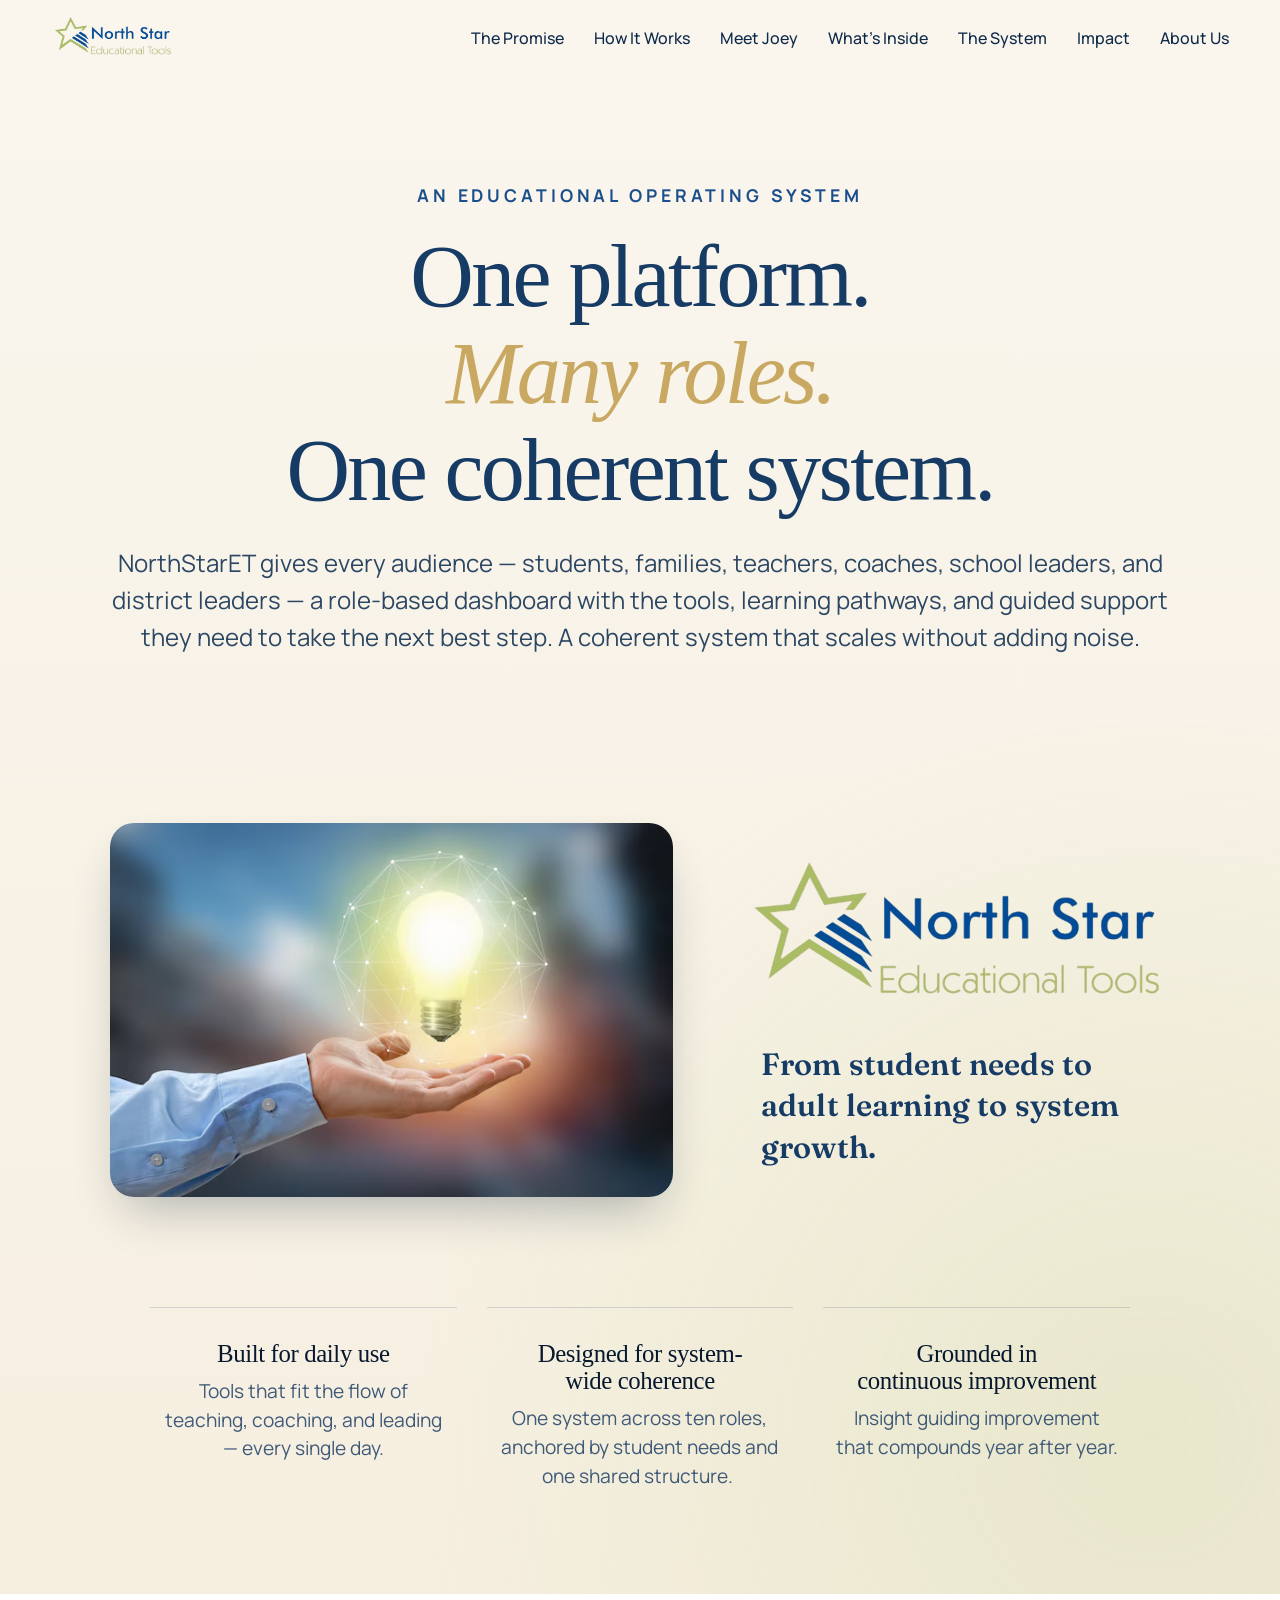
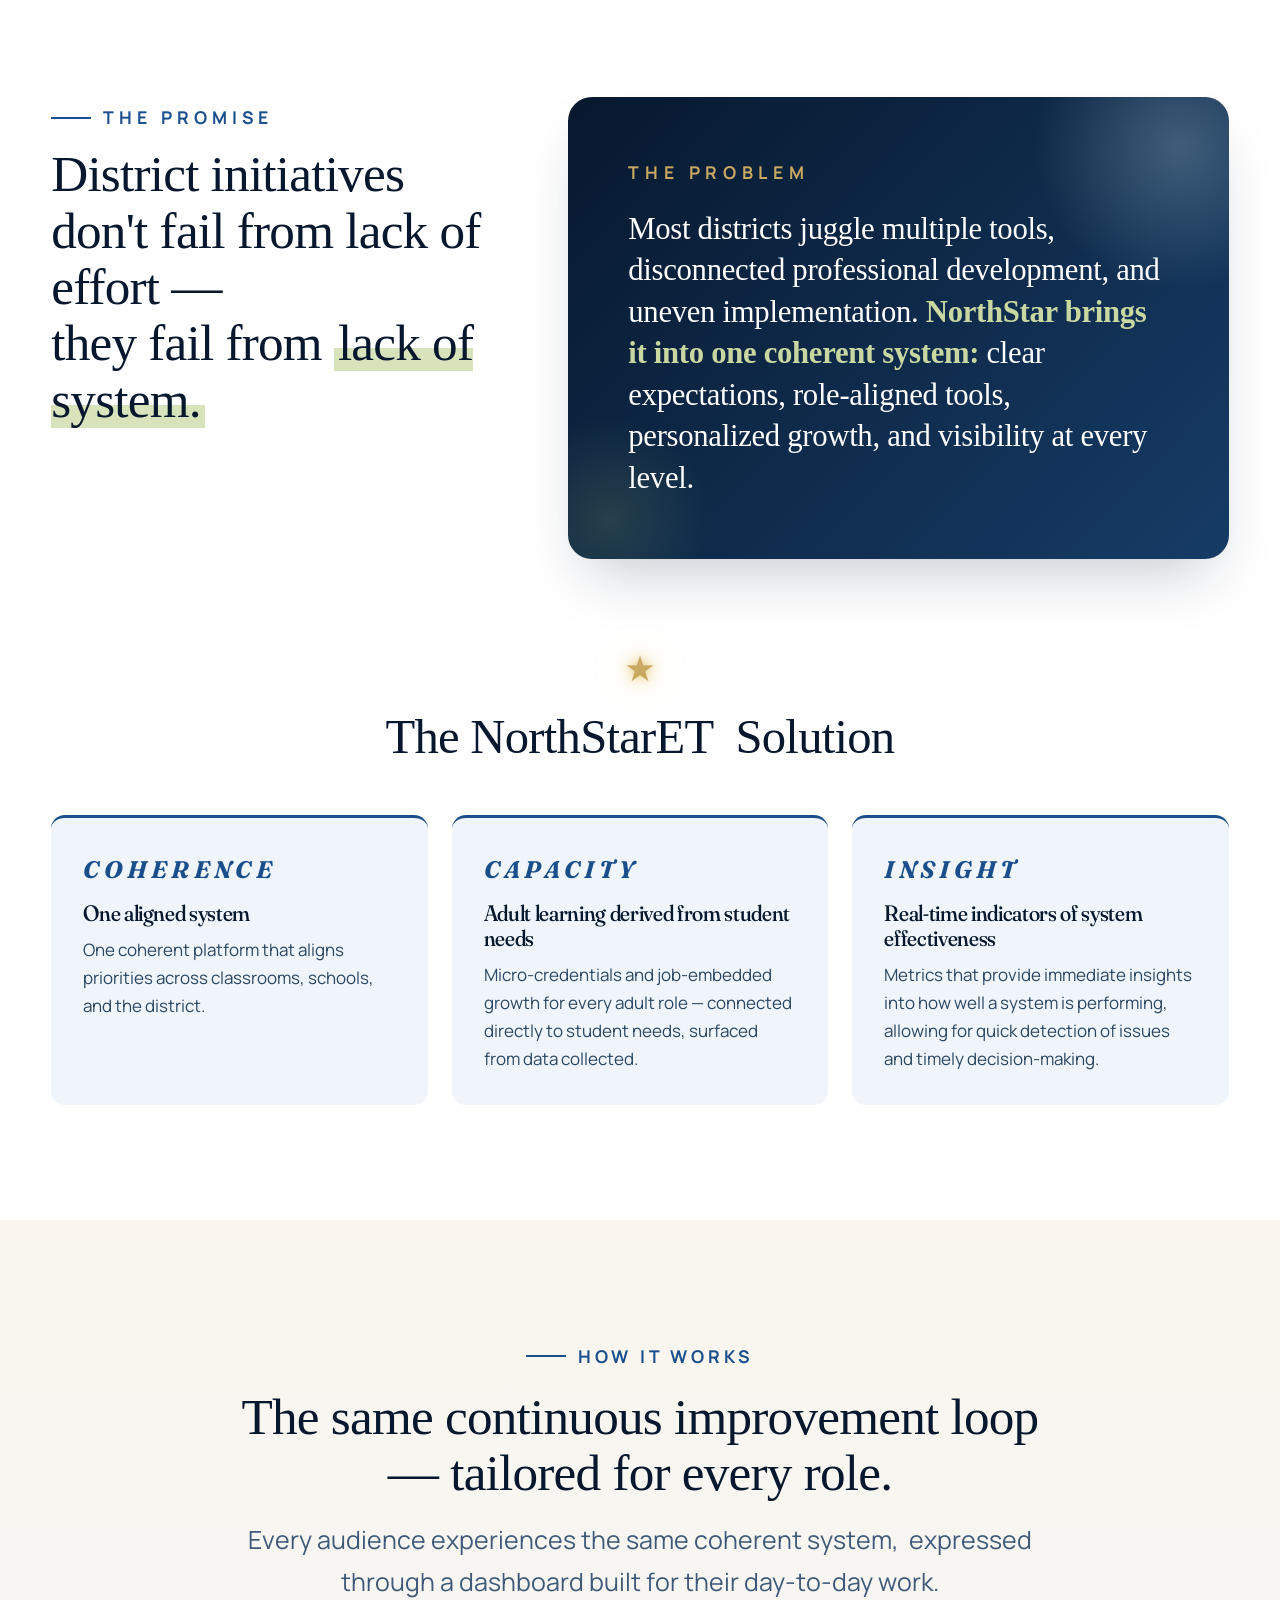
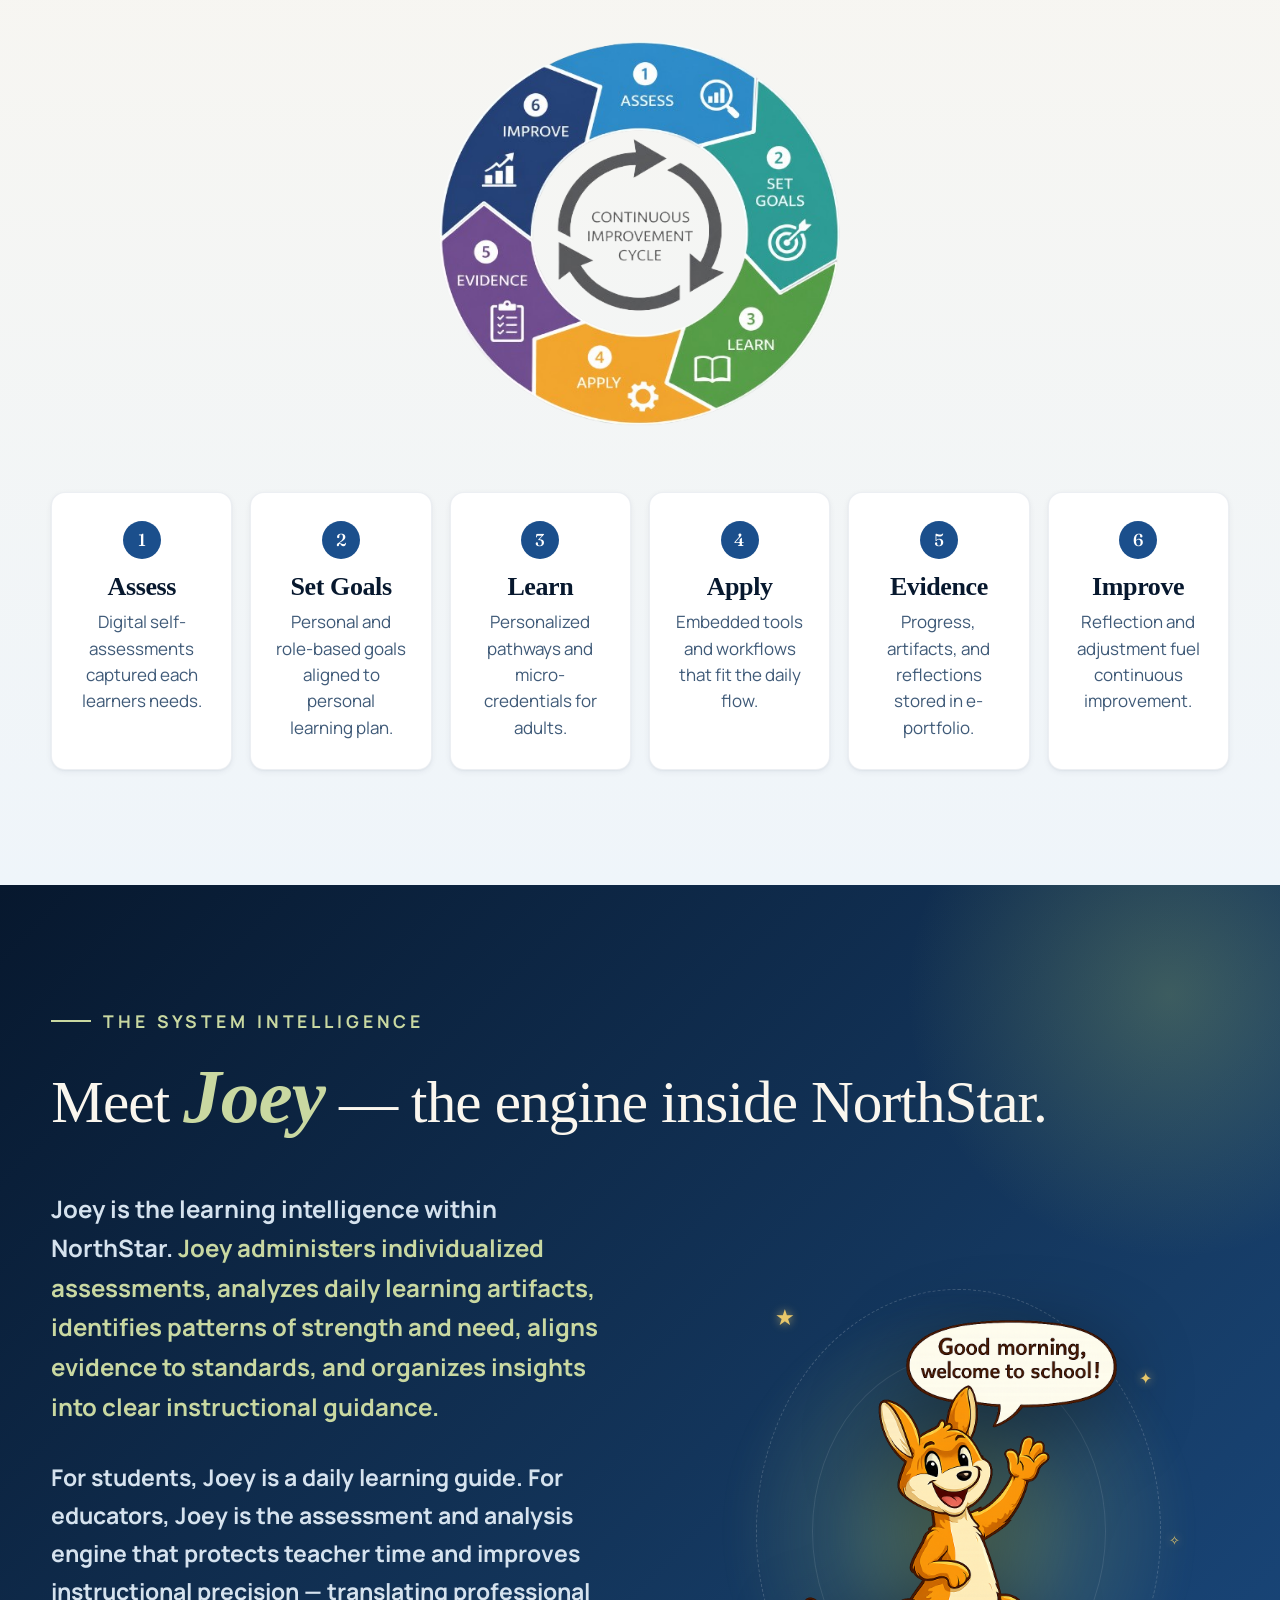
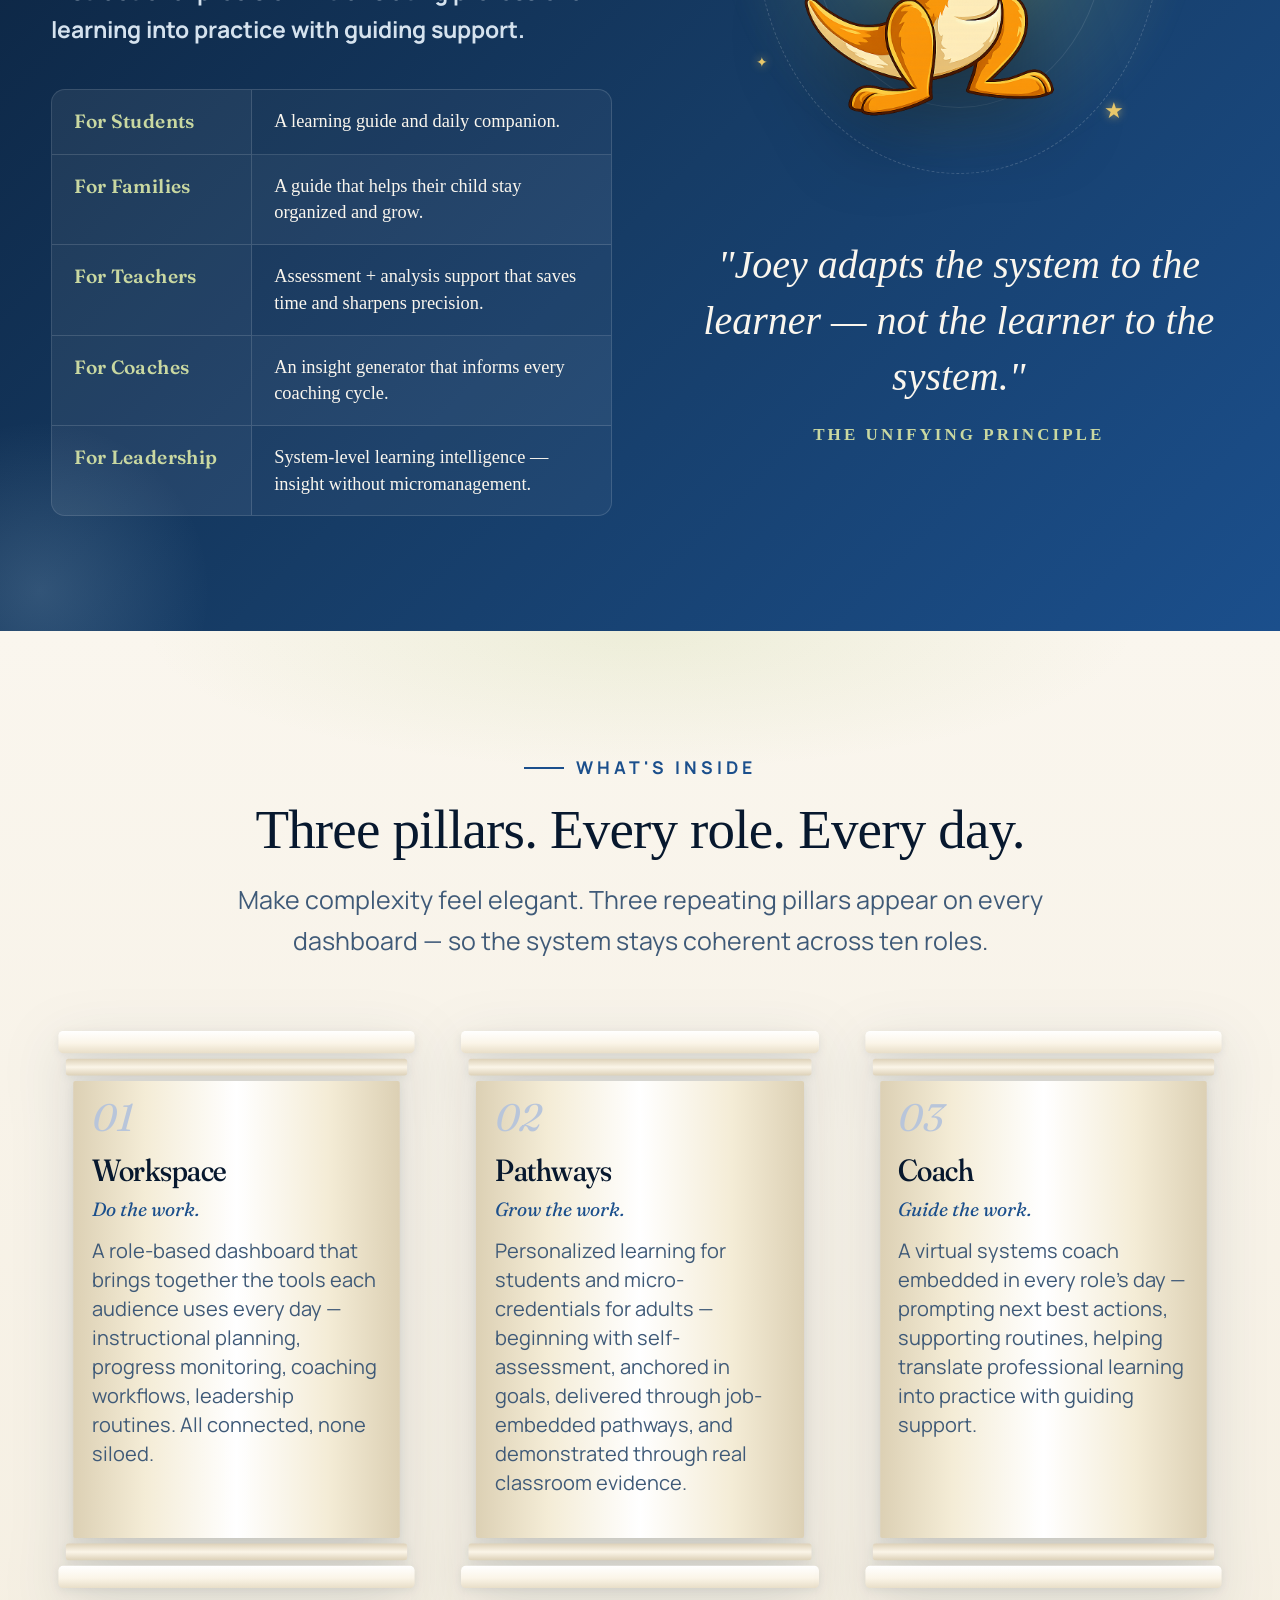
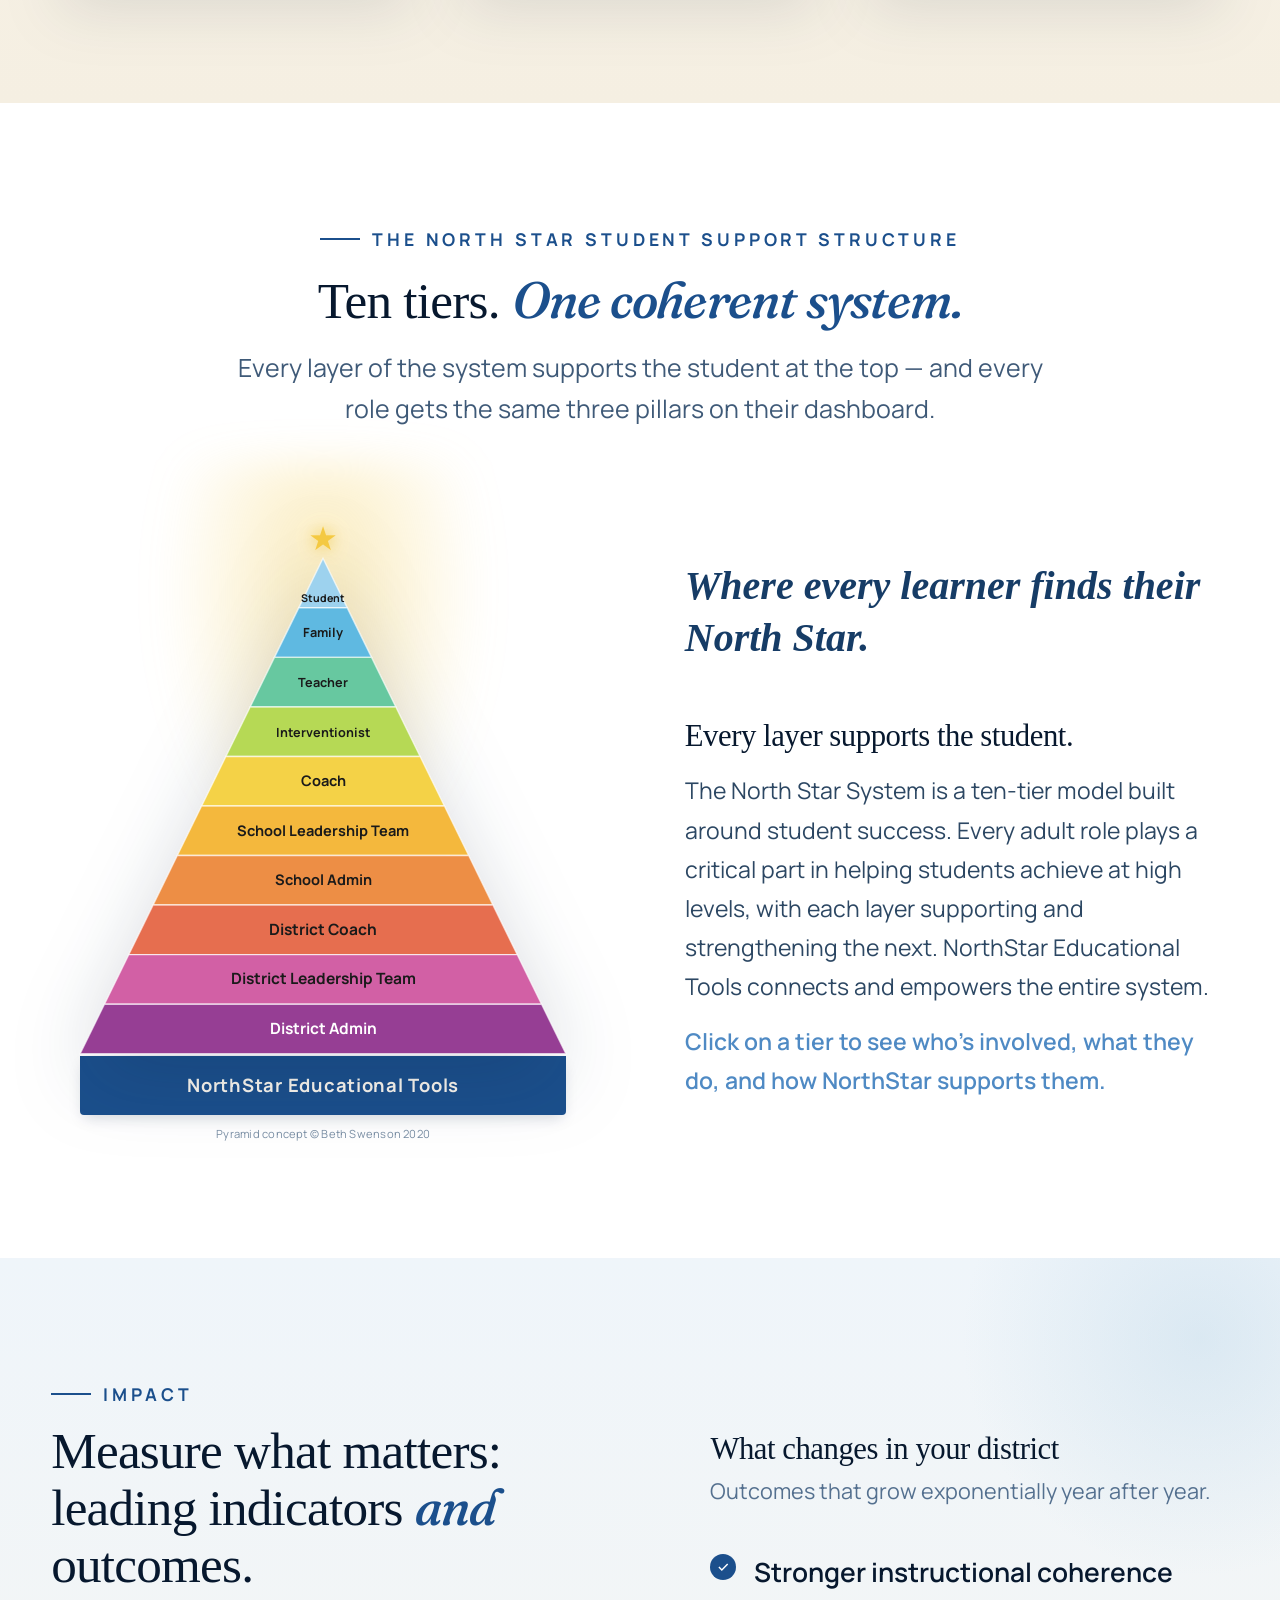
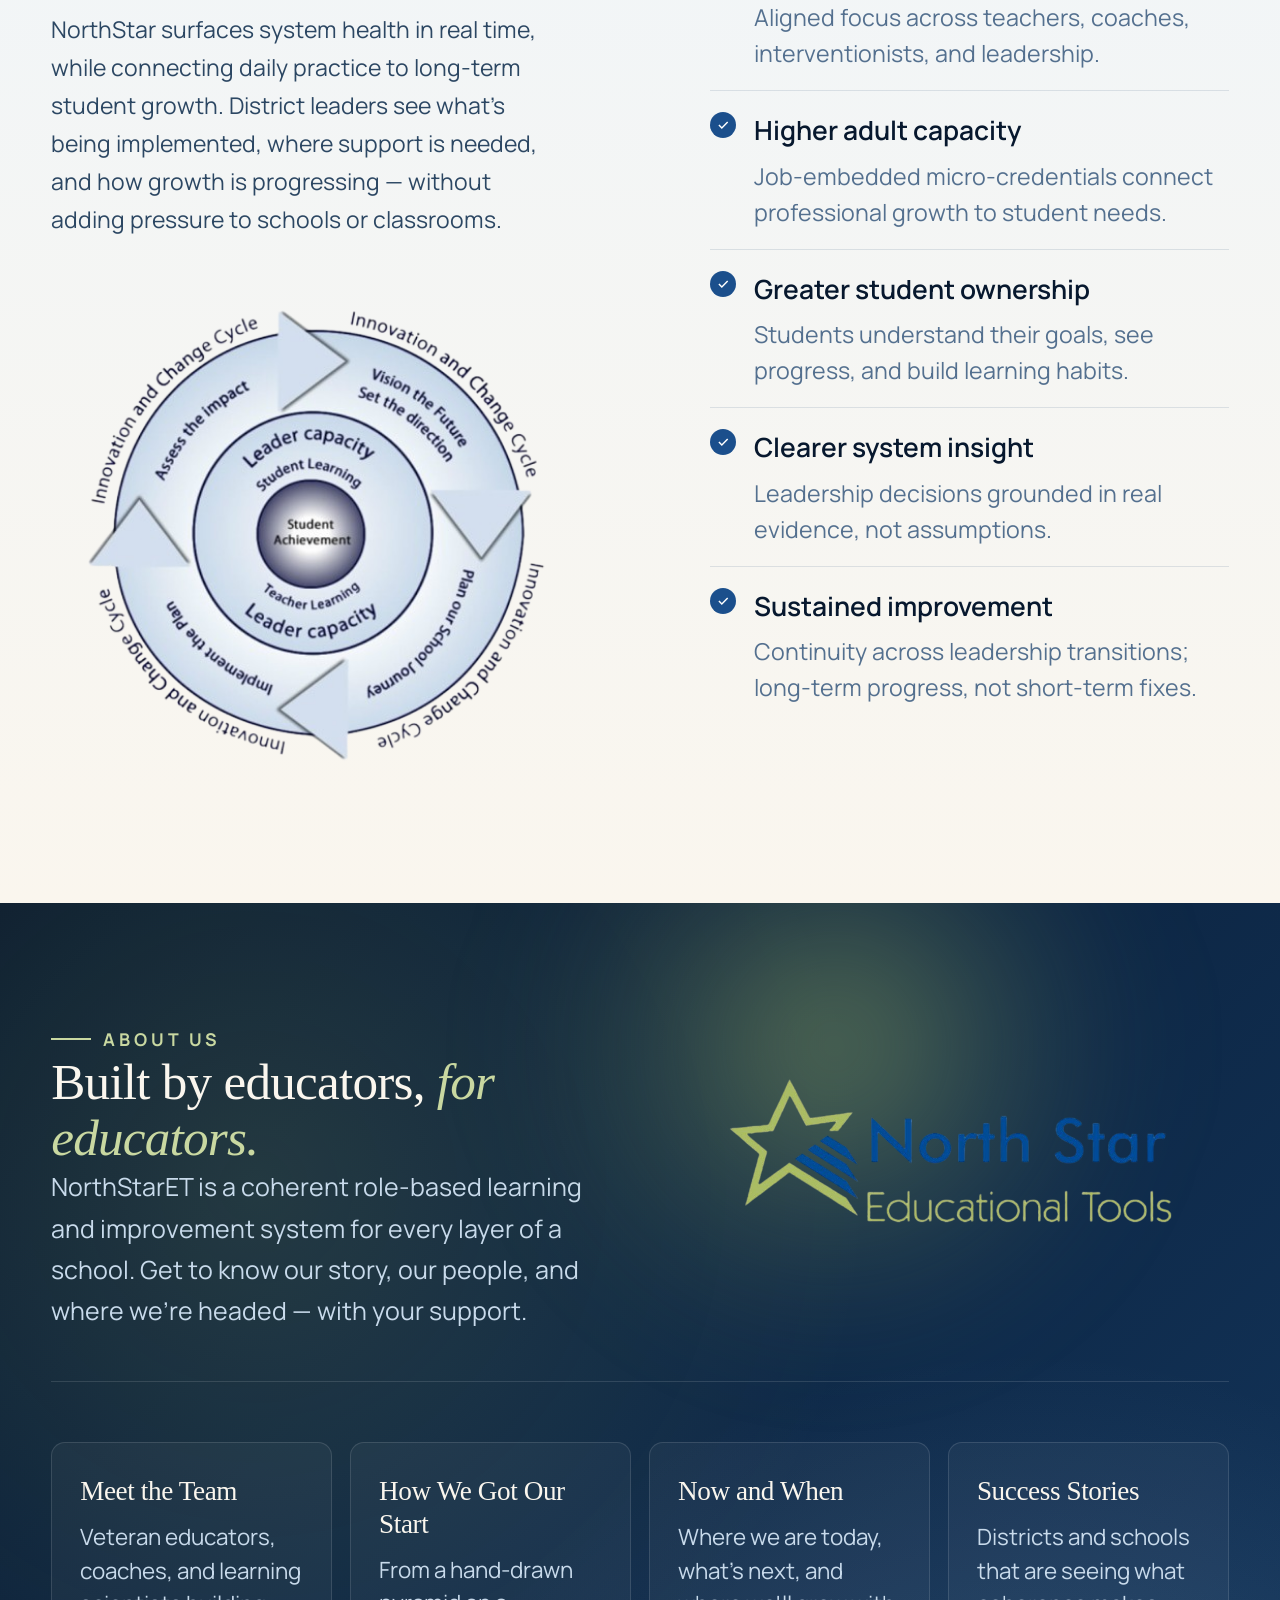
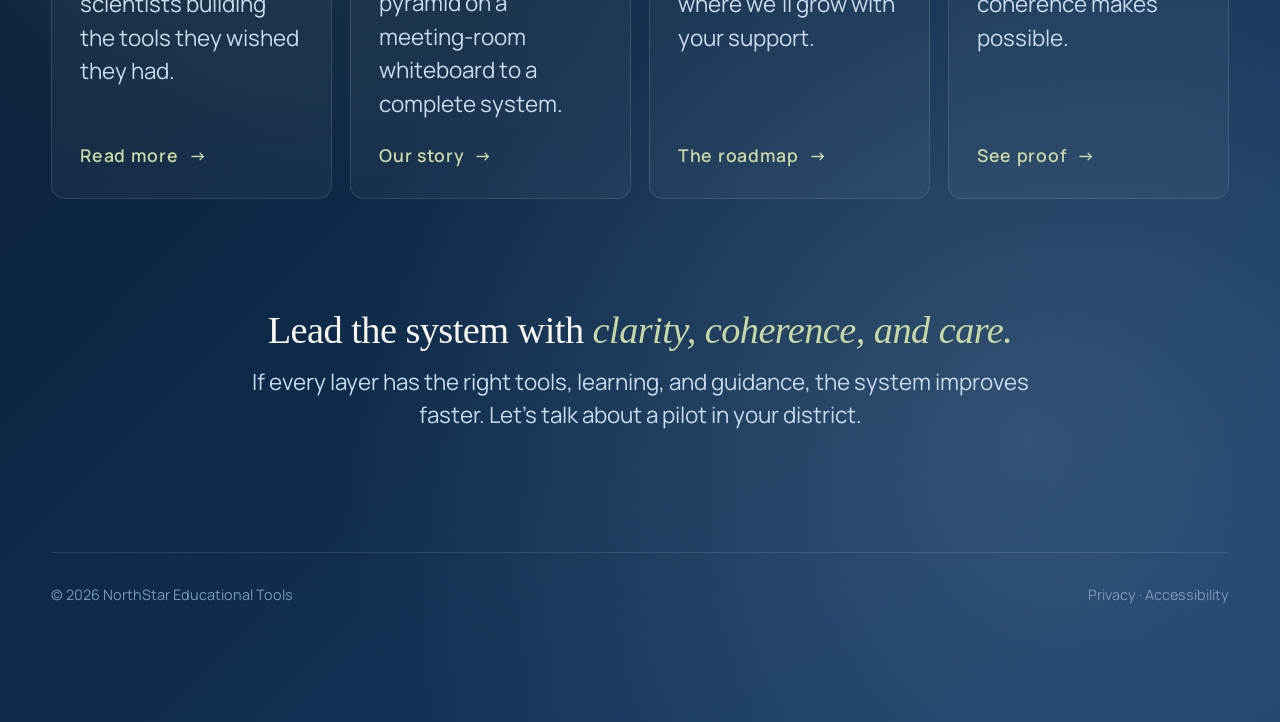
==== design-mockup/index.html @ ce96efb8 "Refactor code structure for improved readability and maintainability" ====
<!DOCTYPE html>
<html lang="en">
<head>
<meta charset="UTF-8" />
<meta name="viewport" content="width=device-width, initial-scale=1.0" />
<title>NorthStarET — One platform for every layer of learning</title>
<meta name="description" content="A role-based educational system that builds capacity, coherence, and continuous improvement — students to leadership." />
<link rel="preconnect" href="https://fonts.googleapis.com">
<link rel="preconnect" href="https://fonts.gstatic.com" crossorigin>
<link href="https://fonts.googleapis.com/css2?family=Fraunces:opsz,wght,SOFT@9..144,300..900,0..100&family=Manrope:wght@300;400;500;600;700&display=swap" rel="stylesheet">
<link rel="stylesheet" href="styles.css" />
</head>
<body>

<!-- ============== NAV ============== -->
<nav class="top" id="nav">
  <div class="container">
    <a href="#hero" class="brand">
      <img src="assets/northstar-logo.png" alt="NorthStar Educational Tools" />
    </a>
    <div class="nav-links">
      <a href="#promise">The Promise</a>
      <a href="#how-it-works">How It Works</a>
      <a href="#joey">Meet Joey</a>
      <a href="#pillars">What's Inside</a>
      <a href="#pyramid">The System</a>
      <a href="#impact">Impact</a>
      <a href="#contact">About Us</a>
    </div>
    <button class="nav-toggle" aria-label="Open menu">≡</button>
  </div>
</nav>

<div class="mobile-menu" aria-hidden="true">
  <button class="close-x" aria-label="Close menu">×</button>
  <a href="#promise">The Promise</a>
  <a href="#how-it-works">How It Works</a>
  <a href="#joey">Meet Joey</a>
  <a href="#pillars">What's Inside</a>
  <a href="#pyramid">The System</a>
  <a href="#impact">Impact</a>
  <a href="#contact">About Us</a>
</div>

<!-- ============== HERO / PAGE 2 ============== -->
<header class="hero" id="hero" data-screen-label="02 Landing">
  <div class="hero-banner reveal">
    <span class="eyebrow">An Educational Operating System</span>
    <h1 style="font-family: Georgia; font-size: 88px; color: var(--navy)">One platform.<br/><em style="color: var(--gold)">Many roles.</em><br/>One coherent system.</h1>
    <p class="lede">NorthStarET gives every audience — students, families, teachers, coaches, school leaders, and district leaders — a role-based dashboard with the tools, learning pathways, and guided support they need to take the next best step. A coherent system that scales without adding noise.</p>
    <div class="hero-ctas">

    </div>
  </div>

  <div class="container">
    <div class="beacon reveal reveal-delay-1">
      <div class="beacon-card">
        <div class="beacon-visual">
          <img class="beacon-visual-img" src="assets/hand-bulb.png" alt="A hand holding a glowing lightbulb surrounded by a network of light"/>
        </div>
        <div class="beacon-side">
          <img class="beacon-side-logo" src="assets/northstar-logo.png" alt="NorthStar Educational Tools"/>
          <p class="beacon-tagline-text">From student needs to adult learning to system growth.</p>
        </div>
      </div>

      <div class="beacon-pillars">
        <div class="bp">
          <div class="bp-num">
</div>
          <h4 style="font-family: Georgia">Built for daily use</h4>
          <p>Tools that fit the flow of teaching, coaching, and leading — every single day.</p>
        </div>
        <div class="bp">
          <div class="bp-num">
</div>
          <h4 style="font-family: Georgia">Designed for system-wide coherence</h4>
          <p>One system across ten roles, anchored by student needs and one shared structure. </p>
        </div>
        <div class="bp">
          <div class="bp-num">
</div>
          <h4 style="font-family: Georgia">Grounded in continuous improvement</h4>
          <p>Insight guiding improvement that compounds year after year.</p>
        </div>
      </div>
    </div>
  </div>
  <div class="hero-spacer"></div>
</header>

<!-- ============== PROMISE / PAGE 3 ============== -->
<section class="promise" id="promise" data-screen-label="03 The Promise">
  <div class="container">
    <div class="promise-head">
      <div class="reveal">
        <span class="eyebrow">The Promise</span>
        <h2 style="font-family: Georgia; font-weight: 500">District initiatives don't fail from lack of effort —<br/>they fail from <mark>lack of system.</mark></h2>
      </div>
      <div class="problem-card reveal reveal-delay-1">
        <span class="label">The Problem</span>
        <p class="lead" style="font-family: Georgia">Most districts juggle multiple tools, disconnected professional development, and uneven implementation. <strong>NorthStar brings it into one coherent system:</strong> clear expectations, role-aligned tools, personalized growth, and visibility at every level.</p>
      </div>
    </div>

    <div class="solution-divider reveal">
      <div class="star">★</div>
      <h3 style="font-family: Georgia">The NorthStarET  Solution</h3>
    </div>

    <div class="solution-points">
      <div class="point reveal">
        <div class="pn">COHERENCE</div>
        <h4>One aligned system</h4>
        <p style="font-weight: 400; font-size: 17px">One coherent platform that aligns priorities across classrooms, schools, and the district.</p>
      </div>
      <div class="point reveal reveal-delay-1">
        <div class="pn">CAPACITY</div>
        <h4>Adult learning derived from student needs</h4>
        <p style="font-size: 17px">Micro-credentials and job-embedded growth for every adult role — connected directly to student needs, surfaced from data collected.</p>
      </div>
      <div class="point reveal reveal-delay-2">
        <div class="pn">INSIGHT</div>
        <h4>Real-time indicators of system effectiveness</h4>
        <p style="font-size: 17px">Metrics that provide immediate insights into how well a system is performing, allowing for quick detection of issues and timely decision-making.</p>
      </div>
    </div>
  </div>
</section>

<!-- ============== HOW IT WORKS / PAGE 4 ============== -->
<section class="how-it-works" id="how-it-works" data-screen-label="04 How It Works">
  <div class="container">
    <div class="how-top reveal">
      <div class="section-head how-head">
        <span class="eyebrow">How It Works</span>
        <h2 style="font-family: Georgia">The same continuous improvement loop — tailored for every role.</h2>
        <p style="font-size: 25px">Every audience experiences the same coherent system, 
expressed through a dashboard built for their day-to-day work.</p>
      </div>
      <div class="cycle-wheel how-cycle" aria-hidden="true" style="width: 420px; height: 420px">
        <img src="assets/cycle.png" alt="Continuous Improvement Cycle" style="width: 420px; height: 420px; padding: 20px 0px 0px; margin: 22px 0px 0px" />
      </div>
    </div>

    <div class="loop-cards reveal">
      <div class="loop-step">
        <div class="loop-num">1</div>
        <h4 style="font-size: 26px; font-family: Georgia">Assess</h4>
        <p style="font-size: 17px">Digital self-assessments captured each learners needs.</p>
      </div>
      <div class="loop-step">
        <div class="loop-num">2</div>
        <h4 style="font-size: 26px; font-family: Georgia">Set Goals</h4>
        <p style="font-size: 17px">Personal and role-based goals aligned to personal learning plan.</p>
      </div>
      <div class="loop-step">
        <div class="loop-num">3</div>
        <h4 style="font-size: 26px; font-family: Georgia">Learn</h4>
        <p style="font-size: 17px">Personalized pathways and micro-credentials for adults.</p>
      </div>
      <div class="loop-step">
        <div class="loop-num">4</div>
        <h4 style="font-size: 26px; font-family: Georgia">Apply</h4>
        <p style="font-size: 17px">Embedded tools and workflows that fit the daily flow.</p>
      </div>
      <div class="loop-step">
        <div class="loop-num">5</div>
        <h4 style="font-size: 26px; font-family: Georgia">Evidence</h4>
        <p style="font-size: 17px">Progress, artifacts, and reflections stored in e-portfolio.</p>
      </div>
      <div class="loop-step">
        <div class="loop-num">6</div>
        <h4 style="font-size: 26px; font-family: Georgia">Improve</h4>
        <p style="font-size: 17px">Reflection and adjustment fuel continuous improvement.</p>
      </div>
    </div>
  </div>
</section>

<!-- ============== JOEY / PAGE 5 ============== -->
<section class="joey" id="joey" data-screen-label="05 Meet Joey" style="font-family: Georgia">
  <div class="container">
    <div class="section-head reveal" style="text-align:left; margin-bottom:0; max-width:none">
      <span class="eyebrow">The System Intelligence</span>
      <h2 style="font-size: 59.2px; font-family: Georgia">Meet <em style="font-family: Garamond; font-size: 77px; font-weight: 700">Joey</em> — the engine inside NorthStar.</h2>
    </div>
    <div class="joey-grid">
      <div class="joey-text reveal">
        <p style="font-family: Manrope; font-size: 24px; color: rgb(213, 226, 238); font-weight: 700; margin: 0px 0px 33px">Joey is the learning intelligence within NorthStar. <span style="color: var(--olive-soft)">Joey administers individualized assessments, analyzes daily learning artifacts, identifies patterns of strength and need, aligns evidence to standards, and organizes insights into clear instructional guidance.</span></p>
        <p style="font-size: 23px; font-family: Manrope; font-weight: 700; margin: 0px 0px 17px; padding: 0px 0px 10px">For students, Joey is a daily learning guide. For educators, Joey is the assessment and analysis engine that protects teacher time and improves instructional precision — translating professional learning into practice with guiding support.</p>

        <table class="joey-roles-table">
          <tbody>
            <tr><th scope="row">For Students</th><td>A learning guide and daily companion.</td></tr>
            <tr><th scope="row">For Families</th><td>A guide that helps their child stay organized and grow.</td></tr>
            <tr><th scope="row">For Teachers</th><td>Assessment + analysis support that saves time and sharpens precision.</td></tr>
            <tr><th scope="row">For Coaches</th><td>An insight generator that informs every coaching cycle.</td></tr>
            <tr><th scope="row">For Leadership</th><td>System-level learning intelligence — insight without micromanagement.</td></tr>
          </tbody>
        </table>
      </div>

      <div class="joey-character reveal reveal-delay-1">
        <div class="joey-aura">
          <div class="ring r1"></div>
          <div class="ring r2"></div>
          <div class="joey-stars">
            <span>★</span><span>✦</span><span>★</span><span>✦</span><span>✧</span>
          </div>
          <!-- Joey: friendly kangaroo character -->
          <img class="joey-img" src="assets/joey.png" alt="Joey the kangaroo" />
        </div>
        <p class="joey-quote" style="font-family: Georgia, serif; font-style: italic; font-size: 40px; width: 540px">"Joey adapts the system to the learner — not the learner to the system."</p>
        <p class="joey-quote-attr" style="font-size: 17px">The Unifying Principle</p>
      </div>
    </div>
  </div>
</section>

<!-- ============== PILLARS / PAGE 6 ============== -->
<section class="pillars" id="pillars" data-screen-label="06 Three Pillars">
  <div class="container">
    <div class="section-head reveal">
      <span class="eyebrow">What's Inside</span>
      <h2 style="font-family: Georgia; font-size: 55px">Three pillars. Every role. Every day.</h2>
      <p style="font-size: 25px">Make complexity feel elegant. Three repeating pillars appear on every dashboard — so the system stays coherent across ten roles.</p>
    </div>
    <div class="pillars-grid">
      <article class="pillar reveal">
        <div class="pillar-body">
          <div class="pillar-num">01</div>
          <h3>Workspace</h3>
          <p class="pillar-sub">Do the work.</p>
          <p>A role-based dashboard that brings together the tools each audience uses every day — instructional planning, progress monitoring, coaching workflows, leadership routines. All connected, none siloed.</p>
        </div>
      </article>
      <article class="pillar reveal reveal-delay-1">
        <div class="pillar-body">
          <div class="pillar-num">02</div>
          <h3>Pathways</h3>
          <p class="pillar-sub">Grow the work.</p>
          <p>Personalized learning for students and micro-credentials for adults — beginning with self-assessment, anchored in goals, delivered through job-embedded pathways, and demonstrated through real classroom evidence.</p>
        </div>
      </article>
      <article class="pillar reveal reveal-delay-2">
        <div class="pillar-body">
          <div class="pillar-num">03</div>
          <h3>Coach</h3>
          <p class="pillar-sub">Guide the work.</p>
          <p>A virtual systems coach embedded in every role's day — prompting next best actions, supporting routines, helping translate professional learning into practice with guiding support.</p>
        </div>
      </article>
    </div>
  </div>
</section>

<!-- ============== PYRAMID / PAGES 7-8 ============== -->
<section class="pyramid-section" id="pyramid" data-screen-label="07 Support Pyramid">
  <div class="container">
    <div class="section-head reveal">
      <span class="eyebrow">The North Star Student Support Structure</span>
      <h2 style="font-family: Georgia">Ten tiers. <em class="serif" style="font-style:italic; color:var(--royal)">One coherent system.</em></h2>
      <p style="font-size: 25px">Every layer of the system supports the student at the top — and every role gets the same three pillars on their dashboard.</p>
    </div>

    <div class="pyramid-layout">
      <div class="pyramid-stage reveal">
        <svg id="pyramidSvg" class="pyramid-svg" viewBox="0 0 560 575" xmlns="http://www.w3.org/2000/svg" role="img" aria-label="Ten-tier support pyramid">
          <g id="layers"></g>
        </svg>
        <div class="pyramid-foundation">NorthStar Educational Tools</div>
        <p class="pyramid-credit">Pyramid concept © Beth Swenson 2020</p>
      </div>

      <div class="pyramid-overview reveal reveal-delay-1" style="padding-top:60px">
        <p class="serif" style="font-style: italic; font-size: 40px; color: var(--navy); margin: 0 0 56px; line-height: 1.3; font-family: Georgia; font-weight: 800">Where every learner finds their North Star.</p>
        <h3 style="font-family: Georgia">Every layer supports the student.</h3>
        <p style="font-size: 23px">The North Star System is a ten-tier model built around student success. Every adult role plays a critical part in helping students achieve at high levels, with each layer supporting and strengthening the next. NorthStar Educational Tools connects and empowers the entire system.</p>
        <p style="font-size: 23px; color: var(--steel); font-weight: 600">Click on a tier to see who's involved, what they do, and how NorthStar supports them.</p>
      </div>
    </div>
  </div>
</section>

<!-- ============== IMPACT / PAGE 9 ============== -->
<section class="impact" id="impact" data-screen-label="09 Impact">
  <div class="container">
    <div class="impact-grid">
      <div class="reveal impact-left">
        <span class="eyebrow">Impact</span>
        <h2 style="font-family: Georgia; margin-top:14px;">Measure what matters: leading indicators <em class="serif" style="font-style:italic; color:var(--royal)">and</em> outcomes.</h2>
        <p style="font-size:23px; margin-top:18px;">NorthStar surfaces system health in real time, while connecting daily practice to long-term student growth. District leaders see what's being implemented, where support is needed, and how growth is progressing — without adding pressure to schools or classrooms.</p>

        <div class="impact-cycle" aria-label="Innovation and Change Cycle">
          <img class="cycle-bg" src="assets/cycle-wheel.png" alt="Innovation and Change Cycle"/>
        </div>
      </div>

      <div class="reveal reveal-delay-1 impact-right">
        <h3 style="font-family: Georgia; margin-bottom:6px;">What changes in your district</h3>
        <p class="impact-sub">Outcomes that grow exponentially year after year.</p>
        <ul class="outcomes-list">
          <li><span class="check"><svg viewBox="0 0 24 24"><path d="M5 12l5 5L20 7"/></svg></span><div><strong>Stronger instructional coherence</strong><span>Aligned focus across teachers, coaches, interventionists, and leadership.</span></div></li>
          <li><span class="check"><svg viewBox="0 0 24 24"><path d="M5 12l5 5L20 7"/></svg></span><div><strong>Higher adult capacity</strong><span>Job-embedded micro-credentials connect professional growth to student needs.</span></div></li>
          <li><span class="check"><svg viewBox="0 0 24 24"><path d="M5 12l5 5L20 7"/></svg></span><div><strong>Greater student ownership</strong><span>Students understand their goals, see progress, and build learning habits.</span></div></li>
          <li><span class="check"><svg viewBox="0 0 24 24"><path d="M5 12l5 5L20 7"/></svg></span><div><strong>Clearer system insight</strong><span>Leadership decisions grounded in real evidence, not assumptions.</span></div></li>
          <li><span class="check"><svg viewBox="0 0 24 24"><path d="M5 12l5 5L20 7"/></svg></span><div><strong>Sustained improvement</strong><span>Continuity across leadership transitions; long-term progress, not short-term fixes.</span></div></li>
        </ul>
      </div>
    </div>
  </div>
</section>

<!-- ============== CONTACT / PAGE 10 ============== -->
<section class="contact" id="contact" data-screen-label="10 About / Contact">
  <div class="container">
    <div class="contact-head">
      <div class="reveal">
        <span class="eyebrow">About Us</span>
        <h2 style="font-family: Georgia">Built by educators, <em>for educators.</em></h2>
        <p style="font-size: 25px">NorthStarET is a coherent role-based learning and improvement system for every layer of a school. Get to know our story, our people, and where we're headed — with your support.</p>
      </div>
      <div class="contact-logo reveal reveal-delay-1">
        <img src="assets/northstar-logo.png" alt="NorthStar Educational Tools"/>
      </div>
    </div>

    <div class="contact-cards">
      <a href="#" class="cc reveal" data-info="team">
        <h4 style="font-family: Georgia">Meet the Team</h4>
        <p>Veteran educators, coaches, and learning scientists building the tools they wished they had.</p>
        <div class="cc-arrow">Read more <span>→</span></div>
      </a>
      <a href="#" class="cc reveal reveal-delay-1" data-info="start">
        <h4 style="font-family: Georgia">How We Got Our Start</h4>
        <p>From a hand-drawn pyramid on a meeting-room whiteboard to a complete system.</p>
        <div class="cc-arrow">Our story <span>→</span></div>
      </a>
      <a href="#" class="cc reveal reveal-delay-2" data-info="now">
        <h4 style="font-family: Georgia">Now and When</h4>
        <p>Where we are today, what's next, and where we'll grow with your support.</p>
        <div class="cc-arrow">The roadmap <span>→</span></div>
      </a>
      <a href="#" class="cc reveal reveal-delay-3" data-info="stories">
        <h4 style="font-family: Georgia">Success Stories</h4>
        <p>Districts and schools that are seeing what coherence makes possible.</p>
        <div class="cc-arrow">See proof <span>→</span></div>
      </a>
    </div>

    <div class="contact-cta reveal">
      <h3 style="font-family: Georgia">Lead the system with <em>clarity, coherence, and care.</em></h3>
      <p>If every layer has the right tools, learning, and guidance, the system improves faster. Let's talk about a pilot in your district.</p>
      <div style="display:none"></div>
    </div>

    <div class="contact-bottom">
      <span>© 2026 NorthStar Educational Tools</span>
      <span>Privacy  ·  Accessibility</span>
    </div>
  </div>
</section>

<!-- ============== TIER MODAL ============== -->
<div class="tier-modal" id="tierModal" role="dialog" aria-modal="true" aria-labelledby="tierModalTitle">
  <div class="panel" id="tierModalBody"></div>
</div>

<!-- ============== INFO MODAL (page 10 popups) ============== -->
<div class="info-modal" id="infoModal" role="dialog" aria-modal="true">
  <div class="panel" id="infoModalBody"></div>
</div>

<script src="app.js" defer></script>
</body>
</html>
---- design-mockup/styles.css ----
/* ================================================================
   NorthStarET — Investor Brochure Website
   Design tokens
================================================================ */
:root{
  --ink-900: #07182E;
  --ink-800: #0E2A4A;
  --navy:    #163C66;
  --royal:   #1B4F8C;
  --blue:    #2E6FAA;
  --steel:   #4F8AC4;
  --sky:     #82B5DA;
  --soft:    #BBD6E8;
  --pale:    #DEEAF3;
  --mist:    #EFF5FA;

  --cream:   #FAF6EE;
  --sand:    #F5EFE2;
  --paper:   #FFFFFF;

  --olive:   #A8C16A;
  --olive-soft: #C9D8A1;
  --gold:    #C9A961;
  --gold-bright: #E8C76A;

  --shadow-sm: 0 2px 6px rgba(11, 33, 60, .06), 0 1px 2px rgba(11, 33, 60, .04);
  --shadow-md: 0 12px 30px -10px rgba(11, 33, 60, .18), 0 4px 10px rgba(11, 33, 60, .06);
  --shadow-lg: 0 30px 60px -20px rgba(11, 33, 60, .25);

  --r-sm: 6px;
  --r-md: 14px;
  --r-lg: 24px;
  --r-xl: 36px;
  --r-pill: 999px;

  --max: 1320px;
  --pad: clamp(20px, 4vw, 64px);
}

*{box-sizing:border-box;margin:0;padding:0}
html{scroll-behavior:smooth; scroll-padding-top:90px}
body{
  font-family:'Manrope', system-ui, sans-serif;
  font-weight:400;
  font-size:19px;            /* boosted for older readers */
  line-height:1.65;
  color:var(--ink-800);
  background:var(--cream);
  -webkit-font-smoothing:antialiased;
  overflow-x:hidden;
}

/* Typography */
.serif{font-family:'Fraunces', Georgia, serif; font-variation-settings:"opsz" 60, "SOFT" 30;}
h1,h2,h3,h4{
  font-family:'Fraunces', Georgia, serif;
  font-weight:500;
  letter-spacing:-0.015em;
  line-height:1.1;
  color:var(--ink-900);
  font-variation-settings:"opsz" 100, "SOFT" 50;
}
h1{font-size:clamp(2.6rem, 5.5vw, 5.6rem); font-weight:400; letter-spacing:-0.025em;}
h2{font-size:clamp(2.1rem, 4vw, 3.7rem); font-weight:500;}
h3{font-size:clamp(1.5rem, 2.4vw, 2.1rem); font-weight:500;}
h4{font-size:1.22rem; font-weight:600;}
p{color:#2C4763; max-width:65ch}
.muted{color:#54708F}
.eyebrow{
  display:inline-flex;align-items:center;gap:12px;
  font-family:'Manrope',sans-serif;
  font-size:1.1rem; font-weight:700;
  letter-spacing:.22em; text-transform:uppercase;
  color:var(--royal);
}
.eyebrow::before{
  content:""; width:40px; height:2px;
  background:var(--royal); display:inline-block;
}

.container{max-width:var(--max); margin:0 auto; padding:0 var(--pad)}
section{padding:clamp(80px, 9vw, 140px) 0; position:relative}

/* Buttons */
.btn{
  display:inline-flex; align-items:center; gap:10px;
  padding:15px 30px; border-radius:var(--r-pill);
  font-family:'Manrope',sans-serif;
  font-size:1rem; font-weight:600; letter-spacing:.01em;
  text-decoration:none; cursor:pointer; border:none;
  transition:all .35s cubic-bezier(.2,.8,.2,1);
}
.btn-primary{
  background:var(--ink-900); color:var(--cream);
  box-shadow:0 6px 16px -4px rgba(7,24,46,.4);
}
.btn-primary:hover{ background:var(--royal); transform:translateY(-2px); }
.btn-ghost{
  background:transparent; color:var(--ink-900);
  border:1.5px solid var(--ink-900);
}
.btn-ghost:hover{background:var(--ink-900); color:var(--cream); transform:translateY(-2px)}
.btn .arrow{display:inline-block; transition:transform .35s ease;}
.btn:hover .arrow{transform:translateX(4px)}

/* ================================================================
   NAV
================================================================ */
nav.top{
  position:fixed; top:0; left:0; right:0; z-index:100;
  padding:14px 0;
  transition:all .3s ease;
  background:rgba(250,246,238,0);
}
nav.top.scrolled{
  background:rgba(250,246,238,.95);
  backdrop-filter:blur(14px);
  -webkit-backdrop-filter:blur(14px);
  box-shadow:0 1px 0 rgba(11,33,60,.08);
}
nav.top .container{
  display:flex; align-items:center; justify-content:space-between; gap:24px;
}
.brand{display:flex; align-items:center; gap:12px; text-decoration:none}
.brand img{height:48px; width:auto; display:block}
.nav-links{display:flex; gap:30px; align-items:center}
.nav-links a{
  color:var(--ink-800); text-decoration:none;
  font-size:1rem; font-weight:500;
  position:relative; padding:6px 0;
  transition:color .25s ease;
}
.nav-links a::after{
  content:""; position:absolute; left:0; bottom:0;
  height:1.5px; width:0; background:var(--royal);
  transition:width .3s ease;
}
.nav-links a:hover, .nav-links a.active{color:var(--royal)}
.nav-links a:hover::after, .nav-links a.active::after{width:100%}

@media (max-width: 1080px){
  .nav-links{display:none}
  .nav-toggle{display:flex !important}
}
.nav-toggle{
  display:none;
  width:44px; height:44px;
  border-radius:50%;
  background:var(--ink-900); color:var(--cream);
  border:none; cursor:pointer;
  align-items:center; justify-content:center;
}
.mobile-menu{
  position:fixed; inset:0; z-index:200;
  background:var(--cream);
  display:none; flex-direction:column;
  padding:80px 30px;
  gap:18px;
}
.mobile-menu.open{display:flex}
.mobile-menu a{
  font-family:'Fraunces',serif;
  font-size:1.6rem; color:var(--ink-900);
  text-decoration:none; padding:8px 0;
  border-bottom:1px solid rgba(22,60,102,.1);
}
.mobile-menu .close-x{
  position:absolute; top:24px; right:24px;
  width:44px; height:44px; border:none;
  background:var(--ink-900); color:var(--cream);
  border-radius:50%; cursor:pointer;
  font-size:1.2rem;
}

/* ================================================================
   HERO — page 2 — full-bleed wide header
================================================================ */
.hero{
  padding-top:clamp(140px, 16vw, 180px);
  padding-bottom:0;
  position:relative; overflow:hidden;
  background:
    radial-gradient(circle at 90% 90%, rgba(168,193,106,.18) 0%, transparent 40%),
    linear-gradient(180deg, var(--cream) 0%, #F6EFE0 100%);
}
.hero-banner{
  text-align:center;
  max-width:1180px;
  margin:0 auto;
  padding:0 var(--pad);
}
.hero-banner .eyebrow{justify-content:center}
.hero-banner .eyebrow::before{display:none}
.hero-banner .eyebrow{display:inline-block; padding-left:0}
.hero-banner h1{
  margin:18px 0 24px;
  letter-spacing:-0.03em;
}
.hero-banner h1 em{
  font-style:italic; color:var(--royal);
  font-variation-settings:"opsz" 144, "SOFT" 100;
}
.hero-banner .lede{
  font-size:1.5rem; line-height:1.55;
  color:#2C4763; max-width:78ch;
  margin:0 auto 38px;
}
.hero-ctas{
  display:flex; gap:18px; flex-wrap:wrap; justify-content:center;
  margin-bottom:60px;
}

/* The beacon — center stage star/shine composition */
.beacon{
  position:relative;
  width:100%;
  max-width:1100px;
  margin:0 auto;
  padding:60px 20px 0;
  display:grid;
  grid-template-columns:1fr;
  place-items:center;
}
.beacon-card{
  position:relative;
  width:min(1080px, 100%);
  margin:10px auto 50px;
  padding:0;
  background:transparent;
  color:var(--ink-800);
  border-radius:0;
  box-shadow:none;
  display:grid;
  grid-template-columns:1.3fr 1fr;
  gap:clamp(32px, 5vw, 64px);
  align-items:center;
}
@media (max-width:780px){
  .beacon-card{ grid-template-columns:1fr; }
}
.beacon-visual{
  position:relative;
  width:100%;
  margin:0;
  border-radius:var(--r-lg);
  overflow:hidden;
  box-shadow:0 24px 50px -16px rgba(11,33,60,.32);
}
.beacon-visual-img{
  width:100%;
  height:auto;
  display:block;
}
.beacon-side{
  display:flex;
  flex-direction:column;
  align-items:flex-start;
  gap:24px;
  padding:0 4px;
}
.beacon-side-logo{
  width:100%;
  max-width:440px;
  height:auto;
  display:block;
}
.beacon-tagline-text{
  margin:0 0 0 clamp(20px, 4%, 48px);
  font-family:Georgia, 'Fraunces', serif;
  font-size:clamp(1.4rem, 2.4vw, 2rem);
  line-height:1.35;
  text-align:left;
  color:var(--navy);
  font-weight:600;
  letter-spacing:.005em;
}
.beacon-stage{
  position:relative;
  width:min(620px, 96%);
  aspect-ratio:1/1;
  display:grid; place-items:center;
}
.beacon-stage::before{
  /* radial sky behind */
  content:"";
  position:absolute; inset:-10%;
  background: radial-gradient(circle at center, rgba(27,79,140,.18) 0%, rgba(27,79,140,.05) 35%, transparent 65%);
  border-radius:50%;
  filter:blur(10px);
  z-index:0;
}
.beacon-rings{
  position:absolute; inset:0;
  display:grid; place-items:center;
  pointer-events:none;
}
.beacon-rings::before, .beacon-rings::after{
  content:""; position:absolute;
  border-radius:50%;
  border:1px dashed rgba(27,79,140,.18);
}
.beacon-rings::before{ width:88%; height:88%; animation:spin 60s linear infinite; }
.beacon-rings::after{ width:62%; height:62%; animation:spin 80s linear infinite reverse; border-style:solid; border-color:rgba(27,79,140,.12); }
@keyframes spin{ to{ transform:rotate(360deg) } }

.beacon-logo{
  position:relative; z-index:3;
  width:46%; max-width:260px;
  filter: drop-shadow(0 18px 40px rgba(27,79,140,.35));
  animation: float 8s ease-in-out infinite;
}
@keyframes float{ 0%,100%{transform:translateY(0)} 50%{transform:translateY(-10px)} }

/* Subtle radiating beams */
.beacon-rays{
  position:absolute; inset:0;
  z-index:2;
  pointer-events:none;
  opacity:.7;
}
.beacon-rays line{
  stroke:url(#rayGrad);
  stroke-width:1.2;
  stroke-linecap:round;
}

.beacon-tagline{
  margin-top:36px;
  text-align:center;
  position:relative; z-index:5;
}
.beacon-tagline .designed-for{
  display:inline-block;
  font-family:'Manrope',sans-serif;
  font-size:.82rem; font-weight:700;
  letter-spacing:.32em; text-transform:uppercase;
  color:var(--gold);
  margin-bottom:16px;
}
.beacon-tagline h2{
  font-family:'Fraunces',serif;
  font-style:italic; font-weight:400;
  font-size:clamp(2rem, 4.6vw, 3.8rem);
  line-height:1.05;
  color:var(--ink-900);
  letter-spacing:-0.02em;
}
.beacon-tagline h2 .accent{
  font-style:normal;
  display:block;
  font-weight:600;
  color:var(--royal);
}

.beacon-pillars{
  margin-top:60px;
  display:grid;
  grid-template-columns:repeat(3, 1fr);
  gap:30px;
  max-width:980px;
  width:100%;
}
@media (max-width:780px){.beacon-pillars{grid-template-columns:1fr}}
.bp{
  text-align:center;
  padding:24px 12px;
  border-top:1px solid rgba(22,60,102,.18);
}
.bp .bp-num{
  font-family:'Fraunces',serif; font-style:italic;
  color:var(--gold); font-size:1rem;
  letter-spacing:.2em; text-transform:uppercase;
}
.bp h4{
  font-family:'Fraunces',serif;
  font-size:1.55rem; font-weight:500;
  margin:8px 0 10px; color:var(--ink-900);
  text-wrap:balance;
}
.bp p{
  font-size:1.2rem; line-height:1.5;
  color:#3F5A78;
  margin:0 auto; max-width:30ch;
}

.hero-spacer{ height:80px; }

/* ================================================================
   PROMISE — page 3
================================================================ */
.promise{
  background:var(--paper);
  padding-top:clamp(70px, 8vw, 110px);
}
.promise-head{
  display:grid;
  grid-template-columns: 1fr 1.5fr;
  gap:clamp(40px, 6vw, 90px);
  align-items:start;
  margin-bottom:64px;
}
@media (max-width:980px){.promise-head{grid-template-columns:1fr}}
.promise-head h2{ margin-top:14px; }
.promise-head .eyebrow{ font-size:1.1rem; letter-spacing:.28em; }
.promise-head h2 mark{
  background:linear-gradient(180deg, transparent 60%, rgba(168,193,106,.45) 60%);
  color:inherit; padding:0 4px;
}

.problem-card{
  background:linear-gradient(135deg, var(--ink-900) 0%, var(--navy) 100%);
  color:var(--cream);
  padding:clamp(36px, 5vw, 60px);
  border-radius:var(--r-lg);
  position:relative;
  overflow:hidden;
  box-shadow:var(--shadow-lg);
}
.problem-card::before{
  content:"";
  position:absolute; top:-120px; right:-120px;
  width:340px; height:340px; border-radius:50%;
  background:radial-gradient(circle, rgba(186,217,236,.28) 0%, transparent 60%);
}
.problem-card::after{
  content:"";
  position:absolute; bottom:-80px; left:-80px;
  width:240px; height:240px; border-radius:50%;
  background:radial-gradient(circle, rgba(168,193,106,.16) 0%, transparent 60%);
}
.problem-card .label{
  display:inline-block;
  font-size:1.1rem; letter-spacing:.32em; text-transform:uppercase;
  font-weight:700; color:var(--gold);
  margin-bottom:22px; position:relative; z-index:1;
}
.problem-card .lead{
  font-family:'Fraunces',serif;
  font-weight:500;
  font-size:clamp(1.45rem, 2.4vw, 2.05rem);
  line-height:1.35;
  color:#fff;
  position:relative; z-index:1;
  letter-spacing:-0.01em;
}
.problem-card .lead strong{
  color:var(--olive-soft);
  font-weight:600;
}

.solution-divider{
  margin:80px auto 50px;
  text-align:center;
  position:relative;
  max-width:720px;
}
.solution-divider .star{
  display:inline-block;
  font-size:2.2rem;
  color:var(--gold);
  margin-bottom:14px;
  text-shadow:
    0 0 8px  rgba(232,199,106,.85),
    0 0 22px rgba(232,199,106,.65),
    0 0 40px rgba(232,199,106,.4);
  animation:twinkle 3s ease-in-out infinite;
  transform-origin:center;
}
@media (prefers-reduced-motion: reduce){
  .solution-divider .star{ animation:none; }
}
.solution-divider h3{
  font-size:clamp(2rem, 3.8vw, 3.2rem);
  font-weight:500;
}
.solution-divider h3 em{
  font-style:italic; color:var(--royal);
}

.solution-points{
  display:grid;
  grid-template-columns:repeat(3, 1fr);
  gap:24px;
}
@media (max-width:880px){.solution-points{grid-template-columns:1fr}}
.point{
  padding:32px;
  border-radius:var(--r-md);
  background:var(--mist);
  border-top:3px solid var(--royal);
}
.point .pn{
  font-family:'Fraunces',serif; font-style:italic;
  color:var(--royal); font-size:1.5rem;
  font-weight:700;
  letter-spacing:.18em; text-transform:uppercase;
  margin-bottom:12px;
}
.point h4{color:var(--ink-900); margin-bottom:10px; font-size:1.4rem; font-family:'Fraunces',serif; font-weight:500}
.point p{font-size:1rem}

/* ================================================================
   HOW IT WORKS — page 4
================================================================ */
.how-it-works{
  background:linear-gradient(180deg, var(--cream) 0%, var(--mist) 100%);
}
.section-head{text-align:center; max-width:840px; margin:0 auto 70px}
.section-head h2{margin:18px 0 18px}
.section-head p{margin:0 auto; color:#3F5A78; font-size:1.1rem}

.how-grid{
  display:grid;
  grid-template-columns: 1.05fr .95fr;
  gap:clamp(40px, 5vw, 80px);
  align-items:center;
}
@media (max-width:980px){.how-grid{grid-template-columns:1fr}}

.loop-cards{
  display:grid;
  grid-template-columns:repeat(6, 1fr);
  gap:18px;
}
@media (max-width:1100px){.loop-cards{grid-template-columns:repeat(3, 1fr)}}
@media (max-width:540px){.loop-cards{grid-template-columns:repeat(2, 1fr)}}
.how-top{
  position:relative;
  margin-bottom:48px;
  padding:0 0 0 0;
}
.how-head{
  text-align:center;
  margin:0 auto;
  max-width:820px;
}
.how-cycle{
  position:absolute;
  top:-10px;
  right:0;
  width:200px;
  max-width:200px;
  margin:0;
}
.how-cycle img{ width:100%; height:auto; display:block; }
@media (max-width:1100px){
  .how-cycle{ width:160px; max-width:160px; }
}
@media (max-width:780px){
  .how-top{ display:flex; flex-direction:column; align-items:center; gap:24px; }
  .how-cycle{ position:static; width:160px; }
}
.loop-step{ text-align:center; }
.loop-step .loop-num{ margin: 0 auto 14px; }
.loop-step{
  background:var(--paper);
  padding:28px 24px;
  border-radius:var(--r-md);
  position:relative;
  box-shadow:var(--shadow-sm);
  border:1px solid rgba(22,60,102,.08);
}
.loop-num{
  display:inline-flex; align-items:center; justify-content:center;
  width:38px; height:38px; border-radius:50%;
  background:var(--royal); color:#fff;
  font-family:'Fraunces',serif; font-weight:500;
  font-size:1.08rem; margin-bottom:14px;
}
.loop-step h4{font-size:1.2rem; margin-bottom:8px; color:var(--ink-900)}
.loop-step p{font-size:.98rem; color:#3F5A78; line-height:1.55; max-width:none}

/* The cycle wheel — six segments around a hub */
.cycle-wheel{
  position:relative;
  width:100%;
  aspect-ratio:1/1;
  max-width:520px;
  margin:0 auto;
}
.cycle-wheel svg{ width:100%; height:auto; display:block; }
.cycle-wheel img{ width:100%; height:auto; display:block; }

/* ================================================================
   JOEY — page 5
================================================================ */
.joey{
  background: linear-gradient(135deg, var(--ink-900) 0%, var(--navy) 60%, var(--royal) 100%);
  color:var(--cream);
  position:relative; overflow:hidden;
}
.joey::before{
  content:""; position:absolute;
  top:-200px; right:-200px;
  width:620px; height:620px;
  background:radial-gradient(circle, rgba(168,193,106,.28) 0%, transparent 60%);
}
.joey::after{
  content:""; position:absolute;
  bottom:-160px; left:-160px;
  width:400px; height:400px;
  background:radial-gradient(circle, rgba(186,217,236,.18) 0%, transparent 60%);
}
.joey .container{position:relative; z-index:2}
.joey .eyebrow{color:var(--olive-soft)}
.joey .eyebrow::before{background:var(--olive-soft)}
.joey h2{color:var(--cream)}
.joey h2 em{font-style:italic; color:var(--olive-soft); font-variation-settings:"opsz" 144}

.joey-grid{
  display:grid; grid-template-columns:1.2fr 1fr;
  gap:clamp(40px, 6vw, 80px);
  align-items:center;
  margin-top:50px;
}
@media (max-width:980px){.joey-grid{grid-template-columns:1fr}}

.joey-text p{color:#D5E2EE; font-size:1.05rem; margin-bottom:16px}
.joey-roles{ margin-top:30px; display:grid; gap:14px; }
.joey-role{
  display:grid; grid-template-columns:170px 1fr;
  gap:24px; padding:14px 0;
  border-bottom:1px solid rgba(255,255,255,.12);
  font-size:1rem;
}
.joey-role-label{ color:var(--olive-soft); font-weight:600; letter-spacing:.04em; }
.joey-role-desc{color:var(--cream)}

.joey-roles-table{
  width:100%;
  margin-top:30px;
  border-collapse:separate;
  border-spacing:0;
  background:rgba(255,255,255,.04);
  border:1px solid rgba(255,255,255,.14);
  border-radius:var(--r-md);
  overflow:hidden;
}
.joey-roles-table th,
.joey-roles-table td{
  padding:18px 22px;
  text-align:left;
  vertical-align:top;
  border-bottom:1px solid rgba(255,255,255,.14);
  line-height:1.45;
}
.joey-roles-table tr:last-child th,
.joey-roles-table tr:last-child td{
  border-bottom:none;
}
.joey-roles-table th{
  width:200px;
  font-family:Georgia, 'Fraunces', serif;
  font-size:1.2rem;
  font-weight:600;
  color:var(--olive-soft);
  letter-spacing:.02em;
  border-right:1px solid rgba(255,255,255,.14);
  background:rgba(255,255,255,.03);
}
.joey-roles-table td{
  color:var(--cream);
  font-weight:500;
  font-size:1.15rem;
}
.joey-roles-table tr:nth-child(even) td,
.joey-roles-table tr:nth-child(even) th{
  background:rgba(255,255,255,.03);
}
@media (max-width:640px){
  .joey-roles-table th{ width:auto; min-width:140px; }
  .joey-roles-table th,
  .joey-roles-table td{ padding:14px 16px; font-size:1rem; }
}

.joey-character{
  position:relative;
  display:flex; flex-direction:column; align-items:center;
}
.joey-aura{
  position:relative;
  width:min(100%, 460px);
  aspect-ratio:1;
  display:grid; place-items:center;
}
.joey-aura::before{
  content:""; position:absolute; inset:0;
  background: radial-gradient(circle at center, rgba(168,193,106,.5) 0%, rgba(168,193,106,.15) 35%, transparent 65%);
  border-radius:50%;
  filter:blur(8px);
  animation: pulseGlow 4s ease-in-out infinite;
}
@keyframes pulseGlow{ 0%,100%{transform:scale(1); opacity:.85} 50%{transform:scale(1.08); opacity:1} }
.joey-aura .ring{
  position:absolute;
  border-radius:50%;
  border:1.5px dashed rgba(255,255,255,.18);
}
.joey-aura .ring.r1{ inset:6%; animation: spin 50s linear infinite; }
.joey-aura .ring.r2{ inset:18%; animation: spin 35s linear infinite reverse; border-style:solid; border-color:rgba(255,255,255,.1); }
.joey-svg, .joey-img{
  position:relative; z-index:2;
  width:80%;
  height:auto;
  display:block;
  margin:0 auto;
  filter: drop-shadow(0 20px 40px rgba(0,0,0,.4));
}
.joey-stars{
  position:absolute; inset:0; pointer-events:none;
  z-index:3;
}
.joey-stars span{
  position:absolute;
  font-size:1.4rem; color:var(--gold-bright);
  text-shadow:0 0 10px rgba(232,199,106,.7);
  animation:twinkle 3s ease-in-out infinite;
}
.joey-stars span:nth-child(1){ top:8%; left:10%; animation-delay:0s }
.joey-stars span:nth-child(2){ top:20%; right:8%; animation-delay:.6s; font-size:1rem }
.joey-stars span:nth-child(3){ bottom:14%; right:14%; animation-delay:1.2s }
.joey-stars span:nth-child(4){ bottom:24%; left:6%; animation-delay:1.8s; font-size:.9rem }
.joey-stars span:nth-child(5){ top:50%; right:2%; animation-delay:.3s; font-size:.8rem }
@keyframes twinkle{ 0%,100%{opacity:.4; transform:scale(.85)} 50%{opacity:1; transform:scale(1.1)} }

.joey-quote{
  margin-top:30px;
  font-family:'Fraunces',serif; font-style:italic;
  font-size:1.3rem; line-height:1.4;
  text-align:center; color:var(--cream);
  max-width:32ch;
}
.joey-quote-attr{
  margin-top:16px; font-size:.85rem;
  color:var(--olive-soft); letter-spacing:.18em;
  text-transform:uppercase; font-weight:600;
  text-align:center;
}

/* ================================================================
   THREE PILLARS — page 6
================================================================ */
.pillars{
  background:linear-gradient(180deg, var(--cream) 0%, var(--sand) 100%);
  position:relative;
  overflow:hidden;
}
.pillars::before{
  content:""; position:absolute;
  top:0; left:50%; transform:translateX(-50%);
  width:100%; max-width:1000px; height:140px;
  background: radial-gradient(ellipse at center top, rgba(168,193,106,.16) 0%, transparent 70%);
}
.pillars-grid{
  display:grid;
  grid-template-columns:repeat(3, 1fr);
  gap:32px;
  margin-top:70px;
}
@media (max-width:880px){.pillars-grid{grid-template-columns:1fr}}

.pillar{
  background: transparent url("assets/pillar-shape.svg") center / 100% 100% no-repeat;
  position:relative;
  aspect-ratio: 2 / 3;
  display:block;
  padding:0;
  border:none;
  box-shadow:none;
  overflow:visible;
  filter:
    drop-shadow(0 2px 4px rgba(11,33,60,.08))
    drop-shadow(0 18px 30px rgba(11,33,60,.14));
}
.pillar::before, .pillar::after{ content:none; display:none; }
.pillar-hero{
  height:280px;
  position:relative;
  background: linear-gradient(180deg, #f4ecda7b 0%, #EFE2C5 100%);
  overflow:hidden;
  display:grid; place-items:center;
}
.pillar-hero::before{
  content:""; position:absolute; inset:0;
  background:
    radial-gradient(ellipse at 50% 100%, rgba(201,169,97,.25) 0%, transparent 55%),
    radial-gradient(ellipse at 50% 0%, rgba(255,255,255,.5) 0%, transparent 50%);
}
.pillar-hero img{
  height:88%;
  width:auto;
  position:relative;
  z-index:1;
  filter: drop-shadow(0 18px 30px rgba(0,0,0,.18));
}
.pillar-num-badge{
  position:absolute;
  top:18px; left:22px;
  font-family:'Fraunces',serif; font-style:italic;
  font-size:1.05rem;
  color:var(--gold);
  letter-spacing:.18em; text-transform:uppercase;
  z-index:2;
}
.pillar-body{
  position:absolute;
  top:12%; left:11%; right:11%; bottom:13%;
  margin:0;
  padding:0;
  background:transparent;
  z-index:2;
  text-align:left;
  display:flex;
  flex-direction:column;
  justify-content:flex-start;
  overflow:hidden;
}
.pillar-num{
  font-family:'Fraunces',serif;
  font-style:italic;
  font-size:2.4rem;
  color:#B8C5DA;
  line-height:1;
  margin-bottom:18px;
}
.pillar-bg{ display:none; }
.pillar h3{margin-bottom:8px}
.pillar .pillar-sub{
  font-family:'Fraunces',serif; font-style:italic;
  color:var(--royal); font-size:1.2rem;
  margin-bottom:12px;
}
.pillar p{font-size:1.25rem; line-height:1.45; color:#3F5A78}

/* ================================================================
   PYRAMID — page 7-8
================================================================ */
.pyramid-section{
  background:var(--paper);
  position:relative; overflow:hidden;
}
.pyramid-section::before{ content:none; }
.pyramid-section .container{position:relative}

.pyramid-layout{
  display:grid;
  grid-template-columns: 1fr 1fr;
  gap:clamp(60px, 7vw, 120px);   /* "bigger white space in middle" */
  align-items:start;
  margin-top:40px;
}
@media (max-width:1100px){.pyramid-layout{grid-template-columns:1fr; gap:60px}}

.pyramid-stage{
  position:relative;
  display:flex; flex-direction:column; align-items:center;
  isolation:isolate;
}
.pyramid-stage::before{
  content:"";
  position:absolute;
  inset:-6% -10%;
  background:
    radial-gradient(ellipse at 50% 18%, rgba(244,201,66,.35) 0%, transparent 35%);
  filter:blur(20px);
  z-index:-1;
  pointer-events:none;
}
.pyramid-svg{
  width:100%;
  max-width:560px;
  height:auto;
  filter:drop-shadow(0 20px 40px rgba(11,33,60,.18));
}
.pyramid-foundation{
  width:89.3%;
  max-width:500px;
  margin:-2px auto 0;
  padding:14px 16px;
  background:var(--royal);
  color:var(--cream);
  text-align:center;
  font-family:'Manrope', system-ui, sans-serif;
  font-weight:700;
  font-size:1.15rem;
  letter-spacing:.04em;
  border-radius:0 0 4px 4px;
  box-shadow:0 6px 14px -4px rgba(11,33,60,.18);
}
.pyramid-credit{
  width:100%;
  max-width:560px;
  margin:10px auto 0;
  text-align:center;
  font-family:'Manrope', system-ui, sans-serif;
  font-size:.7rem;
  color:#7A8FA4;
  font-style:normal;
  letter-spacing:.02em;
}
.pyramid-svg .layer{
  cursor:pointer;
  transition:filter .3s ease, transform .3s ease;
  transform-origin:center;
}
.pyramid-svg .layer:hover polygon,
.pyramid-svg .layer:hover path{
  filter:brightness(1.12);
}
.pyramid-svg .layer.active polygon,
.pyramid-svg .layer.active path{
  filter:brightness(1.18);
  stroke:var(--ink-900);
  stroke-width:2.5;
}
.pyramid-svg .layer text{
  pointer-events:none;
  font-family:'Manrope', sans-serif;
  font-weight:700;
  text-anchor:middle;
}
.pyramid-svg #layers > text{
  filter: drop-shadow(0 0 8px rgba(244,201,66,.9));
}
.pyramid-svg .star-top{
  fill:var(--gold-bright);
  filter:drop-shadow(0 2px 6px rgba(0,0,0,.25));
}

.pyramid-caption{
  margin-top:22px;
  font-family:'Fraunces',serif; font-style:italic;
  font-size:1.05rem; color:var(--royal);
  text-align:center;
}
.pyramid-caption .blink{
  animation: blink 1.6s ease-in-out infinite;
}
@keyframes blink{ 0%,100%{opacity:1} 50%{opacity:.5} }

.pyramid-overview{
  font-family:'Fraunces',serif;
}
.pyramid-overview h3{
  font-size:clamp(1.6rem, 2.4vw, 2.2rem);
  margin-bottom:18px;
  font-weight:500;
}
.pyramid-overview h3 em{
  font-style:italic; color:var(--royal);
}
.pyramid-overview p{
  font-family:'Manrope',sans-serif;
  font-size:1.05rem; line-height:1.7;
  margin-bottom:16px;
}
.pyramid-overview .key-stats{
  margin-top:30px;
  display:grid; grid-template-columns:1fr 1fr;
  gap:18px;
}
.pyramid-overview .ks{
  background:var(--mist);
  padding:22px 22px;
  border-radius:var(--r-md);
  border-left:3px solid var(--royal);
}
.pyramid-overview .ks .num{
  font-family:'Fraunces',serif;
  font-size:2.4rem; color:var(--ink-900); line-height:1;
}
.pyramid-overview .ks .lab{
  font-family:'Manrope',sans-serif;
  font-size:.95rem; color:#54708F;
  margin-top:6px;
}

/* Modal for tier detail */
.tier-modal{
  position:fixed; inset:0; z-index:300;
  background:rgba(7,24,46,.6);
  backdrop-filter:blur(6px);
  -webkit-backdrop-filter:blur(6px);
  display:none; align-items:center; justify-content:center;
  padding:30px;
  opacity:0;
  transition:opacity .3s ease;
}
.tier-modal.open{ display:flex; opacity:1; }
.tier-modal .panel{
  background:var(--cream);
  border-radius:var(--r-lg);
  max-width:1080px; width:100%;
  max-height:90vh; overflow:auto;
  position:relative;
  box-shadow:var(--shadow-lg);
  transform:translateY(20px);
  transition:transform .35s ease;
}
.tier-modal.open .panel{ transform:translateY(0); }
.tier-modal .close{
  position:absolute; top:18px; right:18px;
  width:48px; height:48px; border-radius:50%;
  border:none; background:var(--ink-900); color:var(--cream);
  cursor:pointer; font-size:1.2rem; z-index:2;
  display:flex; align-items:center; justify-content:center;
}
.tier-modal .close:hover{ background:var(--royal); }

.tier-modal .panel-grid{
  display:grid;
  grid-template-columns: 1fr 1.1fr;
  gap:0;
  min-height:420px;
}
@media (max-width:880px){.tier-modal .panel-grid{grid-template-columns:1fr}}
.tier-modal .left{
  background:linear-gradient(155deg, var(--ink-900) 0%, var(--navy) 100%);
  color:var(--cream);
  padding:50px 40px;
  border-radius:var(--r-lg) 0 0 var(--r-lg);
  position:relative;
  overflow:hidden;
}
@media (max-width:880px){.tier-modal .left{border-radius:var(--r-lg) var(--r-lg) 0 0}}
.tier-modal .left::before{
  content:""; position:absolute;
  top:-100px; right:-100px;
  width:300px; height:300px; border-radius:50%;
  background:radial-gradient(circle, rgba(168,193,106,.3) 0%, transparent 60%);
}
.tier-modal .left::after{
  content:""; position:absolute;
  bottom:-80px; left:-80px;
  width:240px; height:240px; border-radius:50%;
  background:radial-gradient(circle, rgba(186,217,236,.18) 0%, transparent 60%);
}
.tier-modal .left .inner{ position:relative; z-index:1; }
.tier-modal .tier-num{
  display:inline-block;
  font-size:.82rem; letter-spacing:.32em; text-transform:uppercase;
  color:var(--gold); font-weight:700;
  margin-bottom:18px;
}
.tier-modal h2.tier-title{
  font-size:clamp(2rem, 3.5vw, 2.8rem);
  color:var(--cream); line-height:1.1;
  margin-bottom:14px;
}
.tier-modal .tier-tag{
  font-family:'Fraunces',serif; font-style:italic;
  color:var(--olive-soft); font-size:1.1rem;
  margin-bottom:24px;
}
.tier-modal .tier-body{
  color:#D5E2EE; font-size:1rem; line-height:1.65;
  margin-bottom:24px;
  max-width:none;
}
.tier-modal .pillar-set{
  display:grid; gap:12px;
  margin-top:18px;
  border-top:1px solid rgba(255,255,255,.12);
  padding-top:20px;
}
.tier-modal .pillar-set .ps{
  display:grid; grid-template-columns:170px 1fr;
  gap:18px; padding:8px 0;
  font-size:.95rem;
}
.tier-modal .pillar-set .ps strong{
  color:var(--olive-soft);
  letter-spacing:.04em;
}
.tier-modal .pillar-set .ps span{ color:#A8C0D8; }

.tier-modal .right{
  padding:50px 40px;
}
.tier-modal .right h3{
  font-size:1.35rem;
  margin-bottom:6px; color:var(--ink-900);
}
.tier-modal .right .right-sub{
  font-family:'Fraunces',serif; font-style:italic;
  color:var(--royal); font-size:1.02rem;
  margin-bottom:20px;
}
.tier-modal .right .feature-list{
  list-style:none;
}
.tier-modal .right .feature-list li{
  padding:14px 0 14px 26px;
  position:relative;
  font-size:1rem; color:#3F5A78; line-height:1.55;
  border-bottom:1px solid rgba(22,60,102,.08);
}
.tier-modal .right .feature-list li:last-child{border-bottom:none}
.tier-modal .right .feature-list li::before{
  content:""; position:absolute;
  left:6px; top:22px;
  width:7px; height:7px;
  background:var(--royal);
  border-radius:50%;
}
.tier-modal .anchor-quote{
  margin-top:24px; padding:22px;
  background:var(--mist);
  border-radius:var(--r-md);
  font-family:'Fraunces',serif; font-style:italic;
  font-size:1rem; color:var(--ink-900);
  border-left:3px solid var(--royal);
}

/* ================================================================
   IMPACT — page 9
================================================================ */
.impact{
  background: linear-gradient(180deg, var(--mist) 0%, var(--cream) 100%);
  position:relative;
  overflow:hidden;
}
.impact::before{
  content:""; position:absolute;
  top:-200px; right:-200px;
  width:560px; height:560px; border-radius:50%;
  background:radial-gradient(circle, var(--soft) 0%, transparent 60%);
  opacity:.4;
}
.impact .container{ position:relative; z-index:1; }
.impact-grid{
  display:grid; grid-template-columns:1fr 1fr;
  gap:clamp(80px, 11vw, 180px); align-items:start;
}
@media (max-width:980px){.impact-grid{grid-template-columns:1fr; gap:60px}}
.impact-left .impact-cycle{ margin-top:36px; }
.impact-right{ padding-top:60px; }
@media (max-width:980px){ .impact-right{ padding-top:0; } }
.impact-sub{
  font-family:'Manrope',sans-serif;
  font-size:1.35rem;
  color:#54708F;
  margin-bottom:22px;
  white-space:nowrap;
}

.impact-stats{
  display:grid; grid-template-columns:1fr 1fr;
  gap:18px; margin-top:36px;
}
.stat{
  padding:30px 26px;
  background:var(--paper);
  border-radius:var(--r-md);
  border-bottom:3px solid var(--royal);
  box-shadow:var(--shadow-sm);
}
.stat-num{
  font-family:'Fraunces',serif;
  font-weight:400; font-size:2.6rem;
  color:var(--ink-900); line-height:1;
  margin-bottom:8px;
}
.stat-label{ font-size:1rem; color:#54708F; line-height:1.4; }

.outcomes-list{
  list-style:none; margin-top:24px;
}
.outcomes-list li{
  padding:18px 0;
  border-bottom:1px solid rgba(22,60,102,.12);
  display:flex; align-items:flex-start; gap:18px;
}
.outcomes-list li:last-child{border-bottom:none}
.outcomes-list .check{
  width:26px; height:26px;
  background:var(--royal);
  border-radius:50%; flex-shrink:0;
  display:flex; align-items:center; justify-content:center;
  margin-top:3px;
}
.outcomes-list .check svg{width:14px; height:14px; fill:none; stroke:#fff; stroke-width:2.5}
.outcomes-list strong{color:var(--ink-900); font-weight:600; font-size:1.65rem}
.outcomes-list span{display:block; color:#54708F; font-size:1.45rem; line-height:1.55; margin-top:6px}

.impact-cycle{
  position:relative;
  width:100%;
  aspect-ratio: 502 / 497;
  max-width:540px;
  margin:0 auto;
}
.impact-cycle .cycle-bg{
  width:100%;
  height:auto;
  display:block;
}

/* ================================================================
   CTA / FOOTER PAGE — page 10
================================================================ */
.contact{
  background: linear-gradient(135deg, var(--ink-900) 0%, var(--navy) 100%);
  color:var(--cream);
  position:relative;
  overflow:hidden;
}
.contact::before{
  content:""; position:absolute; inset:0;
  background:
    radial-gradient(circle at 20% 20%, rgba(168,193,106,.16) 0%, transparent 40%),
    radial-gradient(circle at 80% 80%, rgba(186,217,236,.18) 0%, transparent 45%);
}
.contact .container{ position:relative; z-index:1; }
.contact .eyebrow{ color:var(--olive-soft); }
.contact .eyebrow::before{ background:var(--olive-soft); }
.contact h2{ color:var(--cream); }
.contact h2 em{ font-style:italic; color:var(--olive-soft); }

.contact-head{
  display:grid; grid-template-columns:1fr 1fr;
  gap:50px; align-items:start;
  margin-bottom:60px;
  padding-bottom:50px;
  border-bottom:1px solid rgba(255,255,255,.12);
}
@media (max-width:880px){.contact-head{grid-template-columns:1fr}}
.contact-head p{ color:#C8DAEB; font-size:1.1rem; max-width:50ch; }
.contact-logo{
  background:transparent;
  padding:50px;
  border-radius:0;
  box-shadow:none;
  display:flex;
  align-items:center;
  justify-content:center;
  width:100%;
  justify-self:stretch;
  position:relative;
  isolation:isolate;
}
.contact-logo::before{
  content:"";
  position:absolute;
  top:10%; left:30%;
  width:min(120%, 680px);
  aspect-ratio:1;
  transform:translate(-50%, -50%);
  background: radial-gradient(circle at center, rgba(168,193,106,.5) 0%, rgba(168,193,106,.15) 35%, transparent 65%);
  border-radius:50%;
  filter:blur(60px);
  z-index:-1;
  animation: pulseGlow 4s ease-in-out infinite;
  pointer-events:none;
}
.contact-logo img{
  position:relative;
  z-index:2;
  height:auto;
  width:100%;
  max-width:480px;
  display:block;
}

.contact-cards{
  display:grid;
  grid-template-columns:repeat(4, 1fr);
  gap:18px;
  margin-bottom:60px;
}
@media (max-width:980px){.contact-cards{grid-template-columns:repeat(2, 1fr)}}
@media (max-width:580px){.contact-cards{grid-template-columns:1fr}}

.cc{
  background:rgba(255,255,255,.04);
  border:1px solid rgba(255,255,255,.12);
  padding:32px 28px 28px;
  border-radius:var(--r-md);
  cursor:pointer;
  transition:all .35s cubic-bezier(.2,.8,.2,1);
  text-decoration:none;
  color:inherit;
  display:flex; flex-direction:column;
  position:relative;
  overflow:hidden;
}
.cc:hover{
  background:rgba(255,255,255,.08);
  transform:translateY(-6px);
  border-color:rgba(168,193,106,.4);
}
.cc .cc-num{
  font-family:'Fraunces',serif; font-style:italic;
  color:var(--gold); font-size:.85rem;
  letter-spacing:.22em; text-transform:uppercase;
  margin-bottom:14px;
}
.cc h4{
  font-family:'Fraunces',serif;
  font-size:1.7rem; font-weight:500;
  color:var(--cream);
  margin-bottom:12px;
  line-height:1.2;
}
.cc p{ font-size:1.4rem; color:#C8DAEB; line-height:1.5; flex:1; }
.cc .cc-arrow{
  margin-top:20px;
  color:var(--olive-soft);
  font-family:'Manrope',sans-serif;
  font-size:1.1rem; font-weight:600;
  letter-spacing:.04em;
  display:flex; align-items:center; gap:10px;
}
.cc:hover .cc-arrow span{ transform:translateX(4px); }
.cc .cc-arrow span{ display:inline-block; transition:transform .3s ease; }

.contact-cta{
  text-align:center;
  padding:50px 0 30px;
}
.contact-cta h3{
  color:var(--cream);
  font-size:clamp(1.8rem, 3vw, 2.6rem);
  margin-bottom:14px;
}
.contact-cta h3 em{ font-style:italic; color:var(--olive-soft); }
.contact-cta p{
  color:#C8DAEB; max-width:60ch;
  margin:0 auto 30px;
  font-size:1.4rem;
  line-height:1.5;
}
.contact-cta .btn-primary{
  background:var(--cream); color:var(--ink-900);
}
.contact-cta .btn-primary:hover{ background:var(--olive-soft); }
.contact-cta .btn-ghost{ color:var(--cream); border-color:var(--cream); }
.contact-cta .btn-ghost:hover{ background:var(--cream); color:var(--ink-900); }

.contact-bottom{
  margin-top:60px;
  padding-top:30px;
  border-top:1px solid rgba(255,255,255,.12);
  display:flex; justify-content:space-between; gap:20px;
  flex-wrap:wrap;
  font-size:.9rem; color:#7A98B7;
}

/* ================================================================
   Detail/Pop-up overlay shared with contact page
================================================================ */
.info-modal{
  position:fixed; inset:0; z-index:300;
  background:rgba(7,24,46,.6);
  backdrop-filter:blur(6px);
  -webkit-backdrop-filter:blur(6px);
  display:none; align-items:center; justify-content:center;
  padding:30px;
  opacity:0;
  transition:opacity .3s ease;
}
.info-modal.open{ display:flex; opacity:1; }
.info-modal .panel{
  background:var(--cream);
  border-radius:var(--r-lg);
  max-width:780px; width:100%;
  max-height:88vh; overflow:auto;
  position:relative;
  box-shadow:var(--shadow-lg);
  padding:50px 50px 40px;
  transform:translateY(20px);
  transition:transform .35s ease;
}
.info-modal.open .panel{ transform:translateY(0); }
.info-modal .close{
  position:absolute; top:18px; right:18px;
  width:48px; height:48px; border-radius:50%;
  border:none; background:var(--ink-900); color:var(--cream);
  cursor:pointer; font-size:1.2rem;
  display:flex; align-items:center; justify-content:center;
}
.info-modal .info-tag{
  display:inline-block;
  font-size:.78rem; letter-spacing:.32em; text-transform:uppercase;
  font-weight:700; color:var(--royal);
  margin-bottom:14px;
}
.info-modal h2{
  font-size:clamp(1.8rem, 3vw, 2.6rem);
  margin-bottom:14px;
}
.info-modal p{
  font-size:1.05rem; line-height:1.7;
  margin-bottom:14px;
}

/* ================================================================
   Reveal animations
================================================================ */
html.js-reveal .reveal{
  opacity:0; transform:translateY(24px);
  transition:opacity .9s cubic-bezier(.2,.7,.2,1), transform .9s cubic-bezier(.2,.7,.2,1);
}
html.js-reveal .reveal.in{opacity:1; transform:translateY(0)}
.reveal-delay-1{transition-delay:.12s}
.reveal-delay-2{transition-delay:.24s}
.reveal-delay-3{transition-delay:.36s}
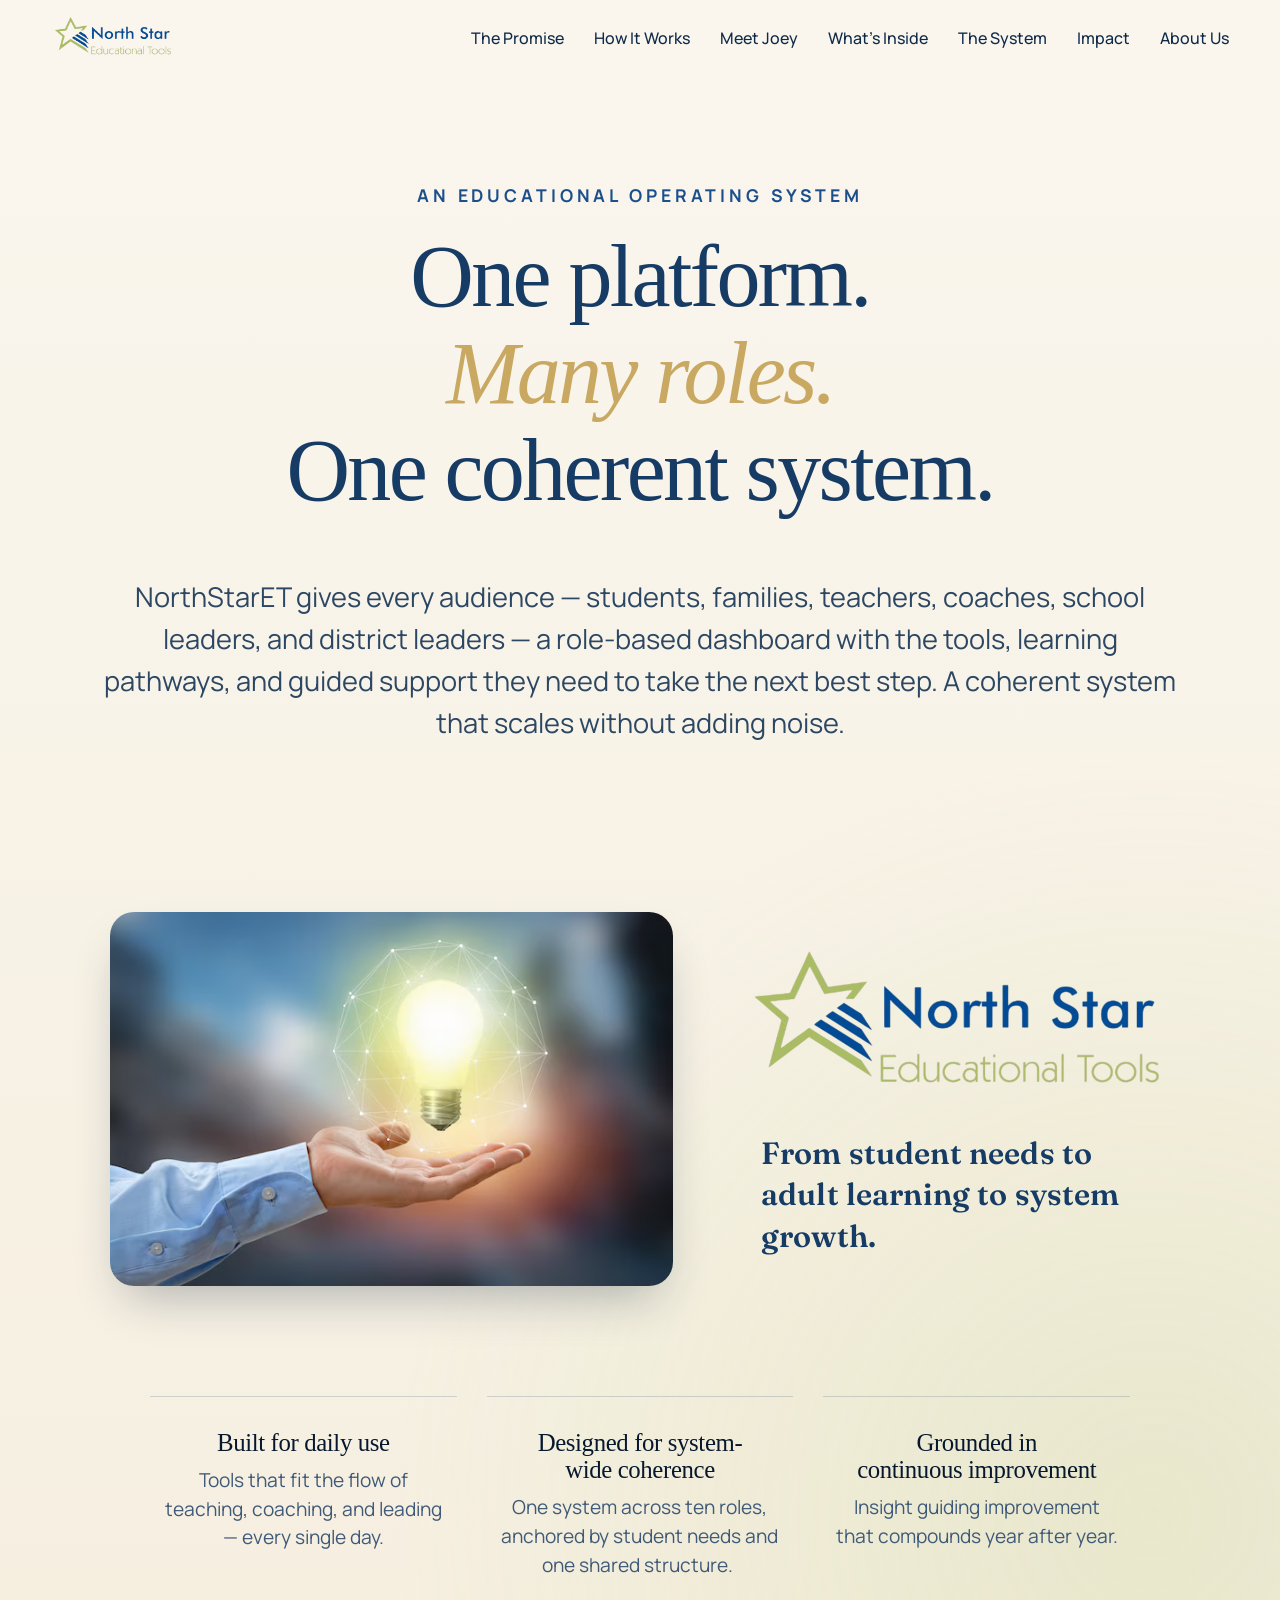
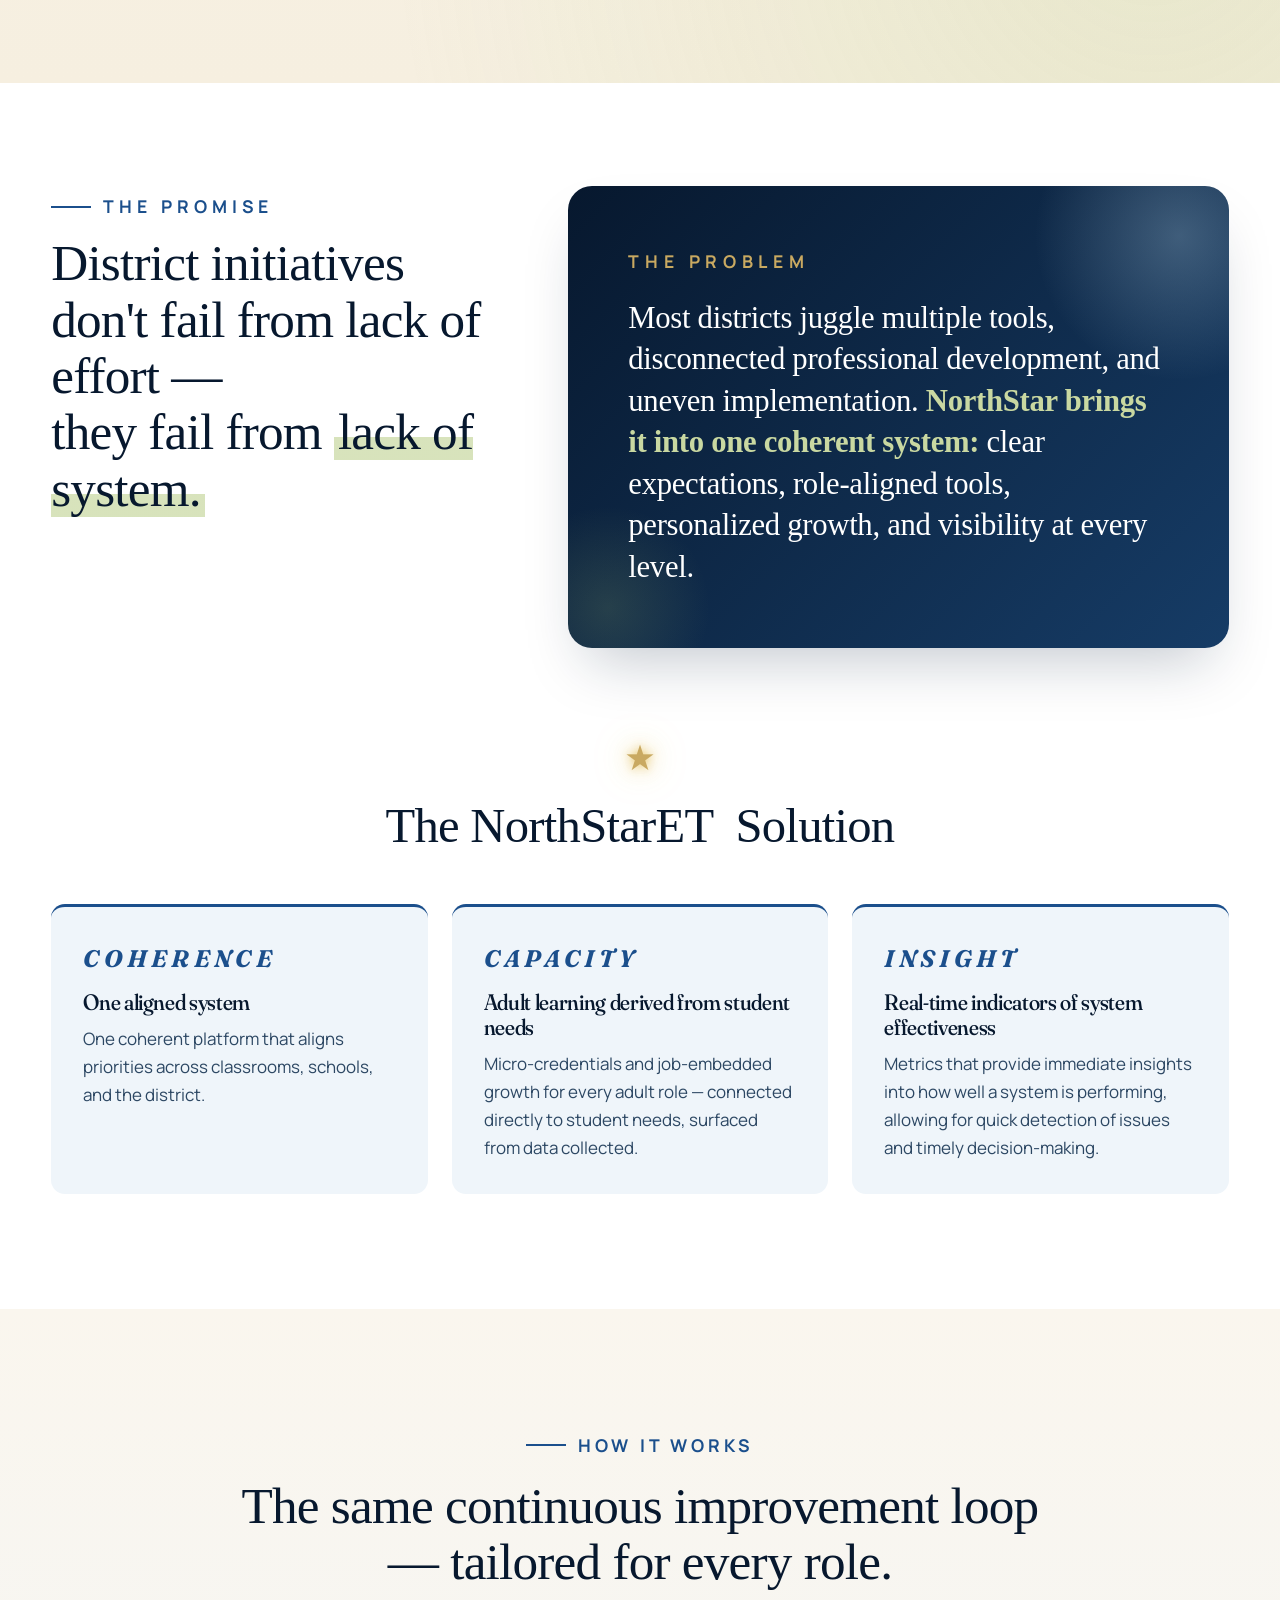
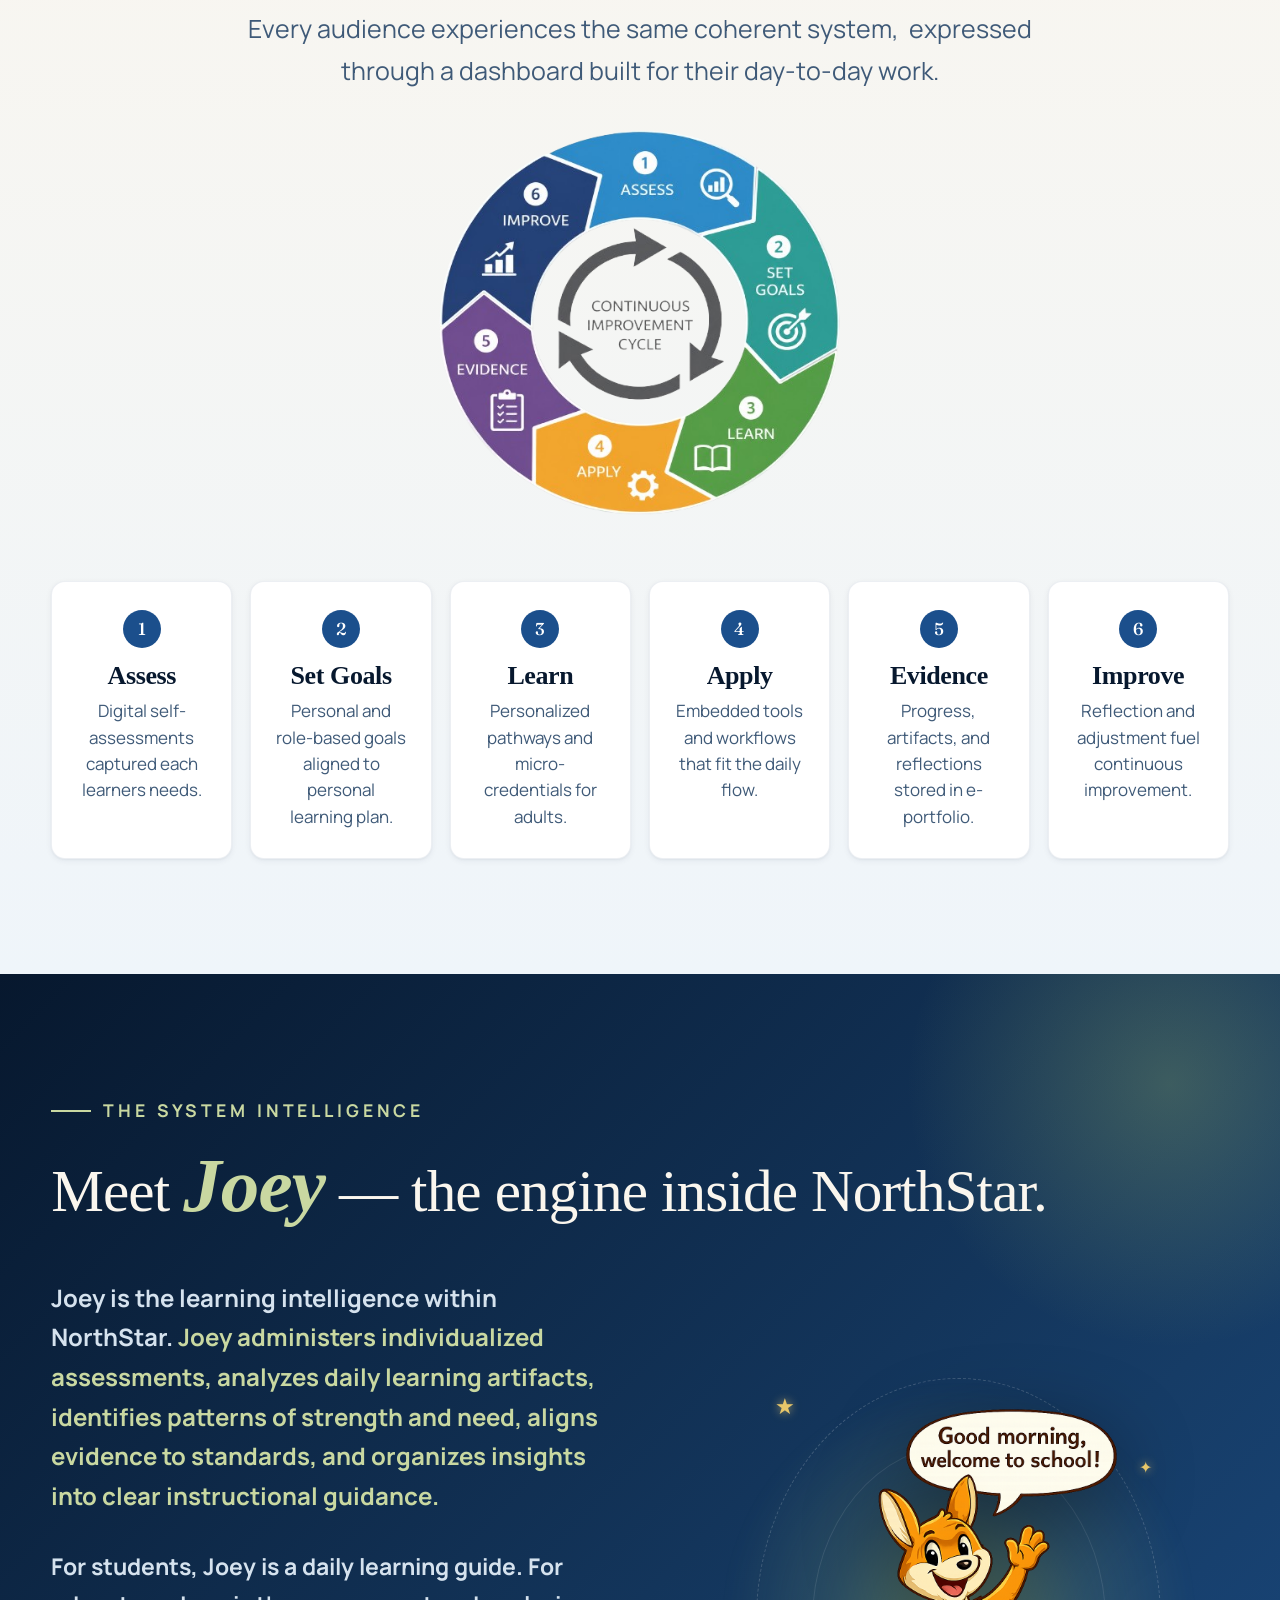
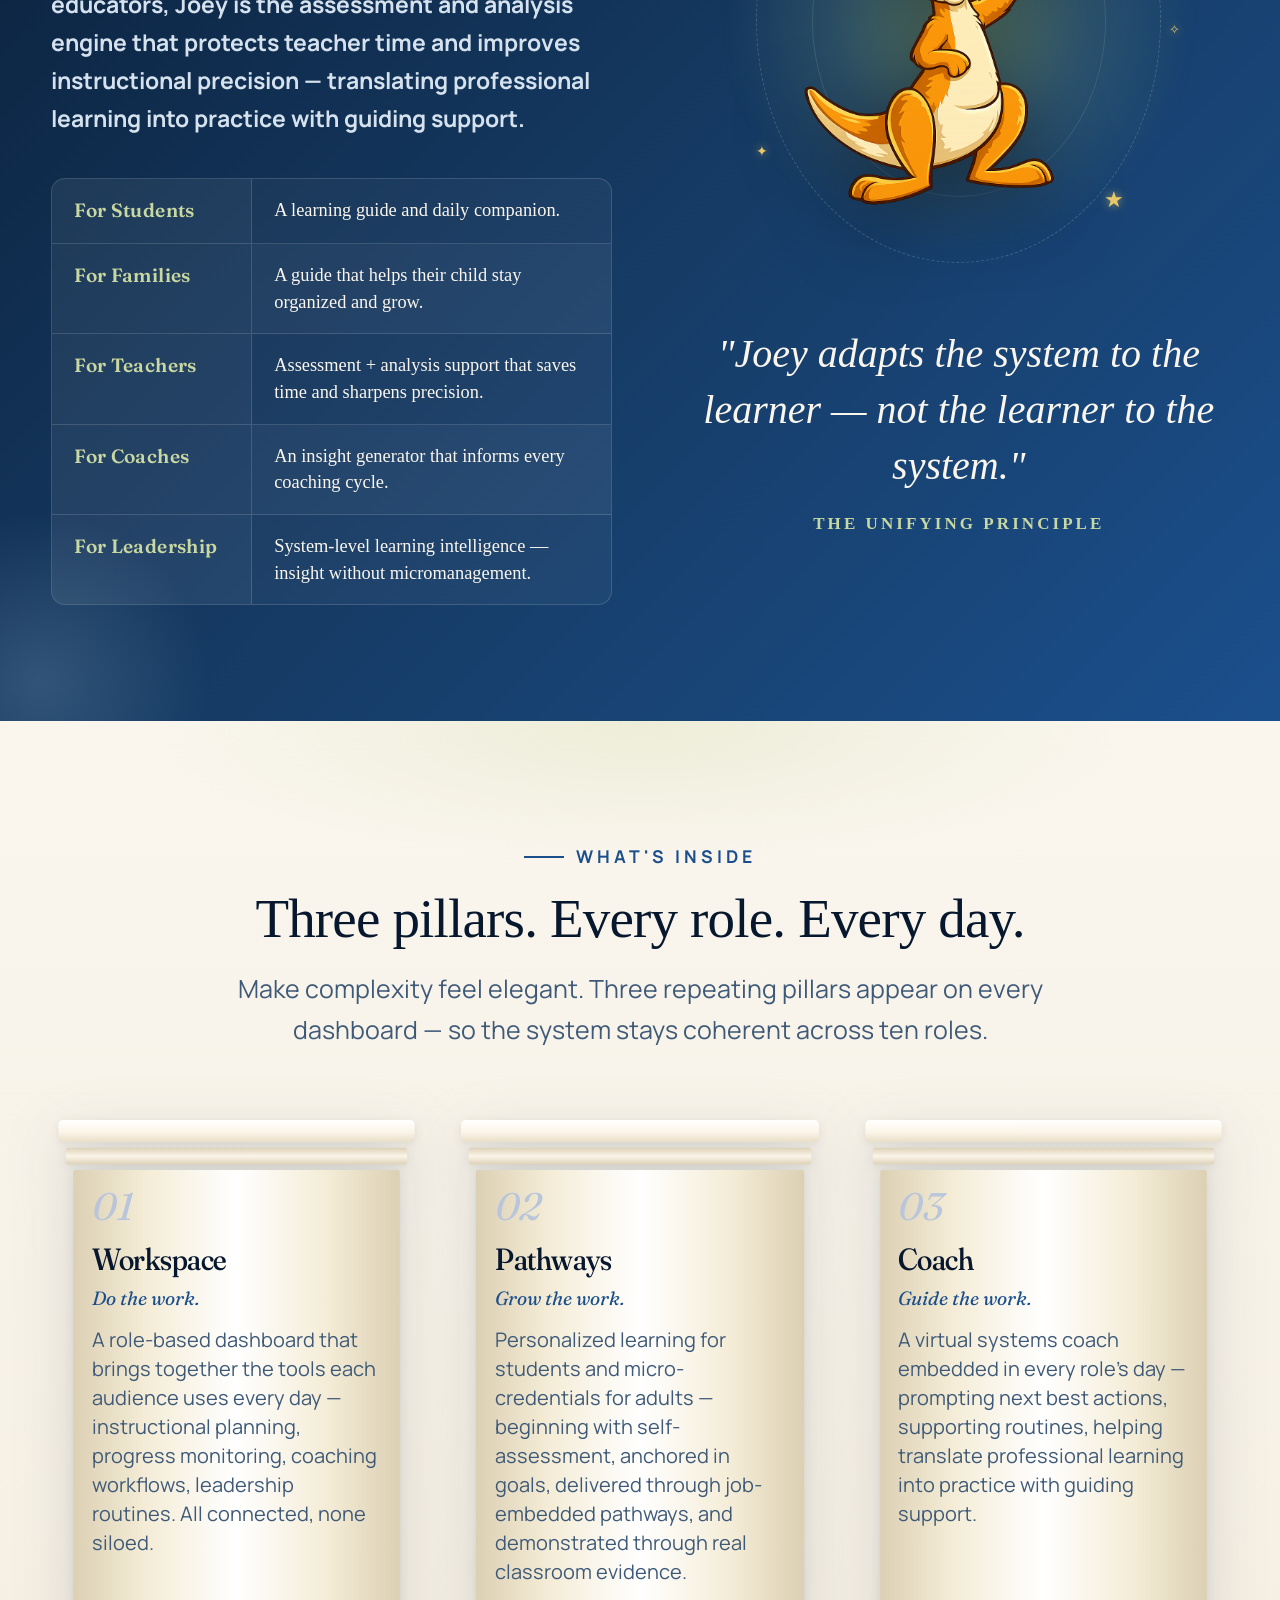
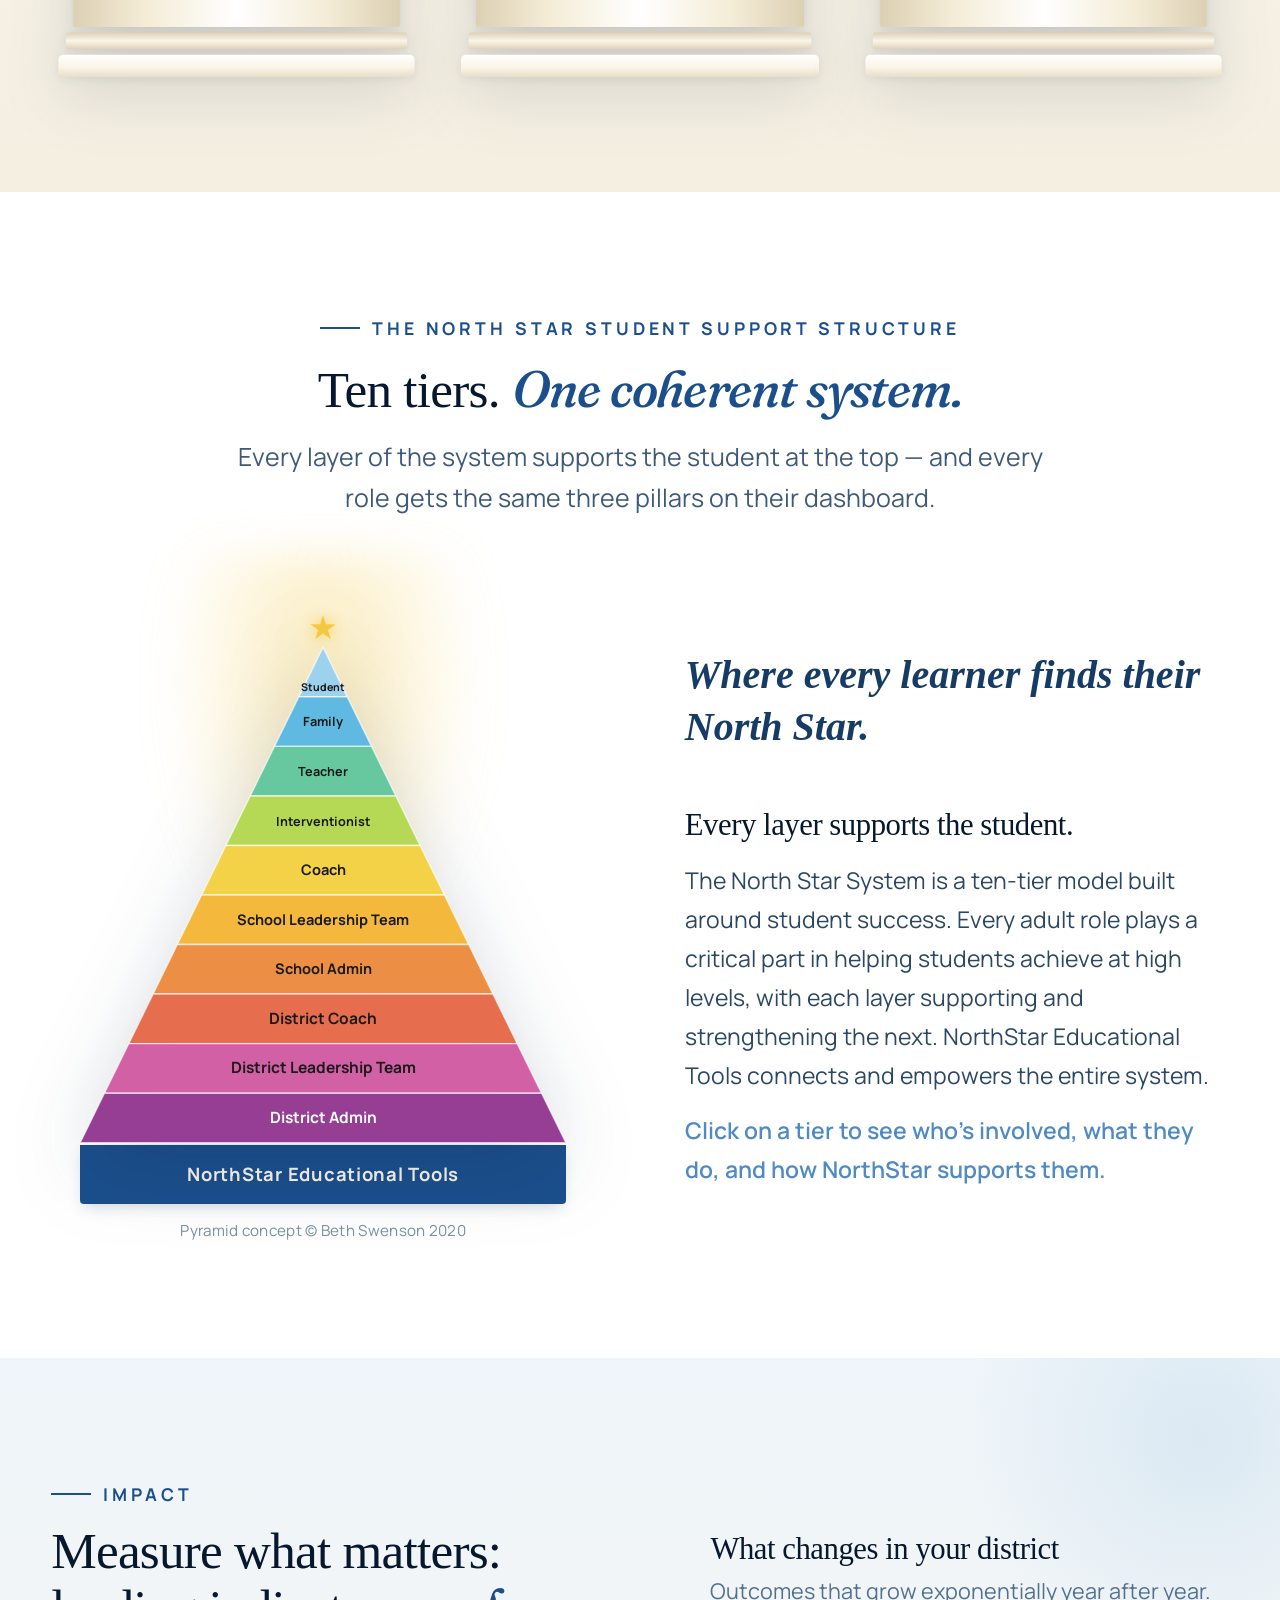
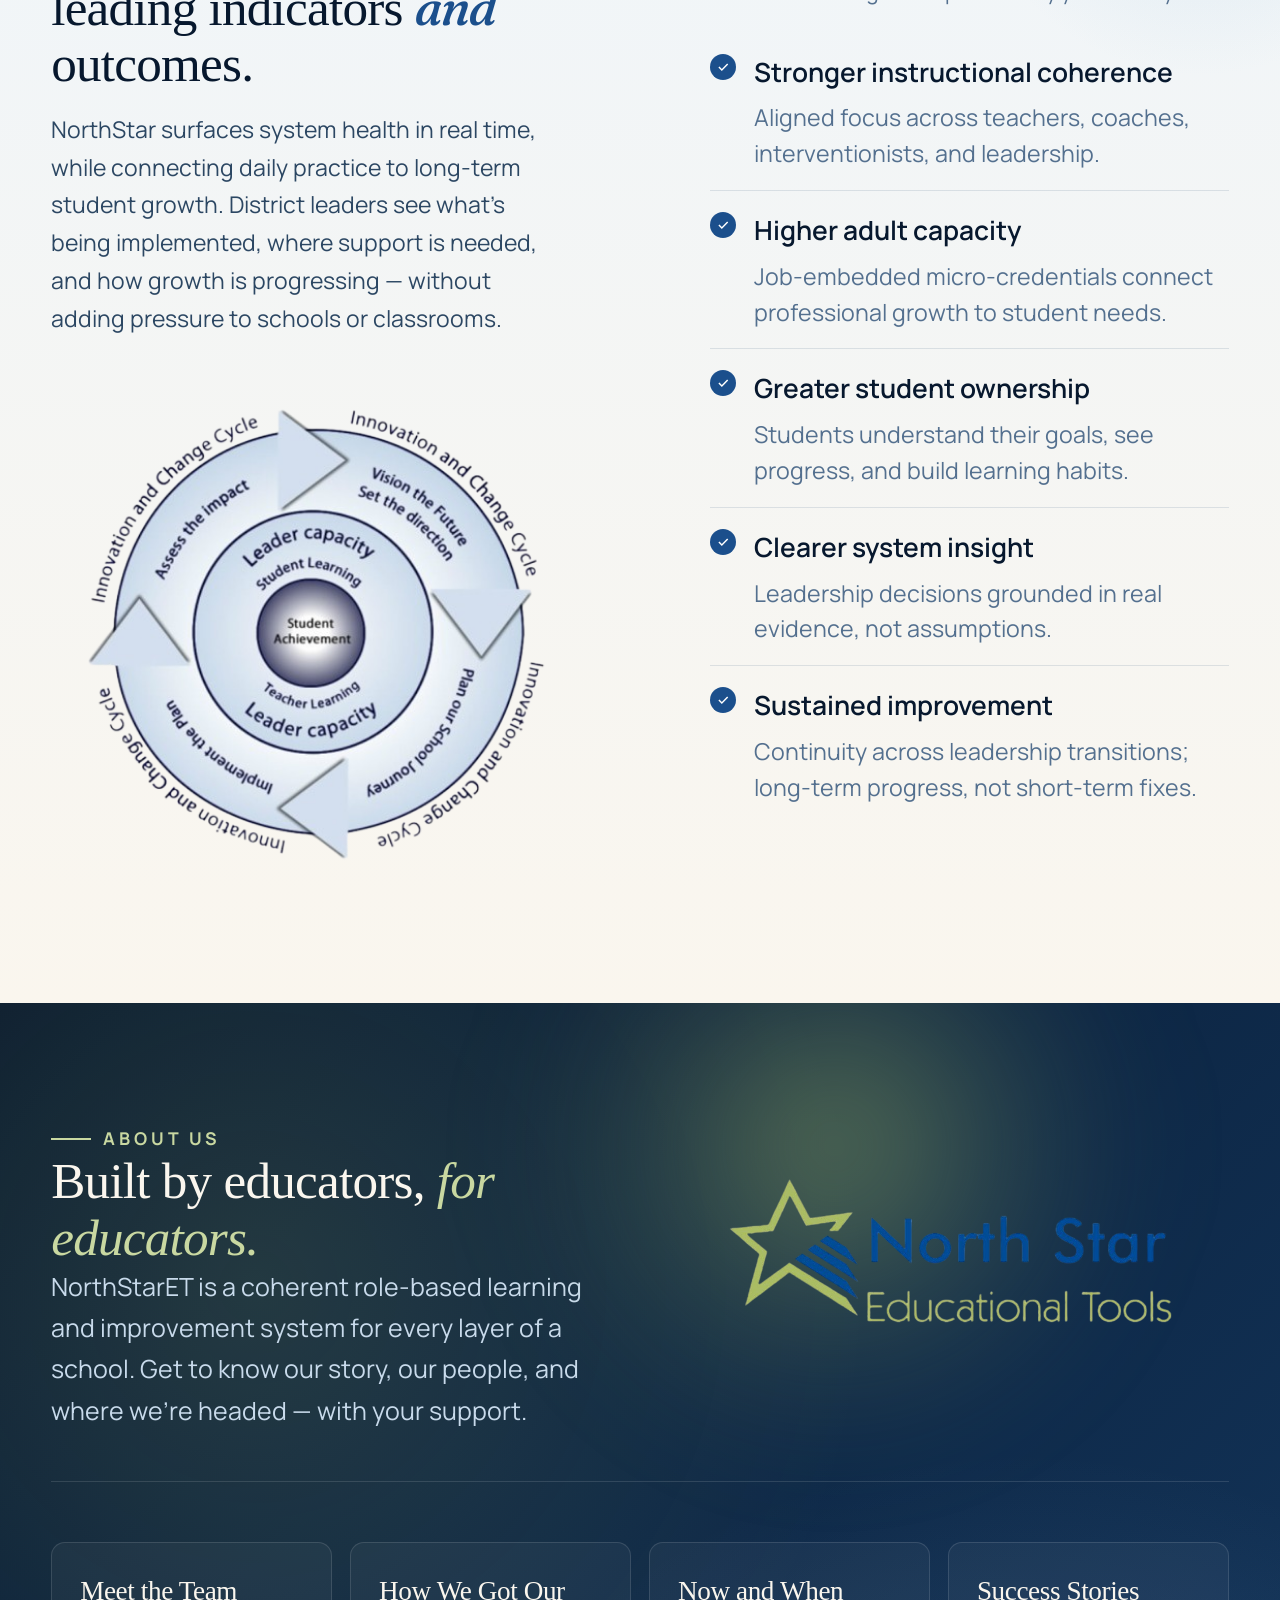
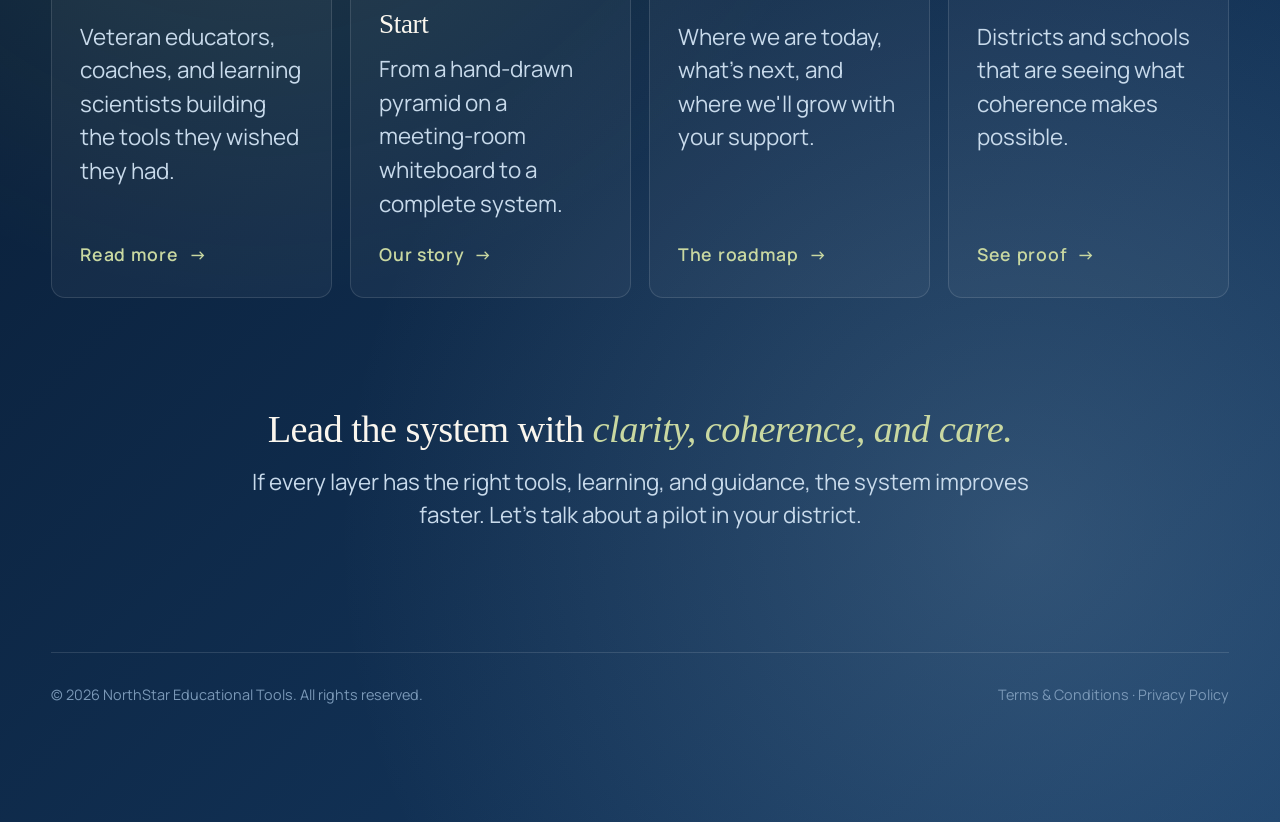
==== commit cc61ab55: "Update footer text and improve modal animations for better user experience" ====
--- a/design-mockup/index.html
+++ b/design-mockup/index.html
@@ -357,8 +357,8 @@
     </div>
 
     <div class="contact-bottom">
-      <span>© 2026 NorthStar Educational Tools</span>
-      <span>Privacy  ·  Accessibility</span>
+      <span>© 2026 NorthStar Educational Tools. All rights reserved.</span>
+      <span>Terms &amp; Conditions  ·  Privacy Policy</span>
     </div>
   </div>
 </section>
--- a/design-mockup/styles.css
+++ b/design-mockup/styles.css
@@ -193,7 +193,7 @@
 .hero-banner .eyebrow::before{display:none}
 .hero-banner .eyebrow{display:inline-block; padding-left:0}
 .hero-banner h1{
-  margin:18px 0 24px;
+  margin:18px 0 56px;
   letter-spacing:-0.03em;
 }
 .hero-banner h1 em{
@@ -201,7 +201,7 @@
   font-variation-settings:"opsz" 144, "SOFT" 100;
 }
 .hero-banner .lede{
-  font-size:1.5rem; line-height:1.55;
+  font-size:1.7rem; line-height:1.55;
   color:#2C4763; max-width:78ch;
   margin:0 auto 38px;
 }
@@ -890,10 +890,10 @@
 .pyramid-credit{
   width:100%;
   max-width:560px;
-  margin:10px auto 0;
+  margin:14px auto 0;
   text-align:center;
   font-family:'Manrope', system-ui, sans-serif;
-  font-size:.7rem;
+  font-size:.95rem;
   color:#7A8FA4;
   font-style:normal;
   letter-spacing:.02em;
@@ -981,12 +981,21 @@
   background:rgba(7,24,46,.6);
   backdrop-filter:blur(6px);
   -webkit-backdrop-filter:blur(6px);
-  display:none; align-items:center; justify-content:center;
+  display:flex; align-items:center; justify-content:center;
   padding:30px;
   opacity:0;
-  transition:opacity .3s ease;
-}
-.tier-modal.open{ display:flex; opacity:1; }
+  visibility:hidden;
+  pointer-events:none;
+  transition:opacity .4s cubic-bezier(.2,.8,.2,1),
+             visibility 0s linear .4s;
+}
+.tier-modal.open{
+  opacity:1;
+  visibility:visible;
+  pointer-events:auto;
+  transition:opacity .4s cubic-bezier(.2,.8,.2,1),
+             visibility 0s linear 0s;
+}
 .tier-modal .panel{
   background:var(--cream);
   border-radius:var(--r-lg);
@@ -994,10 +1003,15 @@
   max-height:90vh; overflow:auto;
   position:relative;
   box-shadow:var(--shadow-lg);
-  transform:translateY(20px);
-  transition:transform .35s ease;
-}
-.tier-modal.open .panel{ transform:translateY(0); }
+  transform:translateY(28px) scale(.96);
+  opacity:0;
+  transition:transform .5s cubic-bezier(.2,.8,.2,1),
+             opacity .35s ease-out;
+}
+.tier-modal.open .panel{
+  transform:translateY(0) scale(1);
+  opacity:1;
+}
 .tier-modal .close{
   position:absolute; top:18px; right:18px;
   width:48px; height:48px; border-radius:50%;
@@ -1354,12 +1368,21 @@
   background:rgba(7,24,46,.6);
   backdrop-filter:blur(6px);
   -webkit-backdrop-filter:blur(6px);
-  display:none; align-items:center; justify-content:center;
+  display:flex; align-items:center; justify-content:center;
   padding:30px;
   opacity:0;
-  transition:opacity .3s ease;
-}
-.info-modal.open{ display:flex; opacity:1; }
+  visibility:hidden;
+  pointer-events:none;
+  transition:opacity .4s cubic-bezier(.2,.8,.2,1),
+             visibility 0s linear .4s;
+}
+.info-modal.open{
+  opacity:1;
+  visibility:visible;
+  pointer-events:auto;
+  transition:opacity .4s cubic-bezier(.2,.8,.2,1),
+             visibility 0s linear 0s;
+}
 .info-modal .panel{
   background:var(--cream);
   border-radius:var(--r-lg);
@@ -1368,10 +1391,15 @@
   position:relative;
   box-shadow:var(--shadow-lg);
   padding:50px 50px 40px;
-  transform:translateY(20px);
-  transition:transform .35s ease;
-}
-.info-modal.open .panel{ transform:translateY(0); }
+  transform:translateY(28px) scale(.96);
+  opacity:0;
+  transition:transform .5s cubic-bezier(.2,.8,.2,1),
+             opacity .35s ease-out;
+}
+.info-modal.open .panel{
+  transform:translateY(0) scale(1);
+  opacity:1;
+}
 .info-modal .close{
   position:absolute; top:18px; right:18px;
   width:48px; height:48px; border-radius:50%;
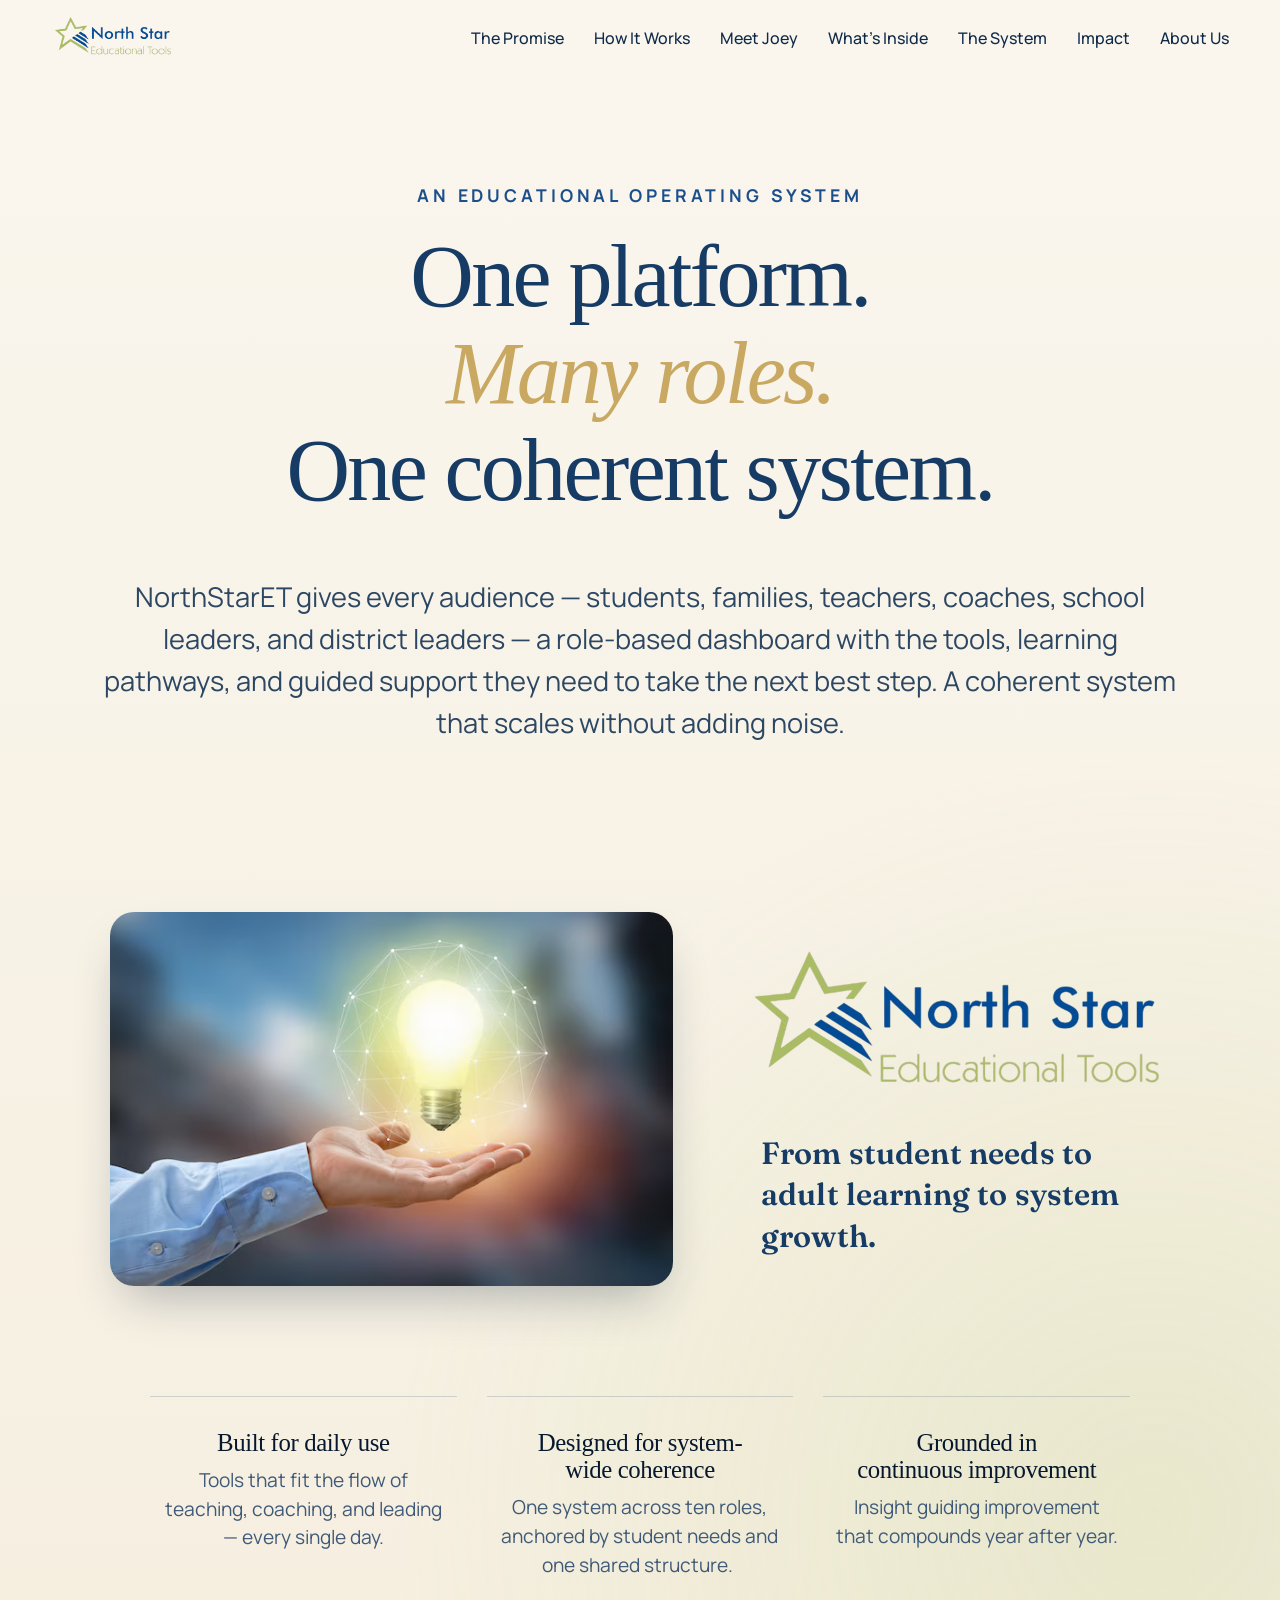
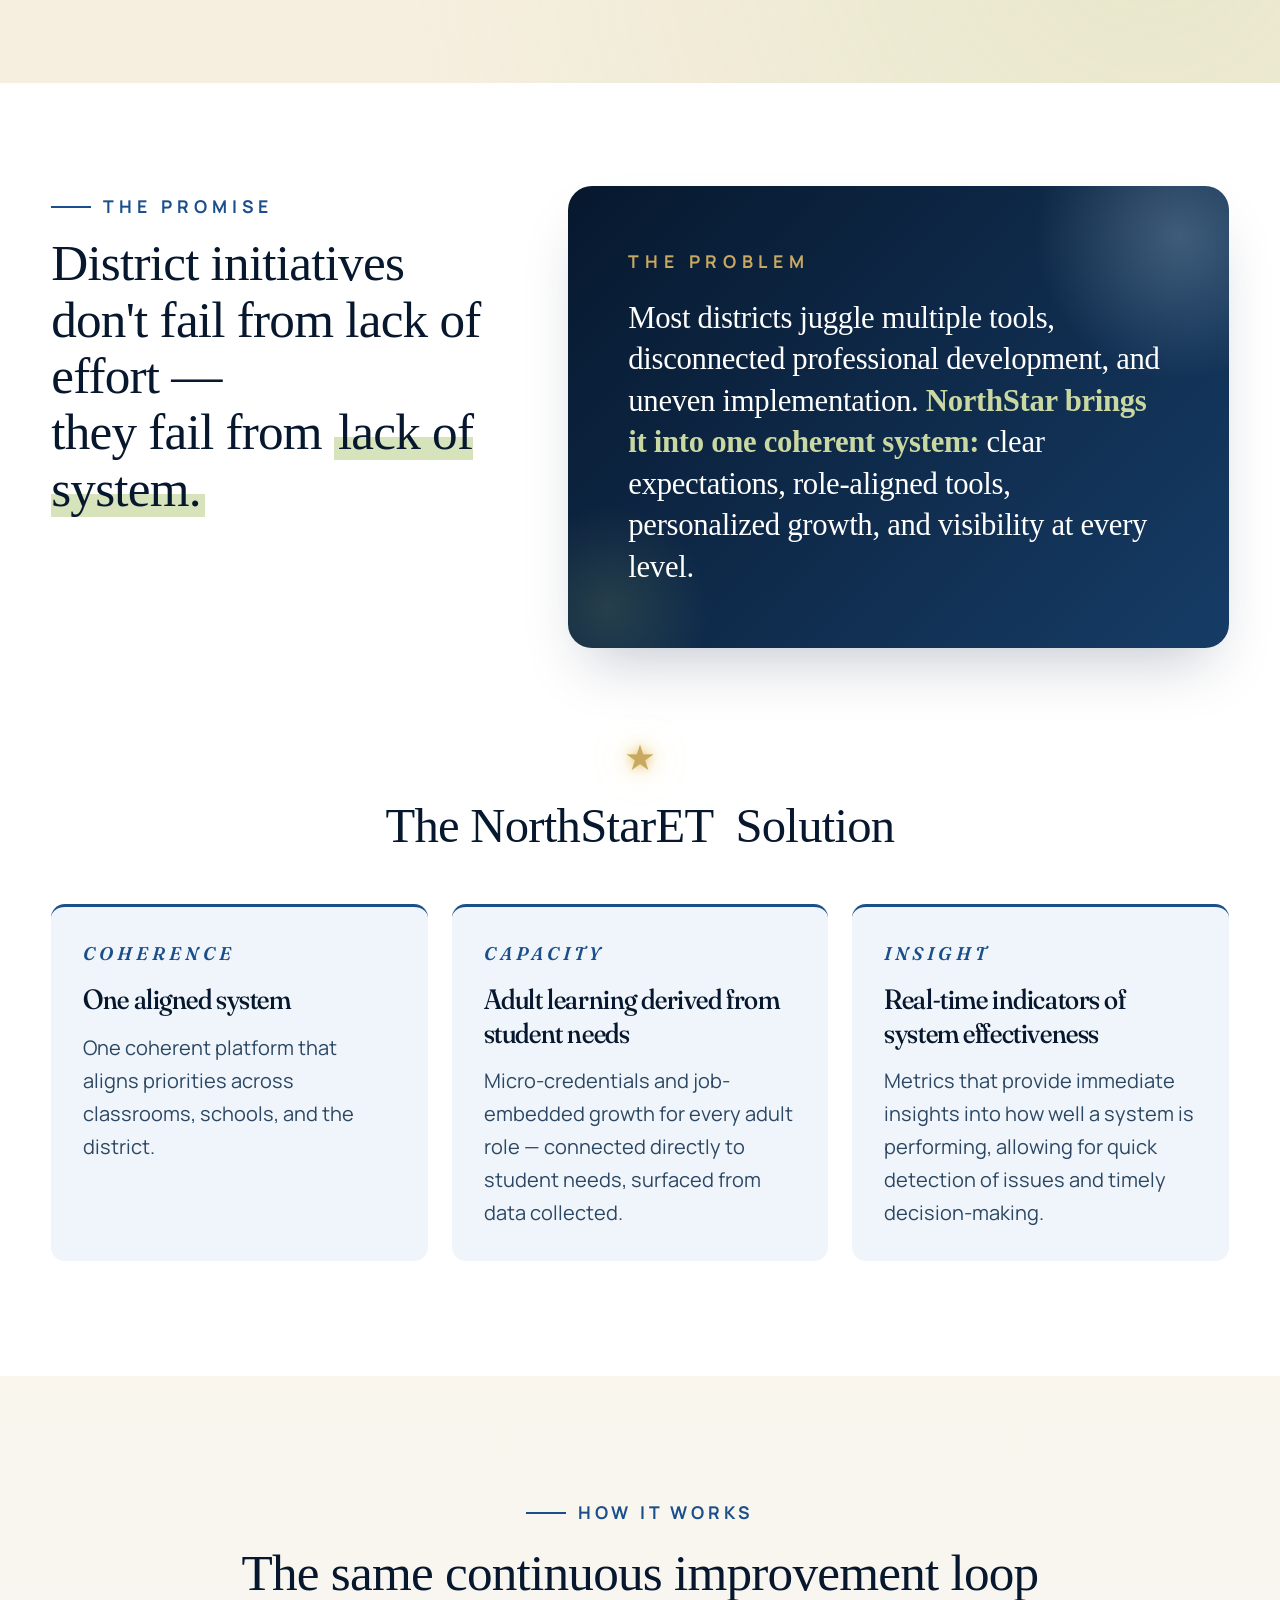
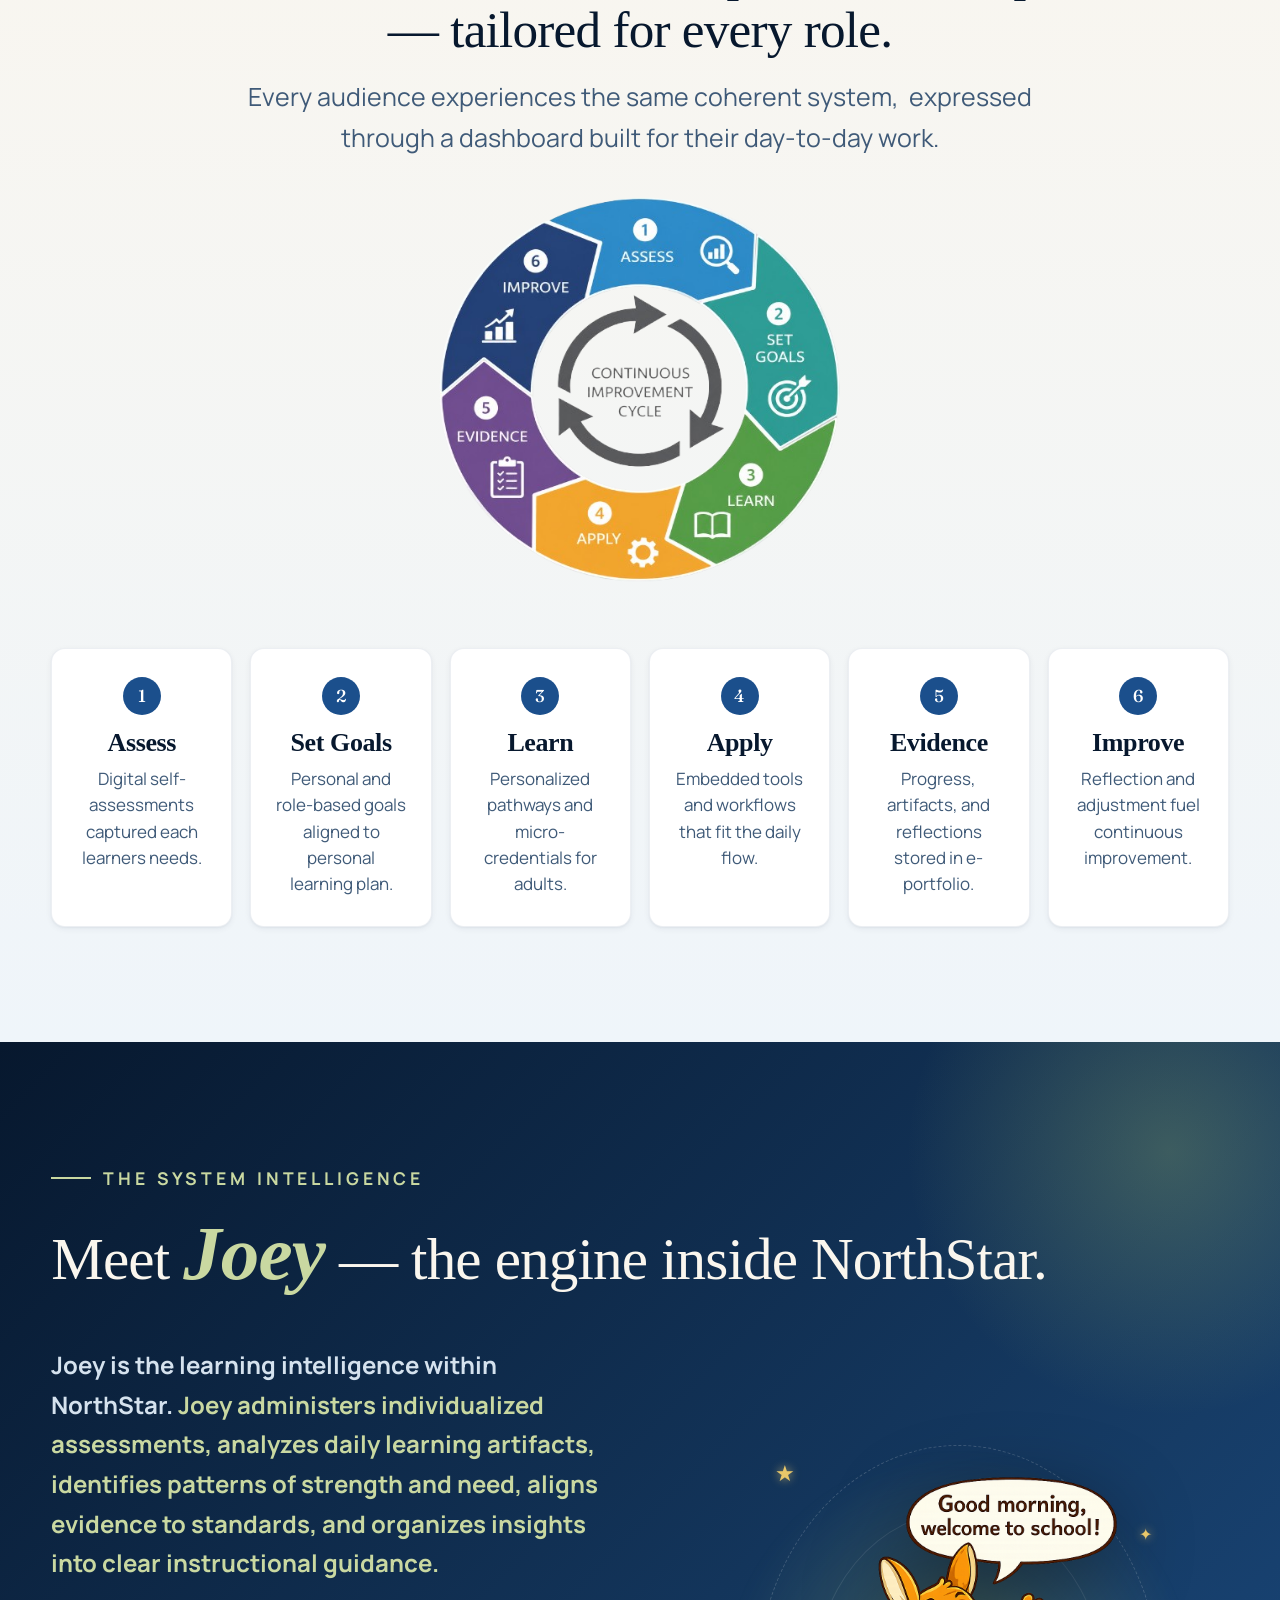
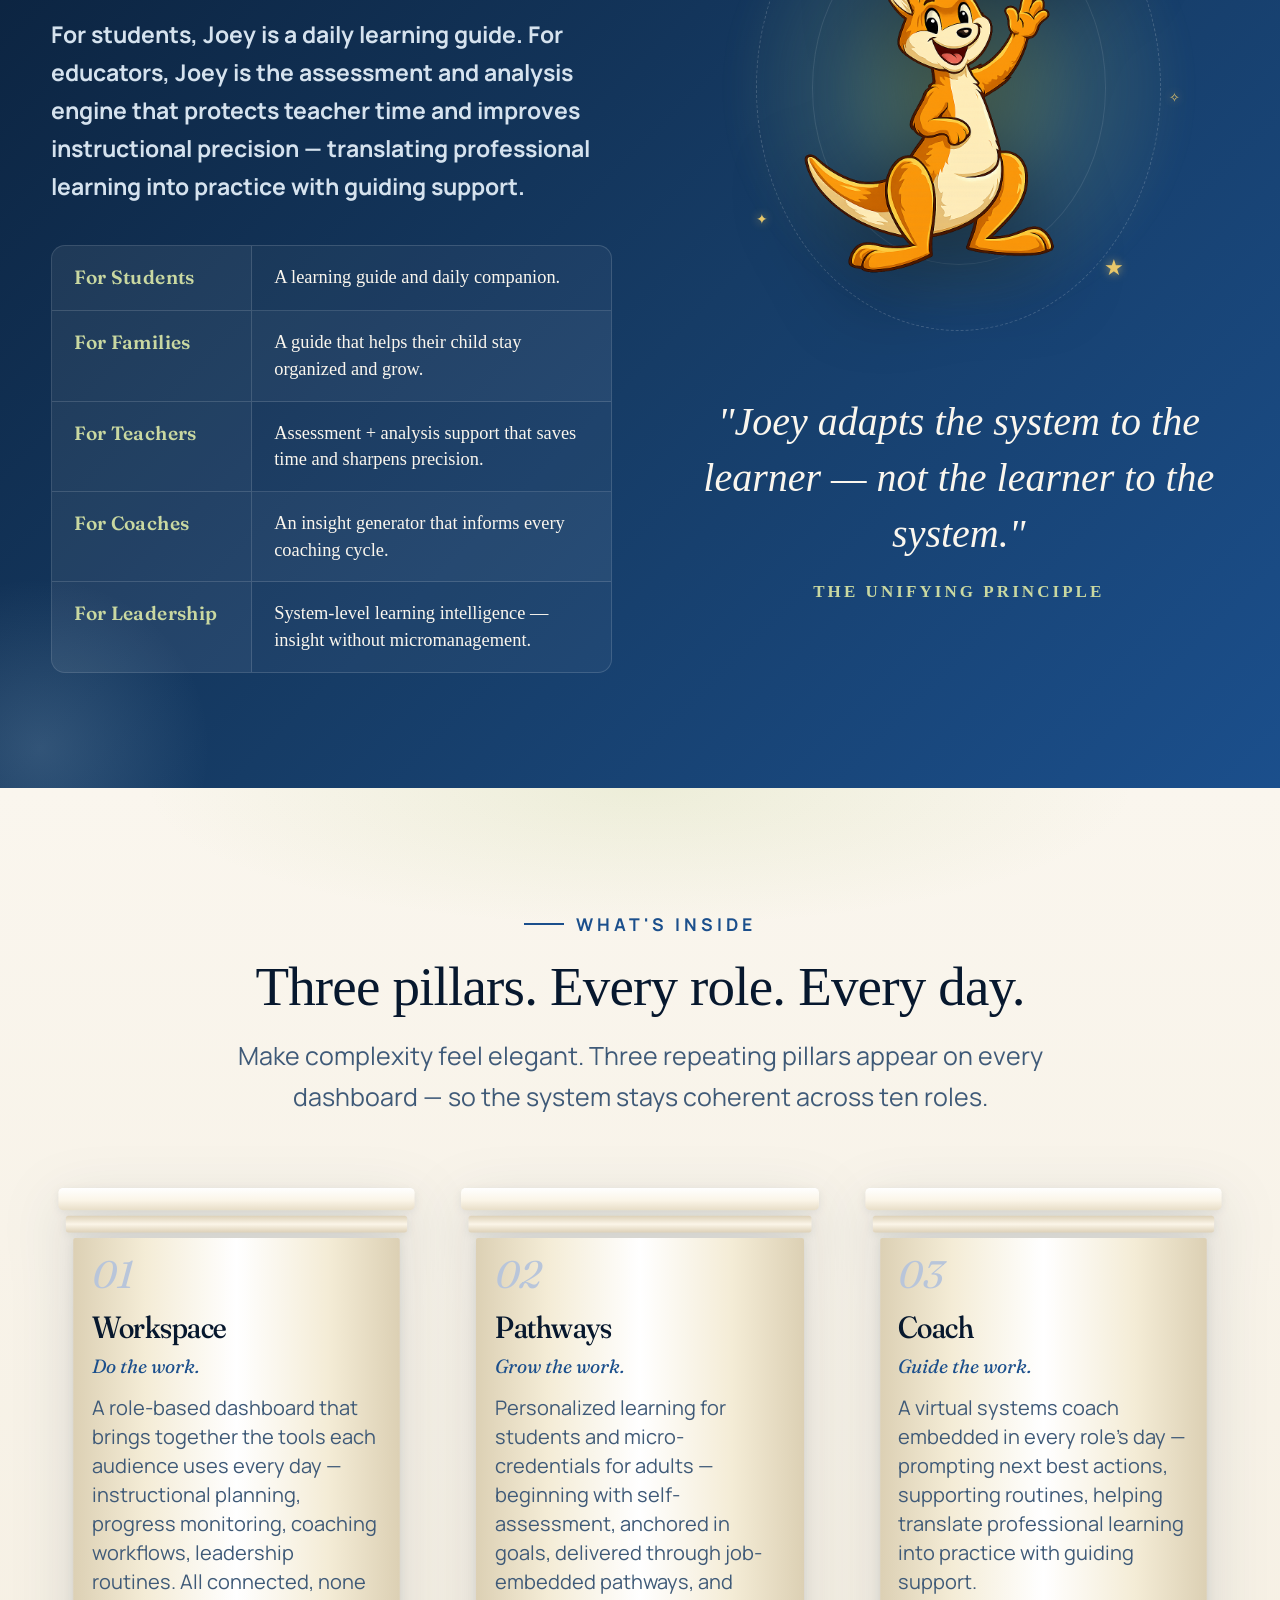
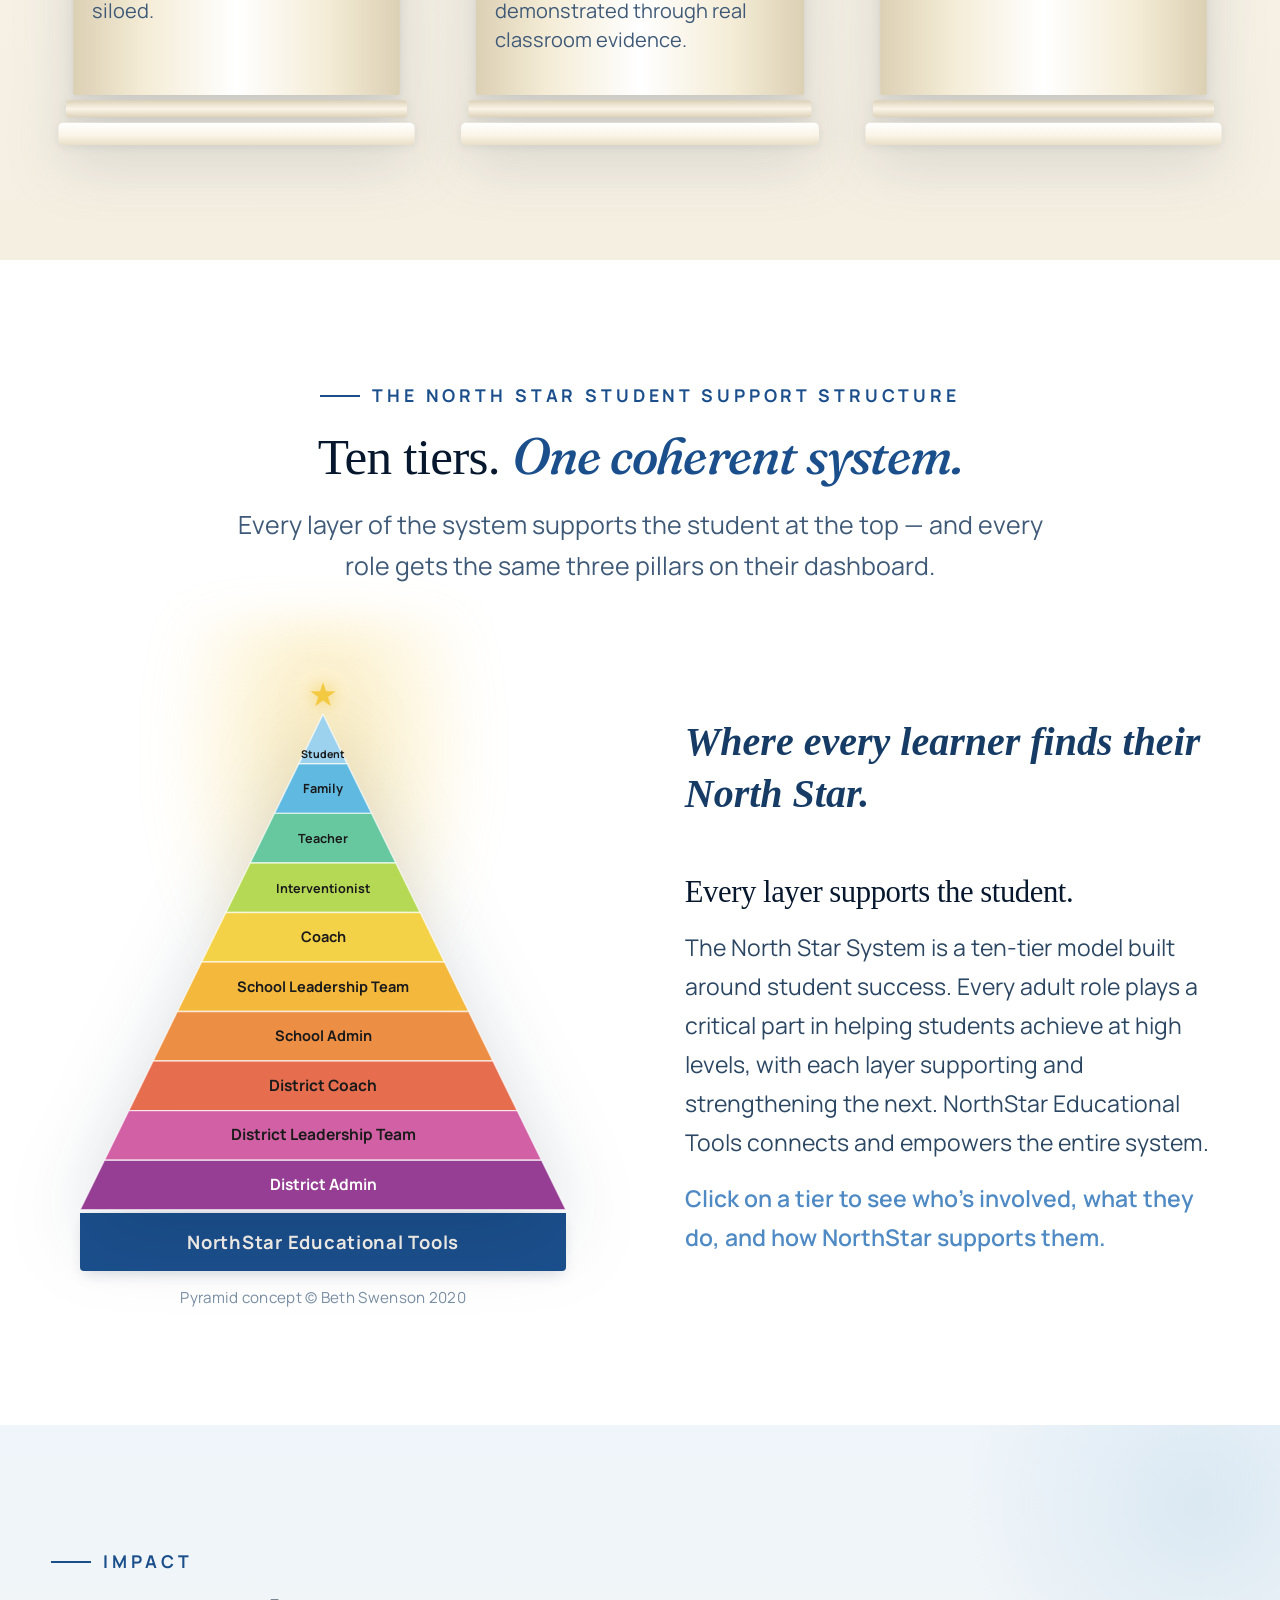
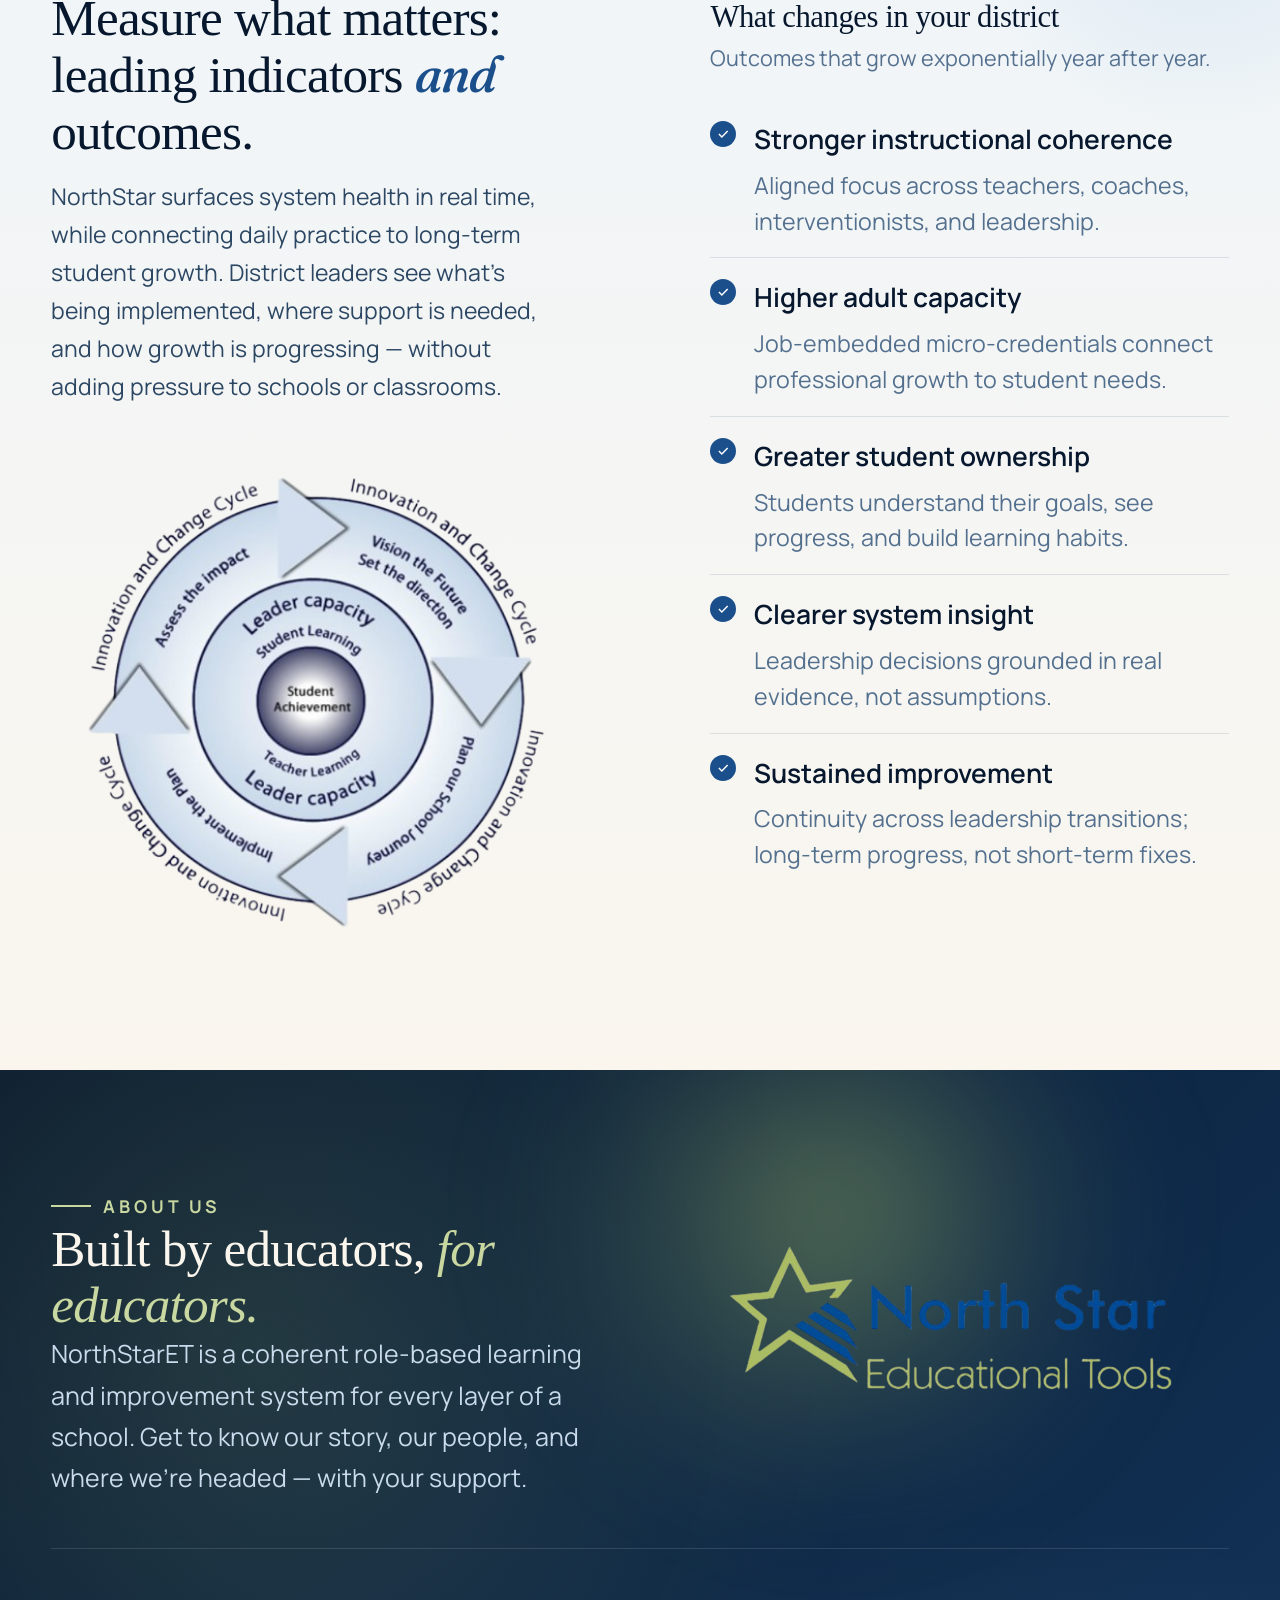
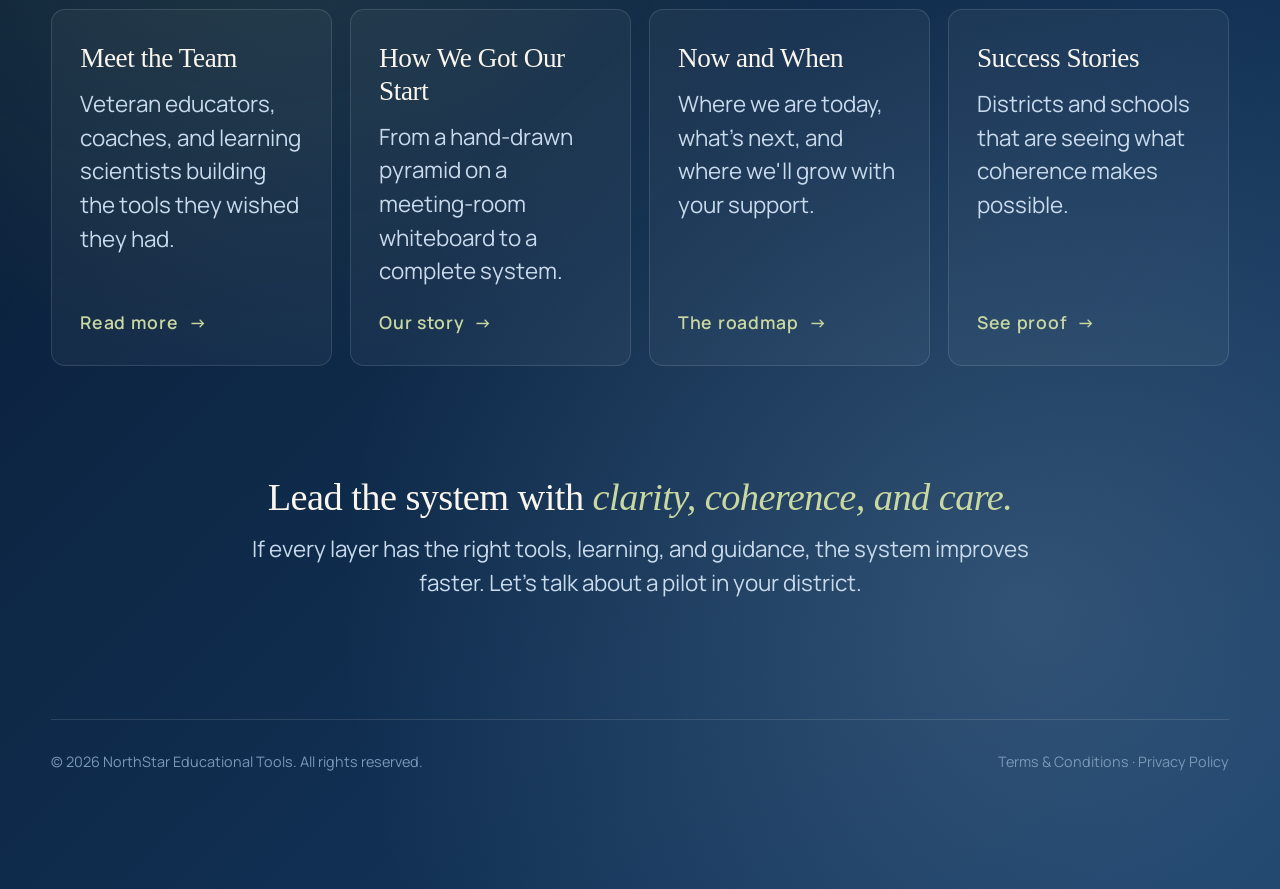
==== commit 6c5d69dd: "Enhance design mockup: update tier data structure, improve styles for clarity, and adjust typography" ====
--- a/design-mockup/index.html
+++ b/design-mockup/index.html
@@ -113,17 +113,17 @@
       <div class="point reveal">
         <div class="pn">COHERENCE</div>
         <h4>One aligned system</h4>
-        <p style="font-weight: 400; font-size: 17px">One coherent platform that aligns priorities across classrooms, schools, and the district.</p>
+        <p style="font-weight: 400; font-size: 20px">One coherent platform that aligns priorities across classrooms, schools, and the district.</p>
       </div>
       <div class="point reveal reveal-delay-1">
         <div class="pn">CAPACITY</div>
         <h4>Adult learning derived from student needs</h4>
-        <p style="font-size: 17px">Micro-credentials and job-embedded growth for every adult role — connected directly to student needs, surfaced from data collected.</p>
+        <p style="font-size: 20px">Micro-credentials and job-embedded growth for every adult role — connected directly to student needs, surfaced from data collected.</p>
       </div>
       <div class="point reveal reveal-delay-2">
         <div class="pn">INSIGHT</div>
         <h4>Real-time indicators of system effectiveness</h4>
-        <p style="font-size: 17px">Metrics that provide immediate insights into how well a system is performing, allowing for quick detection of issues and timely decision-making.</p>
+        <p style="font-size: 20px">Metrics that provide immediate insights into how well a system is performing, allowing for quick detection of issues and timely decision-making.</p>
       </div>
     </div>
   </div>
--- a/design-mockup/styles.css
+++ b/design-mockup/styles.css
@@ -490,13 +490,13 @@
   border-top:3px solid var(--royal);
 }
 .point .pn{
-  font-family:'Fraunces',serif; font-style:italic;
-  color:var(--royal); font-size:1.5rem;
-  font-weight:700;
-  letter-spacing:.18em; text-transform:uppercase;
-  margin-bottom:12px;
-}
-.point h4{color:var(--ink-900); margin-bottom:10px; font-size:1.4rem; font-family:'Fraunces',serif; font-weight:500}
+  font-family:Georgia, 'Fraunces', serif; font-style:italic;
+  color:var(--royal); font-size:1.15rem;
+  font-weight:600;
+  letter-spacing:.22em; text-transform:uppercase;
+  margin-bottom:14px;
+}
+.point h4{color:var(--ink-900); margin-bottom:14px; font-size:1.75rem; font-family:Georgia, 'Fraunces', serif; font-weight:500; line-height:1.2;}
 .point p{font-size:1rem}
 
 /* ================================================================
@@ -567,7 +567,7 @@
   font-family:'Fraunces',serif; font-weight:500;
   font-size:1.08rem; margin-bottom:14px;
 }
-.loop-step h4{font-size:1.2rem; margin-bottom:8px; color:var(--ink-900)}
+.loop-step h4{font-family:Georgia, 'Fraunces', serif; font-size:1.2rem; margin-bottom:8px; color:var(--ink-900)}
 .loop-step p{font-size:.98rem; color:#3F5A78; line-height:1.55; max-width:none}
 
 /* The cycle wheel — six segments around a hub */
@@ -999,8 +999,9 @@
 .tier-modal .panel{
   background:var(--cream);
   border-radius:var(--r-lg);
-  max-width:1080px; width:100%;
-  max-height:90vh; overflow:auto;
+  border-top:8px solid var(--tier-color, var(--royal));
+  max-width:1320px; width:100%;
+  max-height:92vh; overflow:auto;
   position:relative;
   box-shadow:var(--shadow-lg);
   transform:translateY(28px) scale(.96);
@@ -1021,109 +1022,130 @@
 }
 .tier-modal .close:hover{ background:var(--royal); }
 
-.tier-modal .panel-grid{
-  display:grid;
-  grid-template-columns: 1fr 1.1fr;
-  gap:0;
-  min-height:420px;
-}
-@media (max-width:880px){.tier-modal .panel-grid{grid-template-columns:1fr}}
-.tier-modal .left{
-  background:linear-gradient(155deg, var(--ink-900) 0%, var(--navy) 100%);
-  color:var(--cream);
-  padding:50px 40px;
-  border-radius:var(--r-lg) 0 0 var(--r-lg);
-  position:relative;
-  overflow:hidden;
-}
-@media (max-width:880px){.tier-modal .left{border-radius:var(--r-lg) var(--r-lg) 0 0}}
-.tier-modal .left::before{
-  content:""; position:absolute;
-  top:-100px; right:-100px;
-  width:300px; height:300px; border-radius:50%;
-  background:radial-gradient(circle, rgba(168,193,106,.3) 0%, transparent 60%);
-}
-.tier-modal .left::after{
-  content:""; position:absolute;
-  bottom:-80px; left:-80px;
-  width:240px; height:240px; border-radius:50%;
-  background:radial-gradient(circle, rgba(186,217,236,.18) 0%, transparent 60%);
-}
-.tier-modal .left .inner{ position:relative; z-index:1; }
+.tier-panel-inner{
+  padding:clamp(40px, 4vw, 56px) clamp(32px, 4vw, 64px);
+}
+.tier-modal .three-pillars{
+  gap:clamp(24px, 2.4vw, 36px);
+}
+.tier-modal .tier-head{
+  text-align:left;
+  border-bottom:1px solid rgba(22,60,102,.14);
+  padding-bottom:24px;
+  margin-bottom:32px;
+}
 .tier-modal .tier-num{
   display:inline-block;
-  font-size:.82rem; letter-spacing:.32em; text-transform:uppercase;
+  font-size:.85rem; letter-spacing:.32em; text-transform:uppercase;
   color:var(--gold); font-weight:700;
-  margin-bottom:18px;
+  margin-bottom:12px;
 }
 .tier-modal h2.tier-title{
-  font-size:clamp(2rem, 3.5vw, 2.8rem);
-  color:var(--cream); line-height:1.1;
-  margin-bottom:14px;
+  font-family:Georgia, 'Fraunces', serif;
+  font-size:clamp(2rem, 3.5vw, 2.6rem);
+  color:var(--ink-900); line-height:1.15;
+  margin:0 0 10px;
+  font-weight:700;
+}
+.tier-modal .tier-title-suffix{
+  font-weight:400;
+  color:var(--royal);
+  font-size:.7em;
+  letter-spacing:0;
 }
 .tier-modal .tier-tag{
-  font-family:'Fraunces',serif; font-style:italic;
-  color:var(--olive-soft); font-size:1.1rem;
-  margin-bottom:24px;
-}
-.tier-modal .tier-body{
-  color:#D5E2EE; font-size:1rem; line-height:1.65;
-  margin-bottom:24px;
+  font-family:Georgia, 'Fraunces', serif;
+  font-style:italic;
+  color:var(--royal);
+  font-size:1.2rem;
+  margin:0;
+}
+
+.tier-modal .three-pillars{
+  display:grid;
+  grid-template-columns:repeat(3, 1fr);
+  gap:clamp(20px, 2.4vw, 32px);
+}
+@media (max-width:880px){
+  .tier-modal .three-pillars{ grid-template-columns:1fr; }
+}
+.tier-modal .tp-col{
+  background:color-mix(in srgb, var(--tier-color, var(--royal)) 14%, var(--cream));
+  border-top:4px solid var(--tier-color, var(--royal));
+  border-radius:var(--r-md);
+  padding:26px 24px 22px;
+  display:flex; flex-direction:column;
+}
+.tier-modal .tp-col-title{
+  font-family:Georgia, 'Fraunces', serif;
+  font-size:1.35rem;
+  color:var(--ink-900);
+  margin:0 0 20px;
+  font-weight:600;
+  letter-spacing:-.005em;
+}
+.tier-modal .tp-col-sub{
+  font-family:Georgia, serif;
+  font-style:italic;
+  color:var(--ink-900);
+  font-size:1.15rem;
+  margin:0 0 12px;
+  line-height:1.4;
   max-width:none;
 }
-.tier-modal .pillar-set{
-  display:grid; gap:12px;
+.tier-modal .tp-col-intro{
+  font-family:'Manrope', system-ui, sans-serif;
+  color:var(--ink-900);
+  font-size:1.05rem;
+  margin:0 0 14px;
+  line-height:1.55;
+  max-width:none;
+}
+.tier-modal .tp-col-outro{
+  font-family:'Manrope', system-ui, sans-serif;
+  color:var(--ink-900);
+  font-size:1.05rem;
+  margin:14px 0 0;
+  line-height:1.55;
+  max-width:none;
+}
+.tier-modal .tp-list{
+  list-style:none;
+  padding:0;
+  margin:0;
+}
+.tier-modal .tp-list{
+  margin:0 0 0 4px;
+}
+.tier-modal .tp-list li{
+  display:flex;
+  align-items:flex-start;
+  gap:10px;
+  padding:6px 0;
+  font-size:1.1rem;
+  color:var(--ink-900);
+  line-height:1.55;
+}
+.tier-modal .tp-list li strong,
+.tier-modal .tp-col-sub strong,
+.tier-modal .tp-col-intro strong,
+.tier-modal .tp-col-outro strong{
+  color:var(--ink-900);
+  font-weight:700;
+}
+.tier-modal .tp-col-sub strong{
+  font-style:normal;
+}
+.tier-modal .tp-col-sub-2{
   margin-top:18px;
-  border-top:1px solid rgba(255,255,255,.12);
-  padding-top:20px;
-}
-.tier-modal .pillar-set .ps{
-  display:grid; grid-template-columns:170px 1fr;
-  gap:18px; padding:8px 0;
-  font-size:.95rem;
-}
-.tier-modal .pillar-set .ps strong{
-  color:var(--olive-soft);
-  letter-spacing:.04em;
-}
-.tier-modal .pillar-set .ps span{ color:#A8C0D8; }
-
-.tier-modal .right{
-  padding:50px 40px;
-}
-.tier-modal .right h3{
-  font-size:1.35rem;
-  margin-bottom:6px; color:var(--ink-900);
-}
-.tier-modal .right .right-sub{
-  font-family:'Fraunces',serif; font-style:italic;
-  color:var(--royal); font-size:1.02rem;
-  margin-bottom:20px;
-}
-.tier-modal .right .feature-list{
-  list-style:none;
-}
-.tier-modal .right .feature-list li{
-  padding:14px 0 14px 26px;
-  position:relative;
-  font-size:1rem; color:#3F5A78; line-height:1.55;
-  border-bottom:1px solid rgba(22,60,102,.08);
-}
-.tier-modal .right .feature-list li:last-child{border-bottom:none}
-.tier-modal .right .feature-list li::before{
-  content:""; position:absolute;
-  left:6px; top:22px;
-  width:7px; height:7px;
-  background:var(--royal);
+}
+.tier-modal .tp-list li::before{
+  content:"";
+  flex:0 0 6px;
+  width:6px; height:6px;
+  margin-top:.62em;
+  background:color-mix(in srgb, var(--tier-color, var(--royal)) 80%, var(--ink-900));
   border-radius:50%;
-}
-.tier-modal .anchor-quote{
-  margin-top:24px; padding:22px;
-  background:var(--mist);
-  border-radius:var(--r-md);
-  font-family:'Fraunces',serif; font-style:italic;
-  font-size:1rem; color:var(--ink-900);
-  border-left:3px solid var(--royal);
 }
 
 /* ================================================================
@@ -1386,7 +1408,7 @@
 .info-modal .panel{
   background:var(--cream);
   border-radius:var(--r-lg);
-  max-width:780px; width:100%;
+  max-width:960px; width:100%;
   max-height:88vh; overflow:auto;
   position:relative;
   box-shadow:var(--shadow-lg);
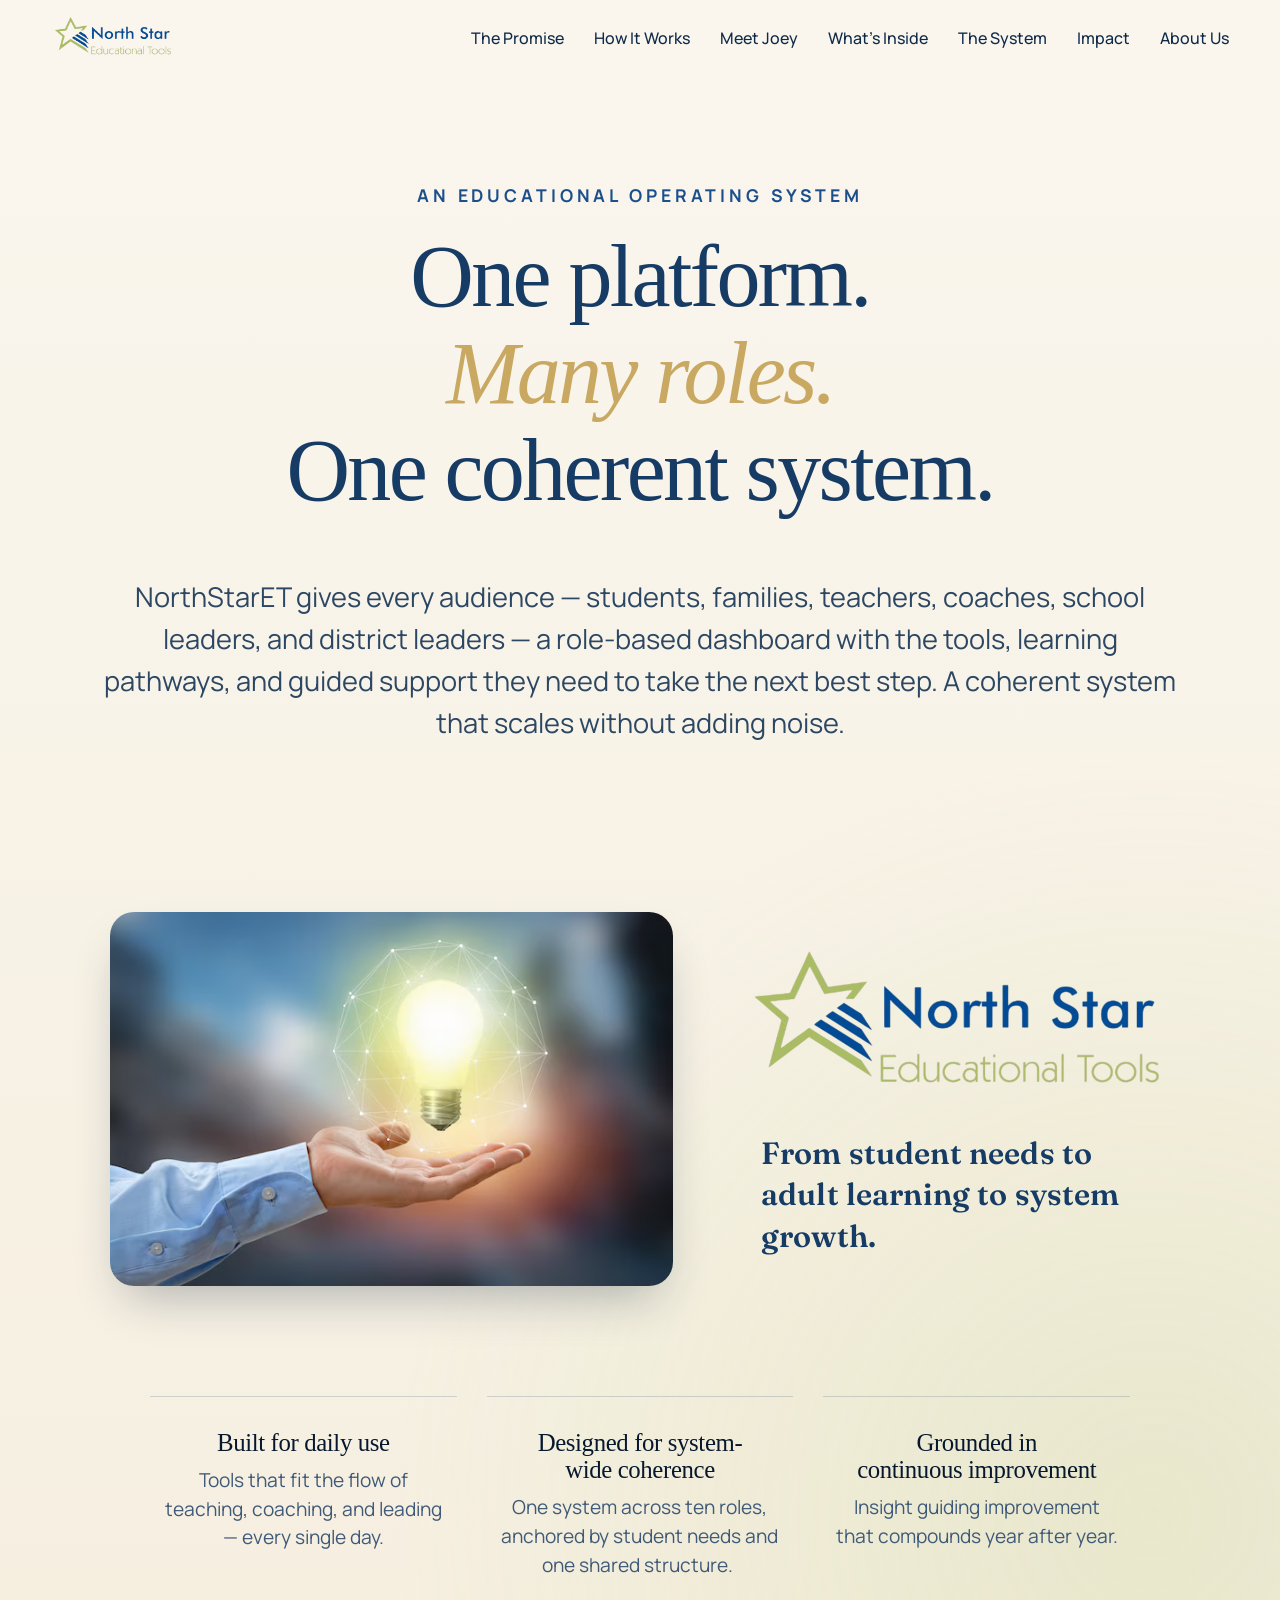
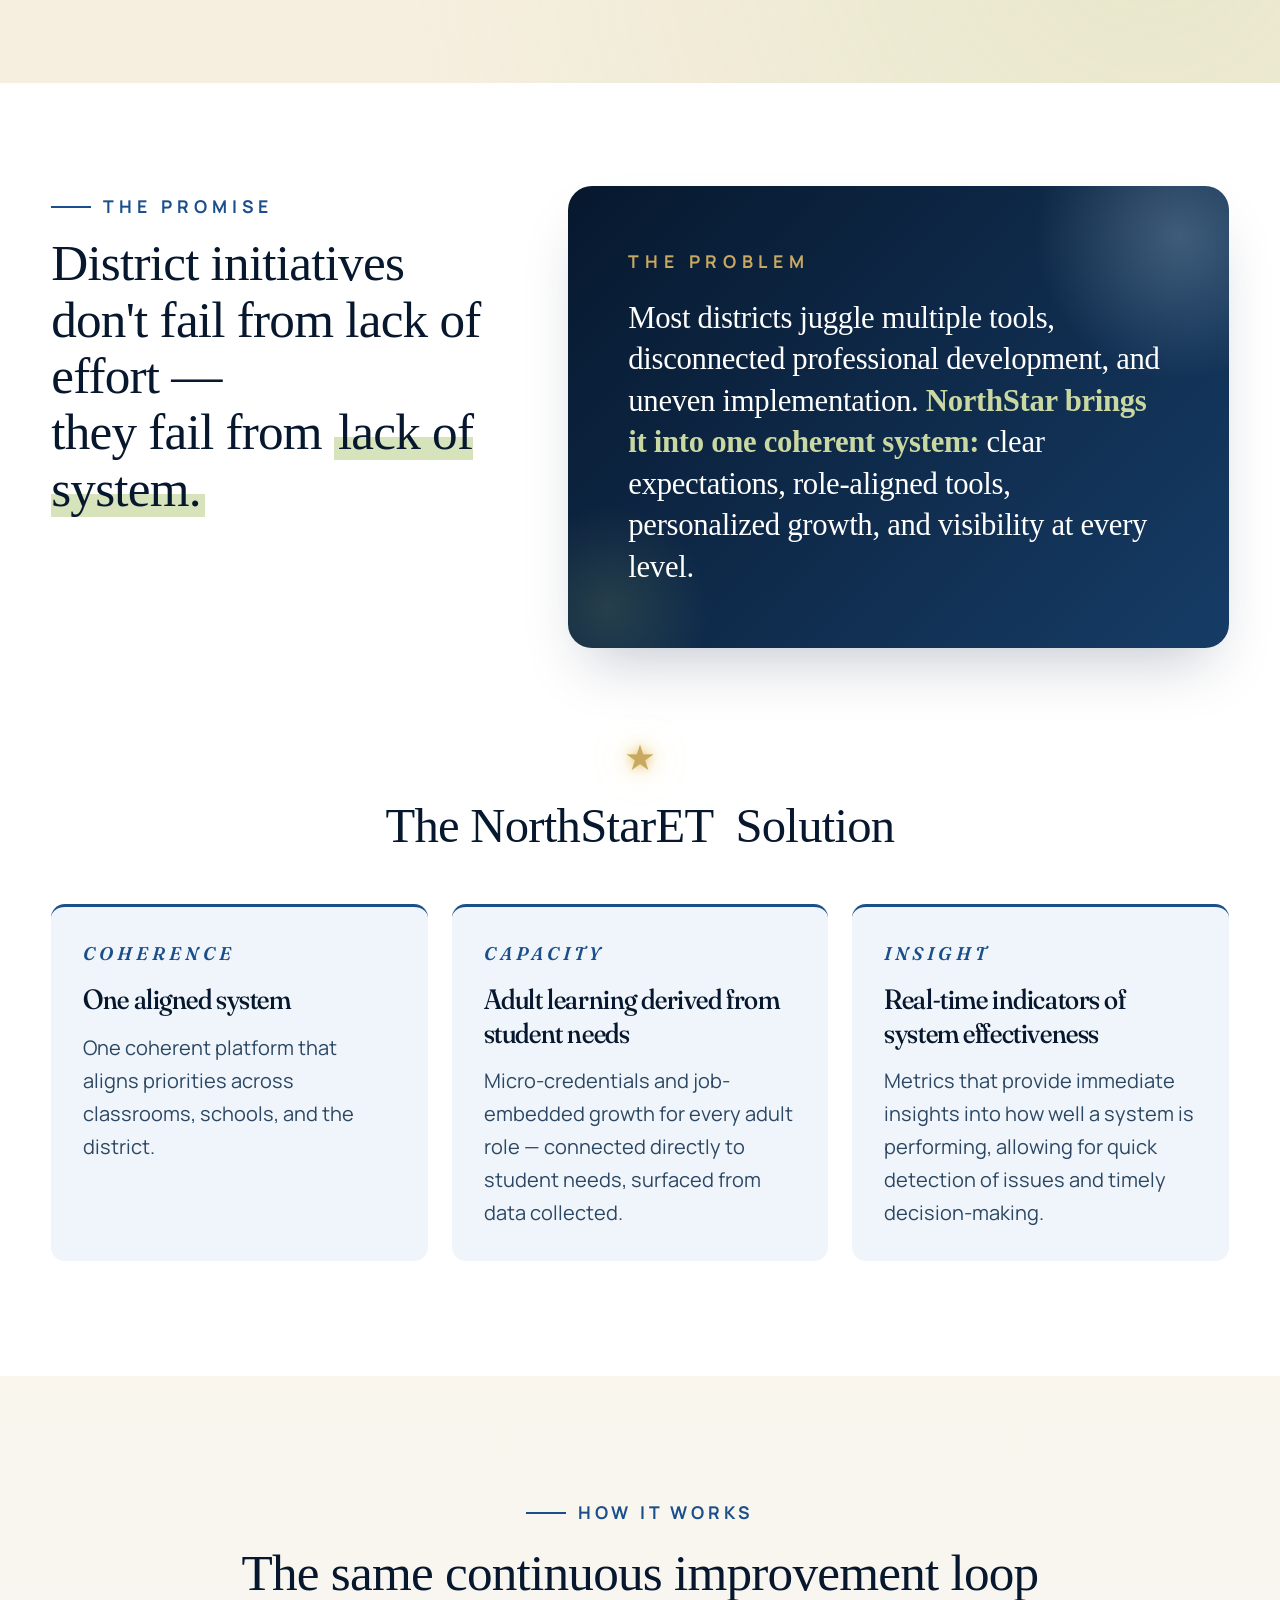
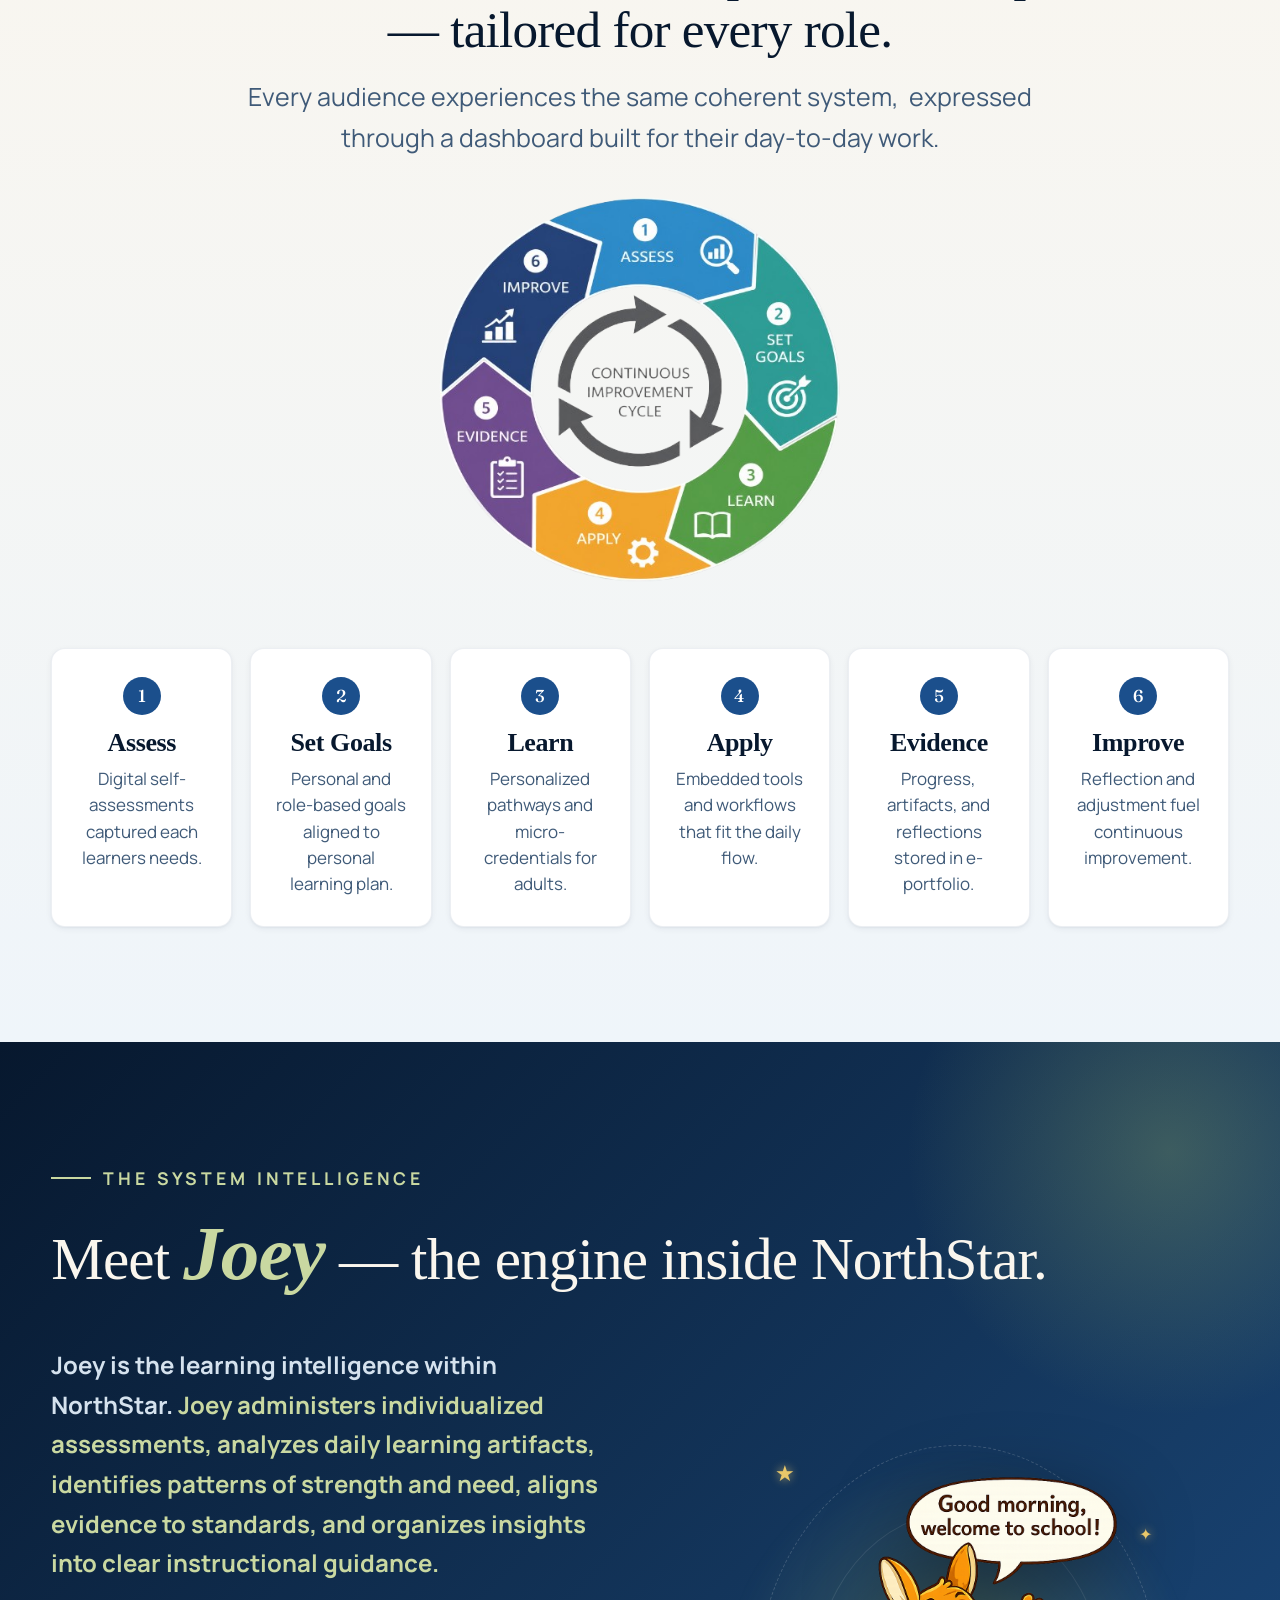
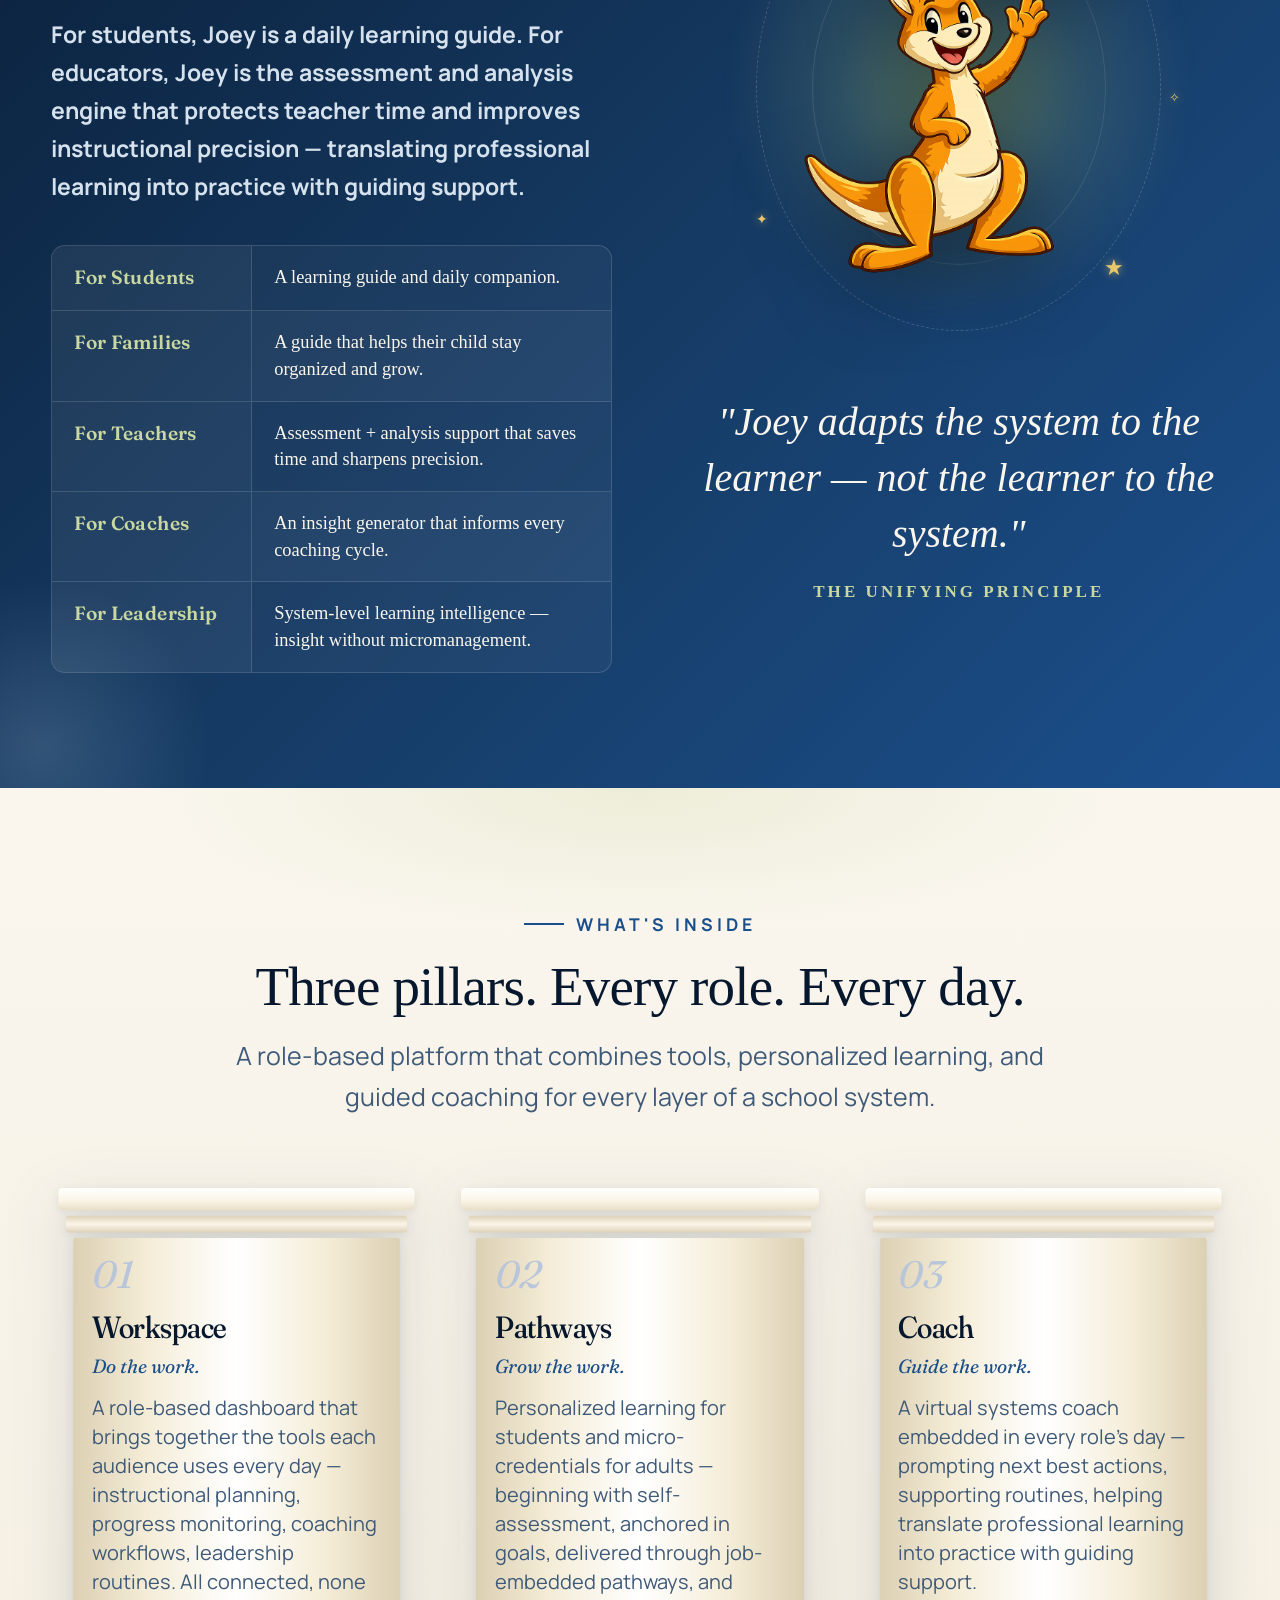
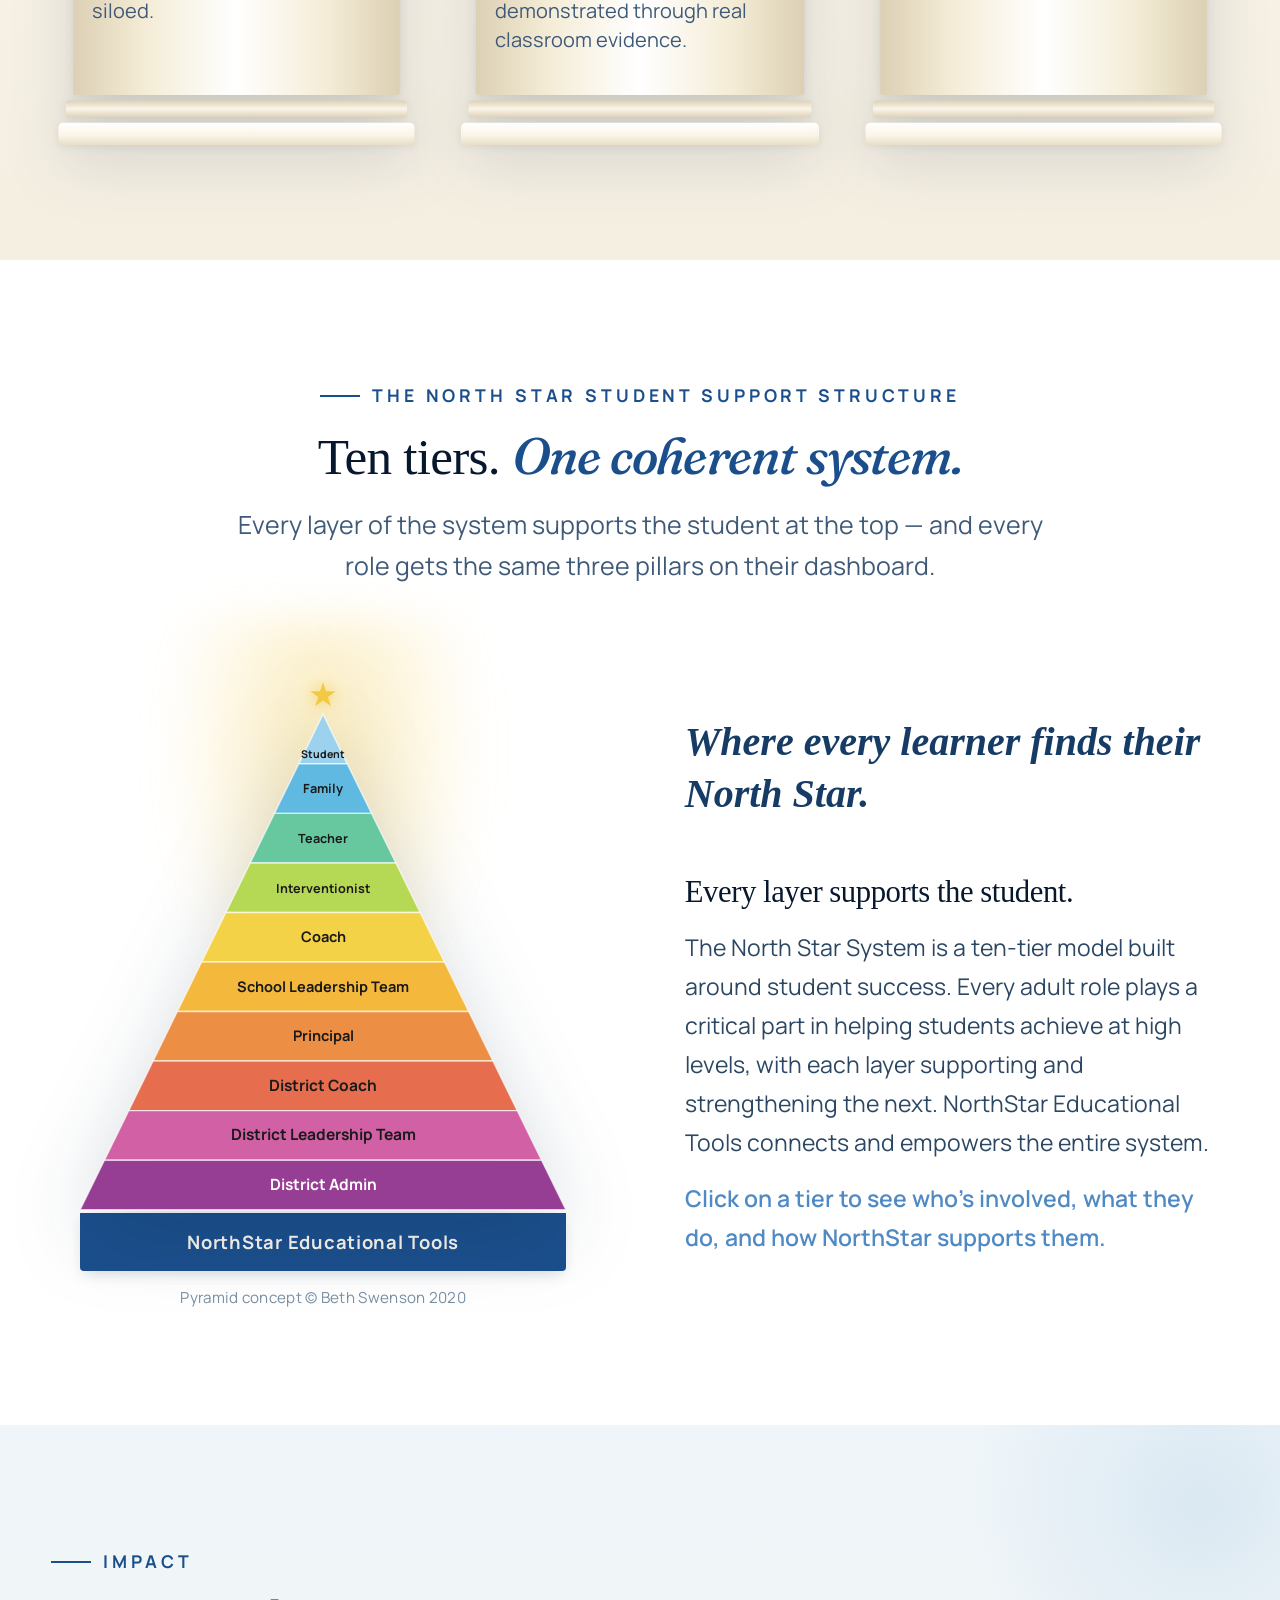
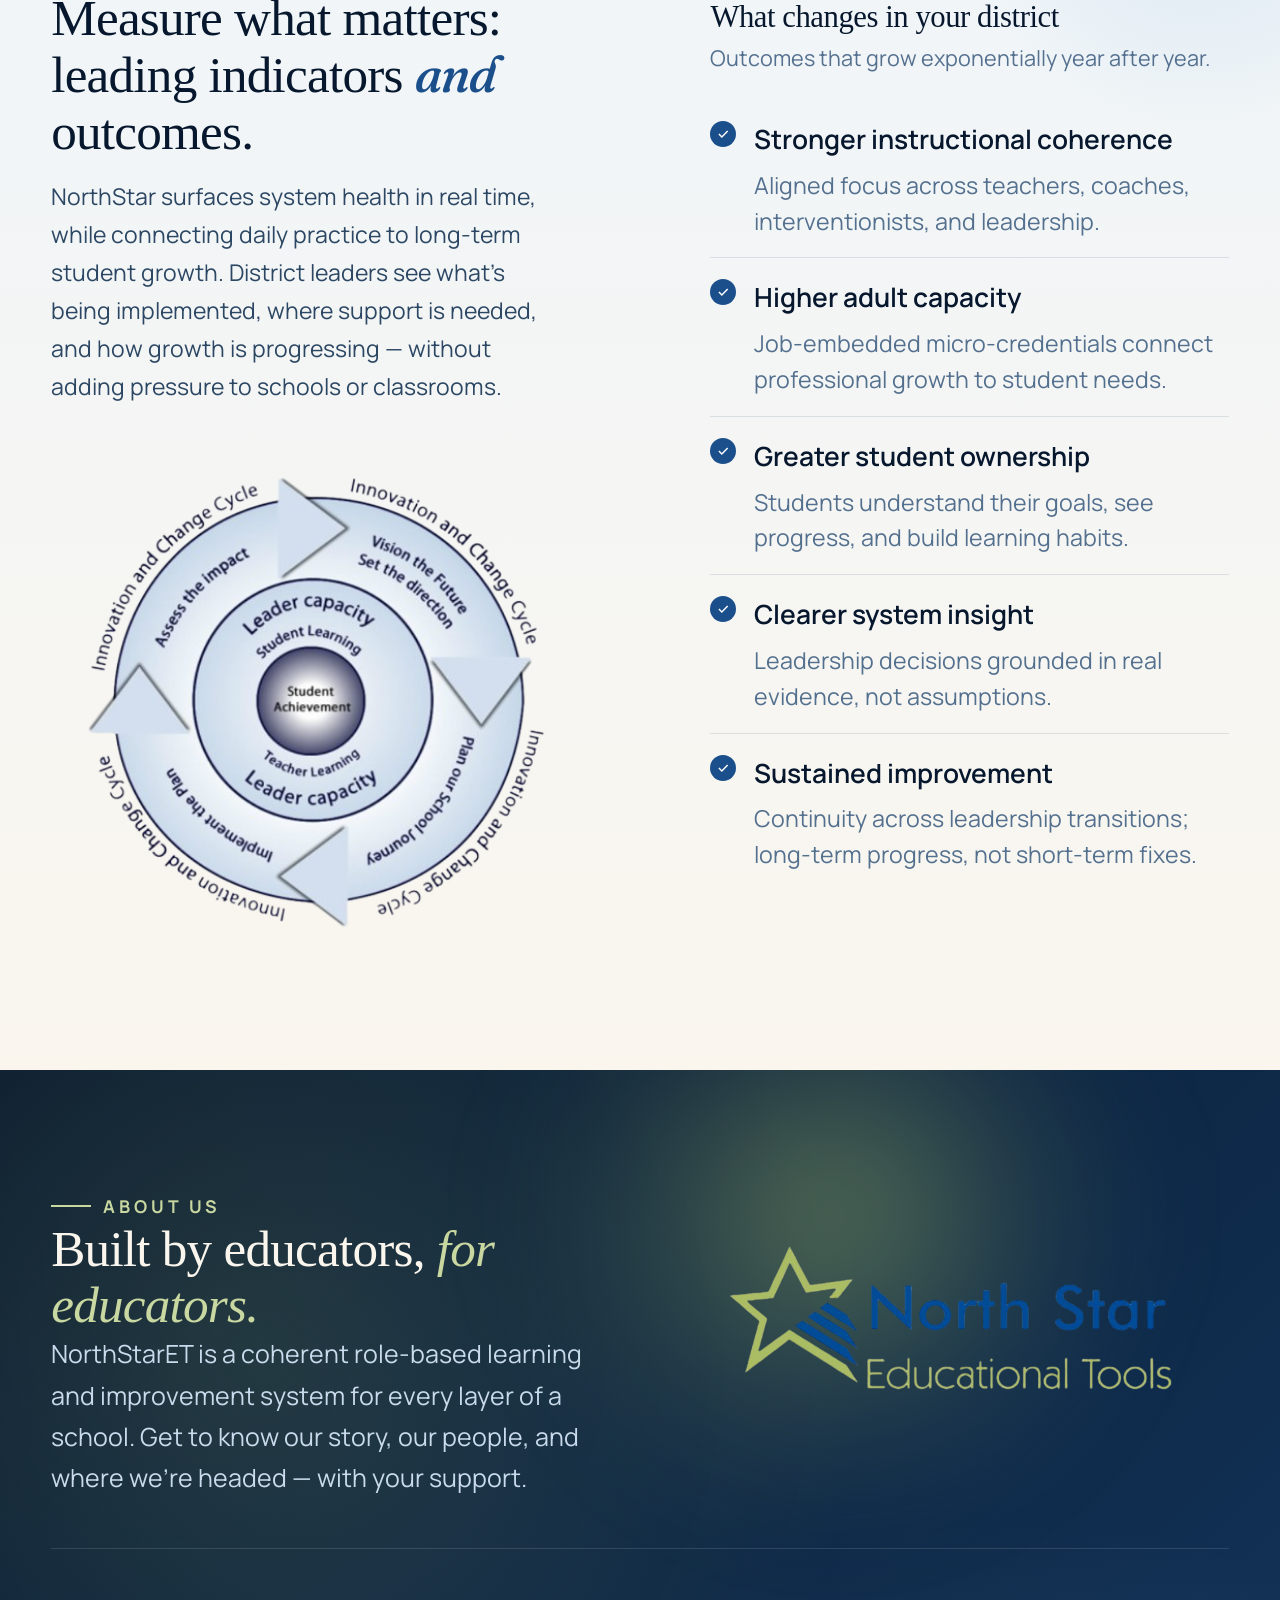
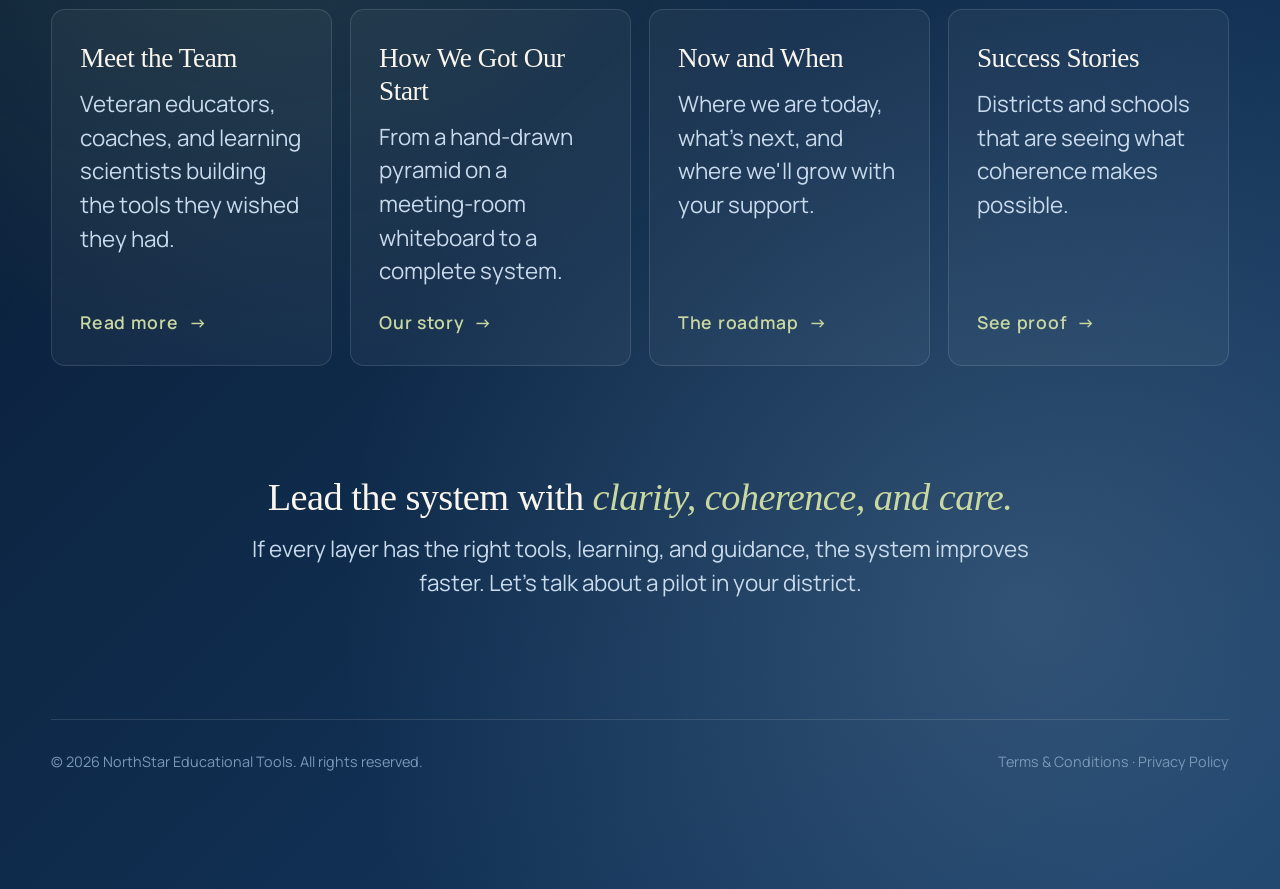
==== commit fdf84fd0: "Update role names and enhance content clarity in design mockup" ====
--- a/design-mockup/index.html
+++ b/design-mockup/index.html
@@ -225,7 +225,7 @@
     <div class="section-head reveal">
       <span class="eyebrow">What's Inside</span>
       <h2 style="font-family: Georgia; font-size: 55px">Three pillars. Every role. Every day.</h2>
-      <p style="font-size: 25px">Make complexity feel elegant. Three repeating pillars appear on every dashboard — so the system stays coherent across ten roles.</p>
+      <p style="font-size: 25px">A role-based platform that combines tools, personalized learning, and guided coaching for every layer of a school system.</p>
     </div>
     <div class="pillars-grid">
       <article class="pillar reveal">
--- a/design-mockup/styles.css
+++ b/design-mockup/styles.css
@@ -902,6 +902,11 @@
   cursor:pointer;
   transition:filter .3s ease, transform .3s ease;
   transform-origin:center;
+  outline:none;
+}
+.pyramid-svg .layer:focus,
+.pyramid-svg .layer:focus-visible{
+  outline:none;
 }
 .pyramid-svg .layer:hover polygon,
 .pyramid-svg .layer:hover path{
@@ -910,8 +915,6 @@
 .pyramid-svg .layer.active polygon,
 .pyramid-svg .layer.active path{
   filter:brightness(1.18);
-  stroke:var(--ink-900);
-  stroke-width:2.5;
 }
 .pyramid-svg .layer text{
   pointer-events:none;
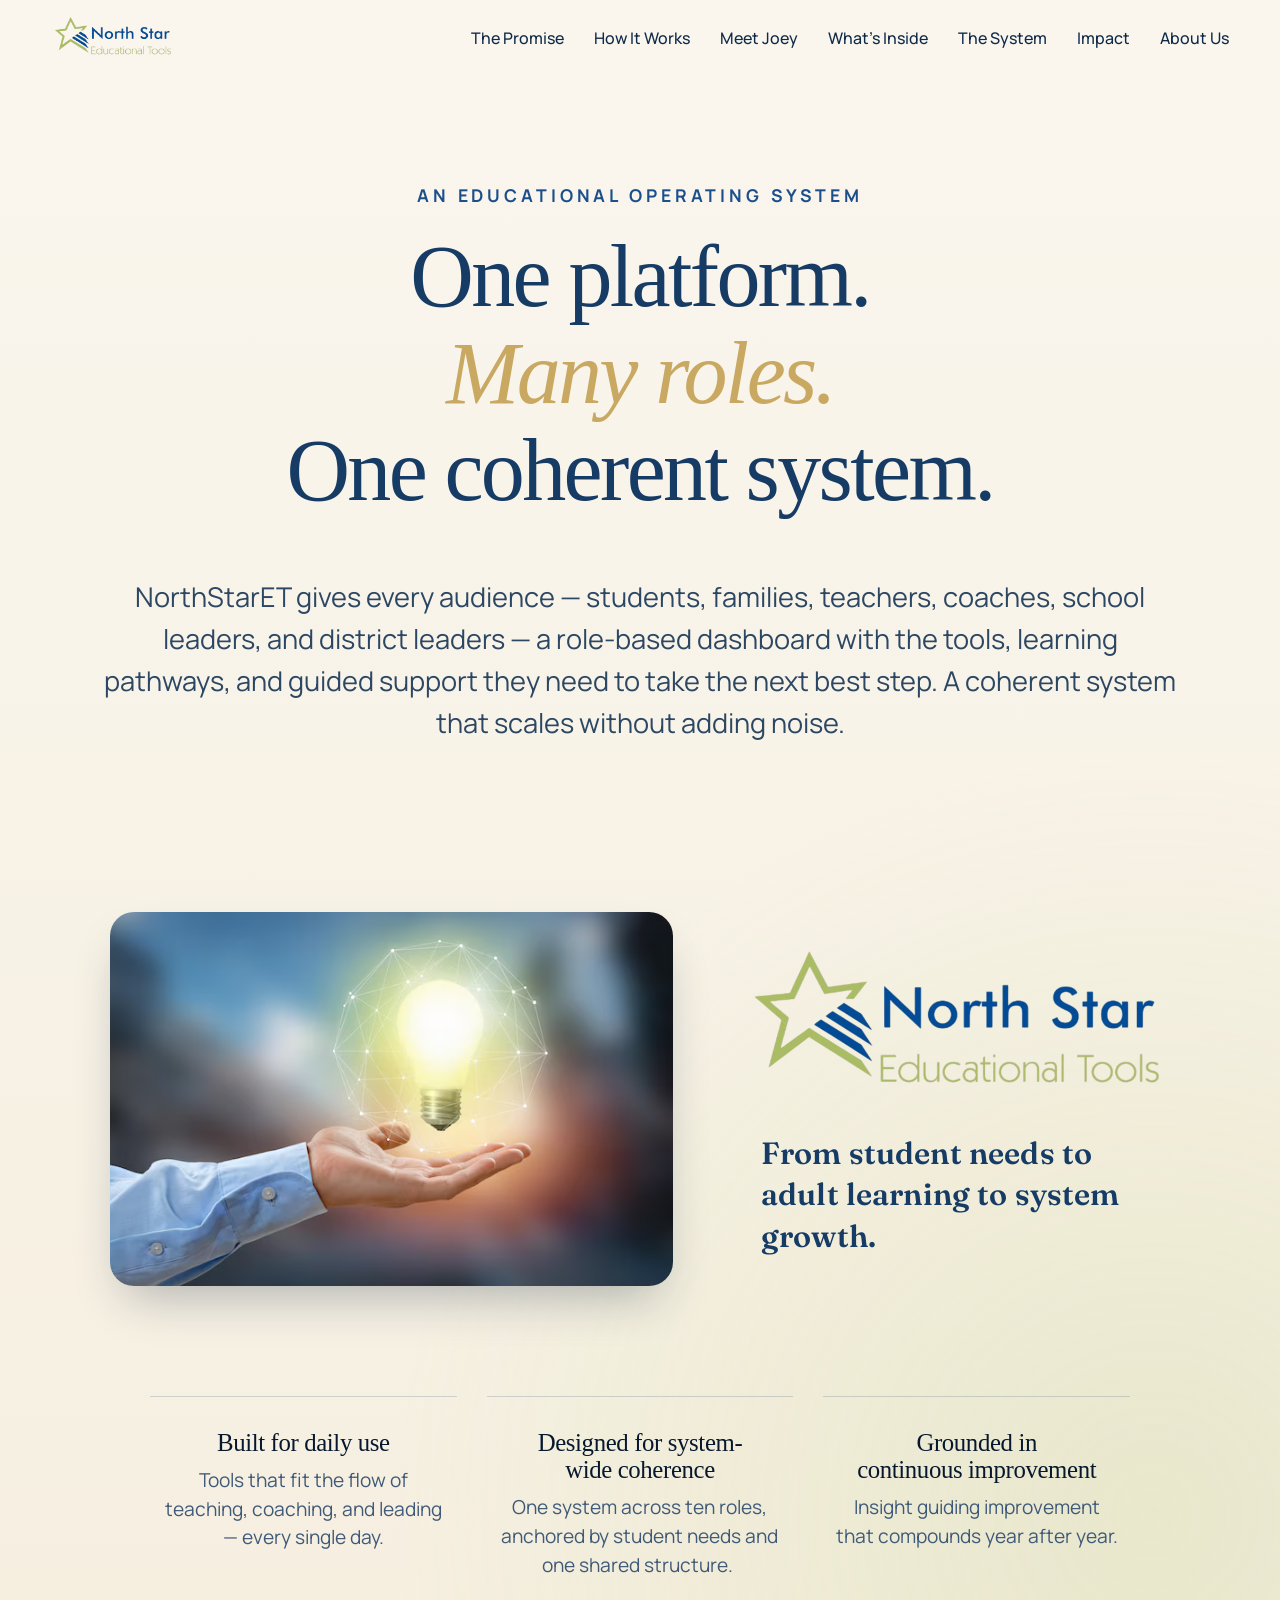
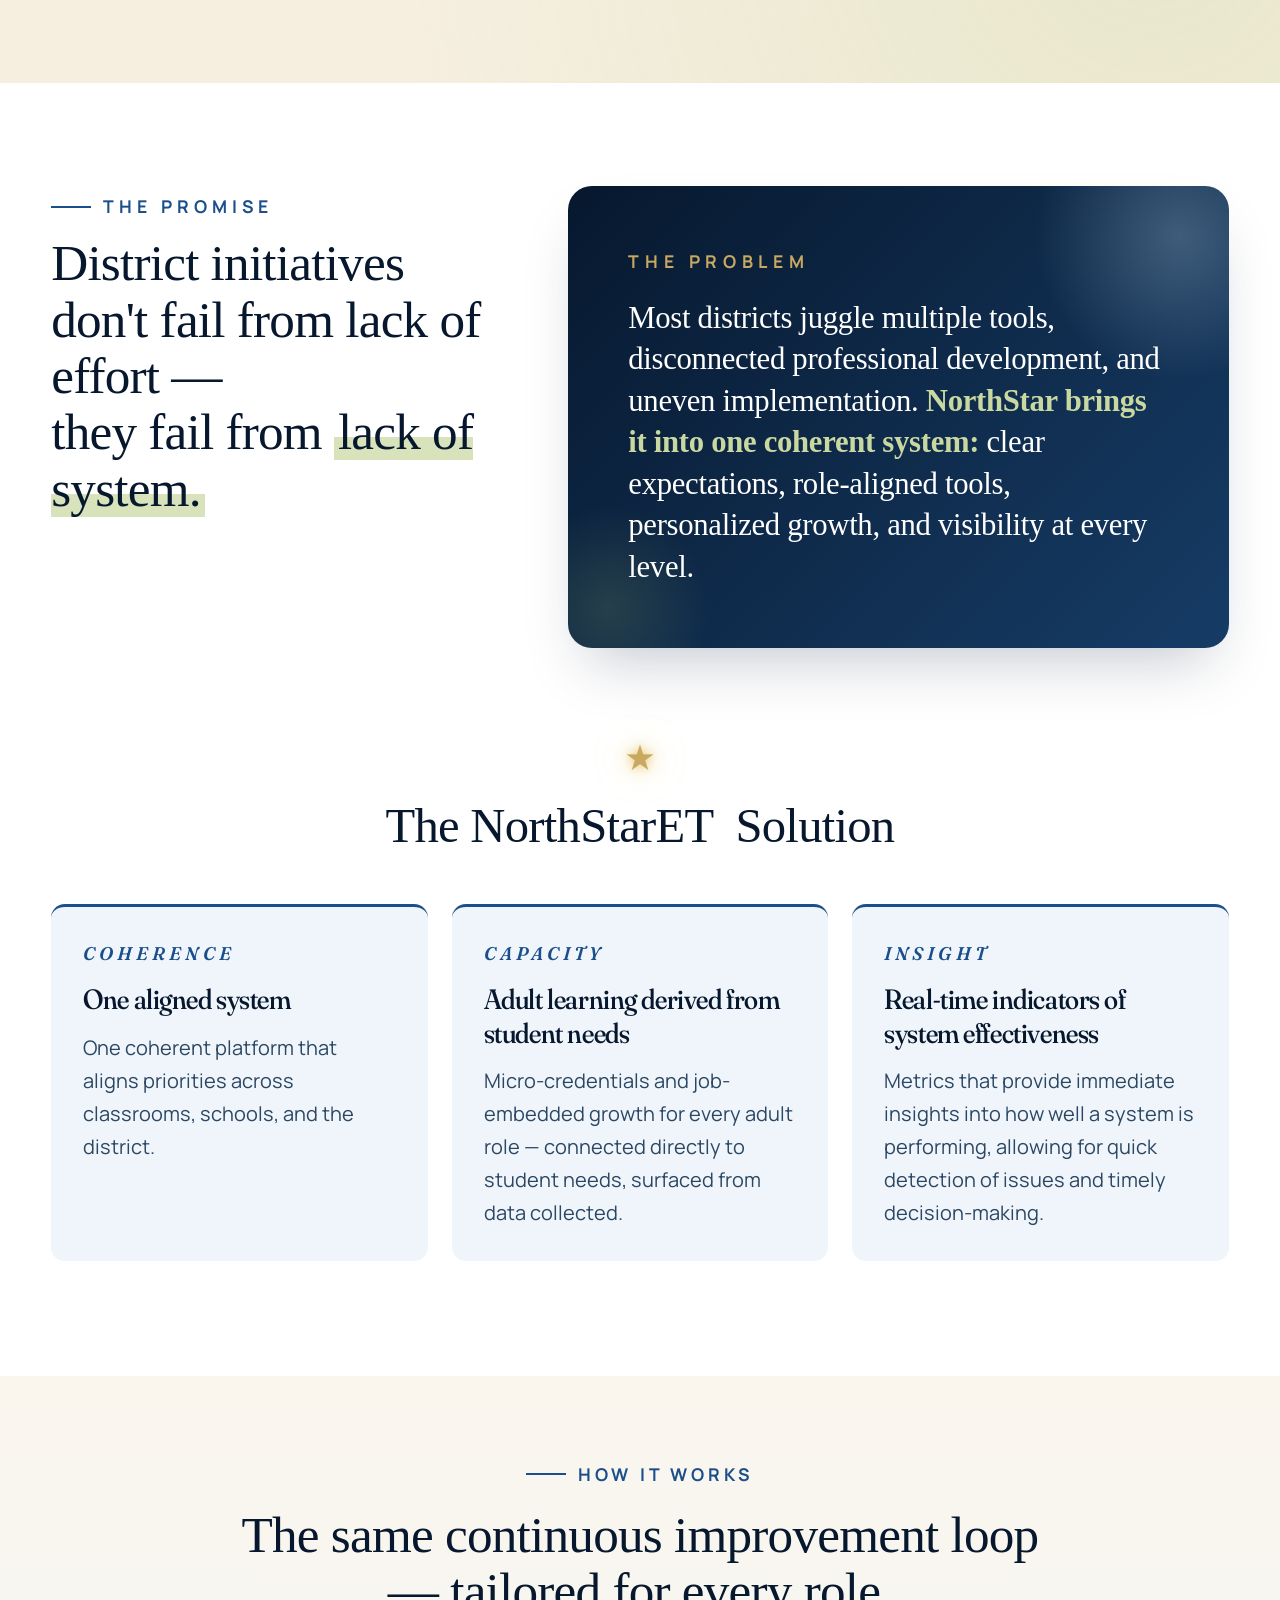
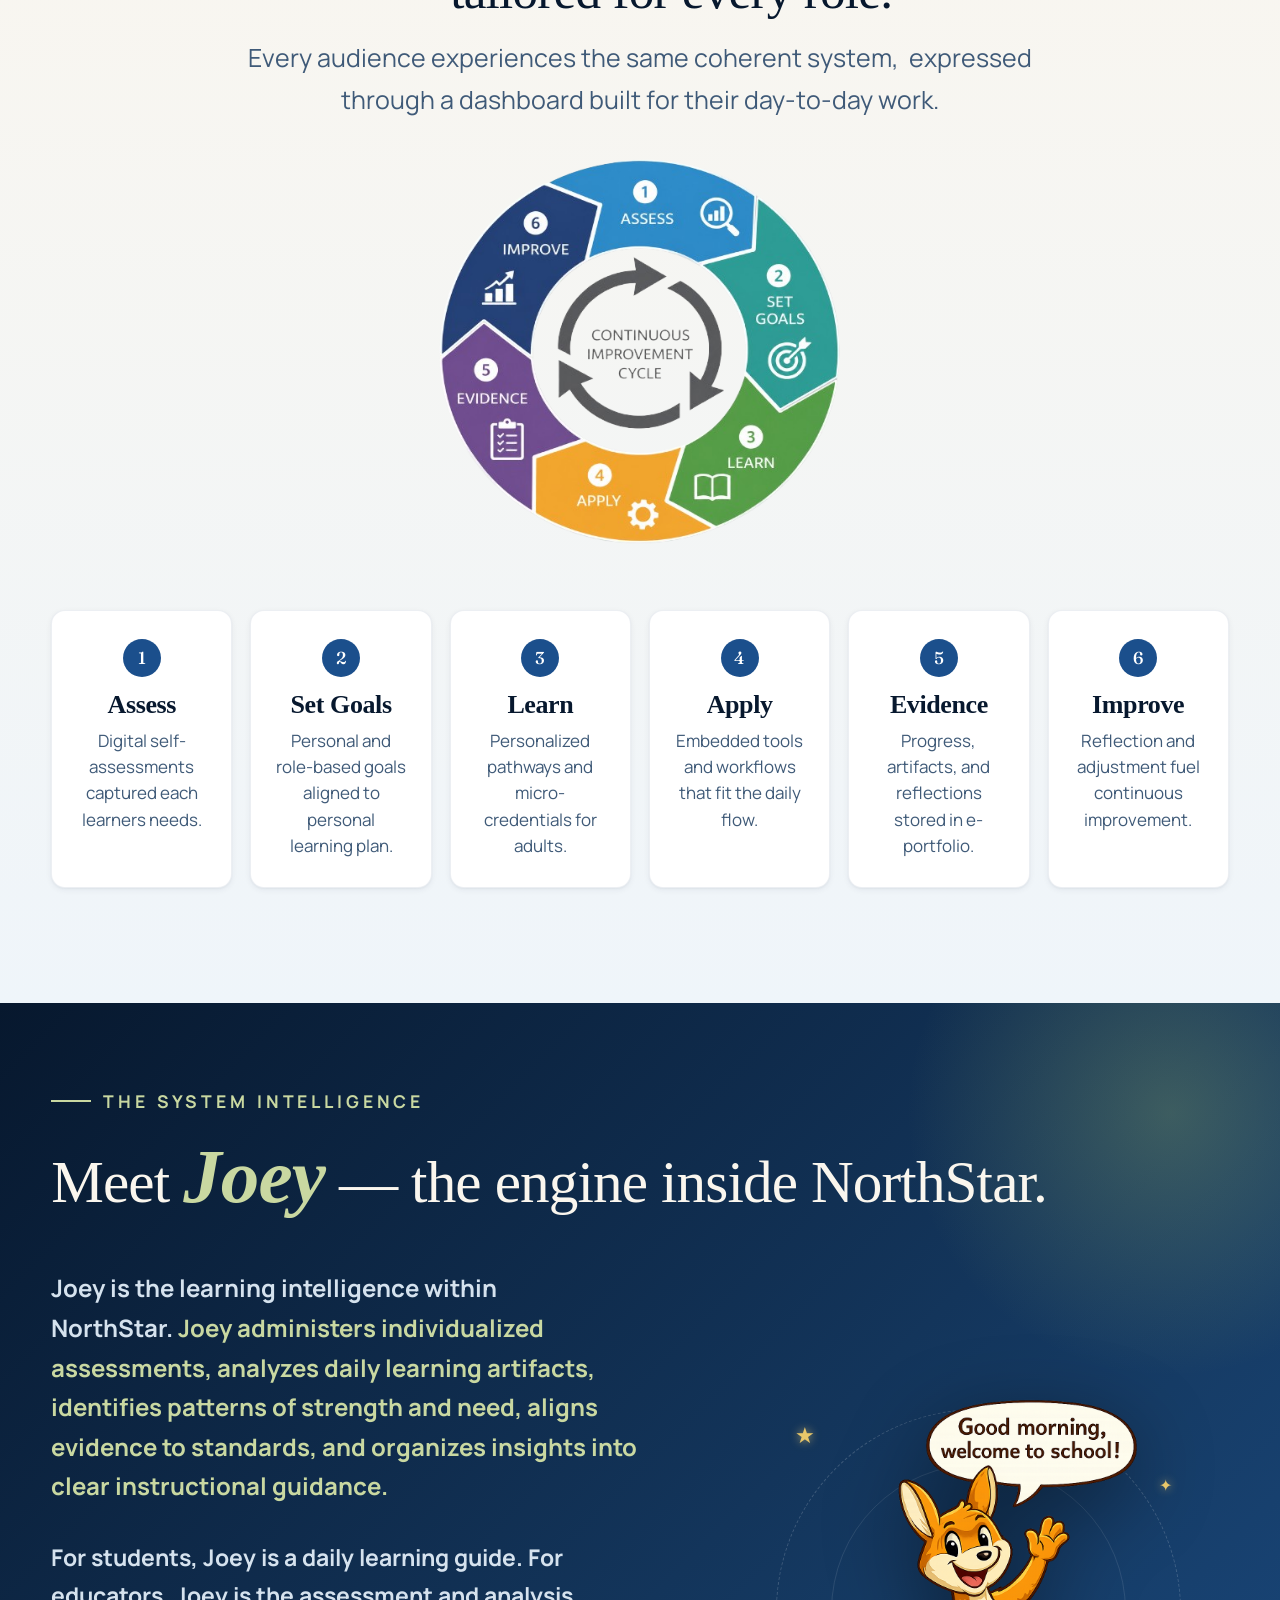
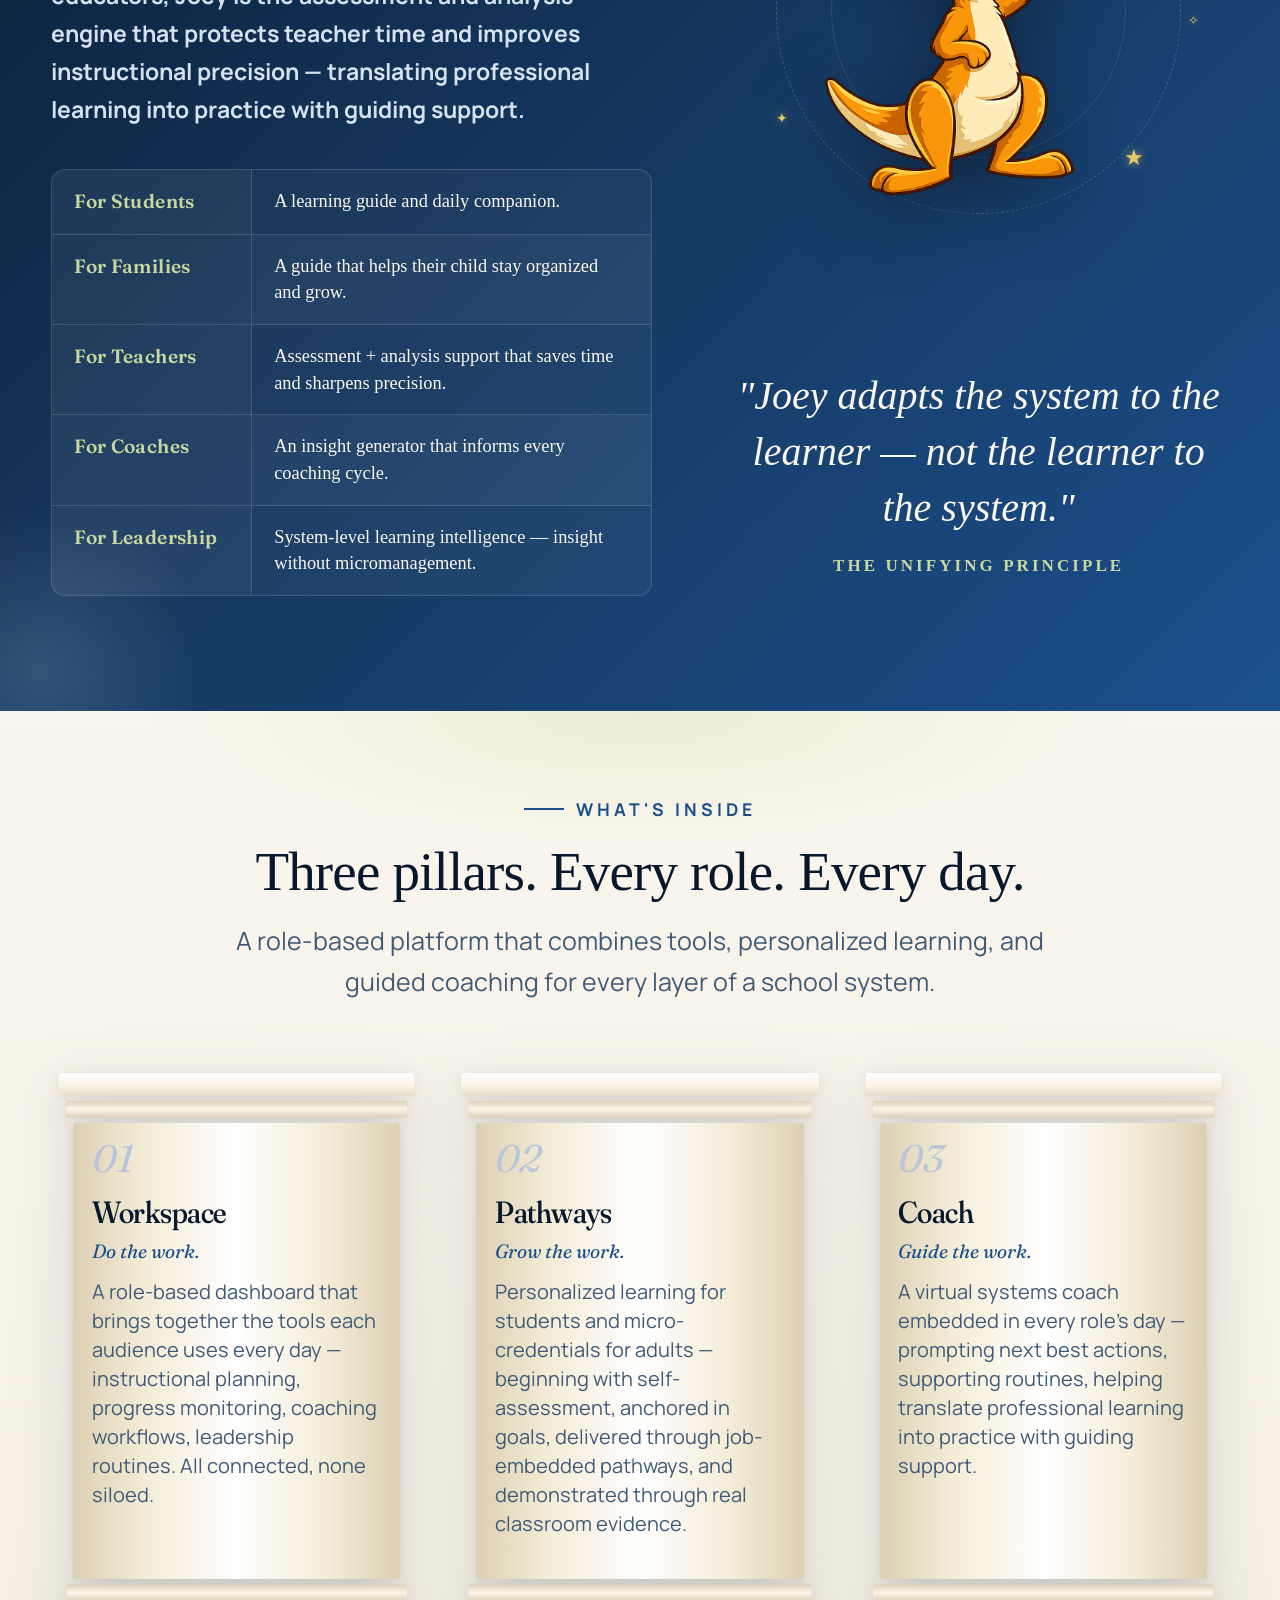
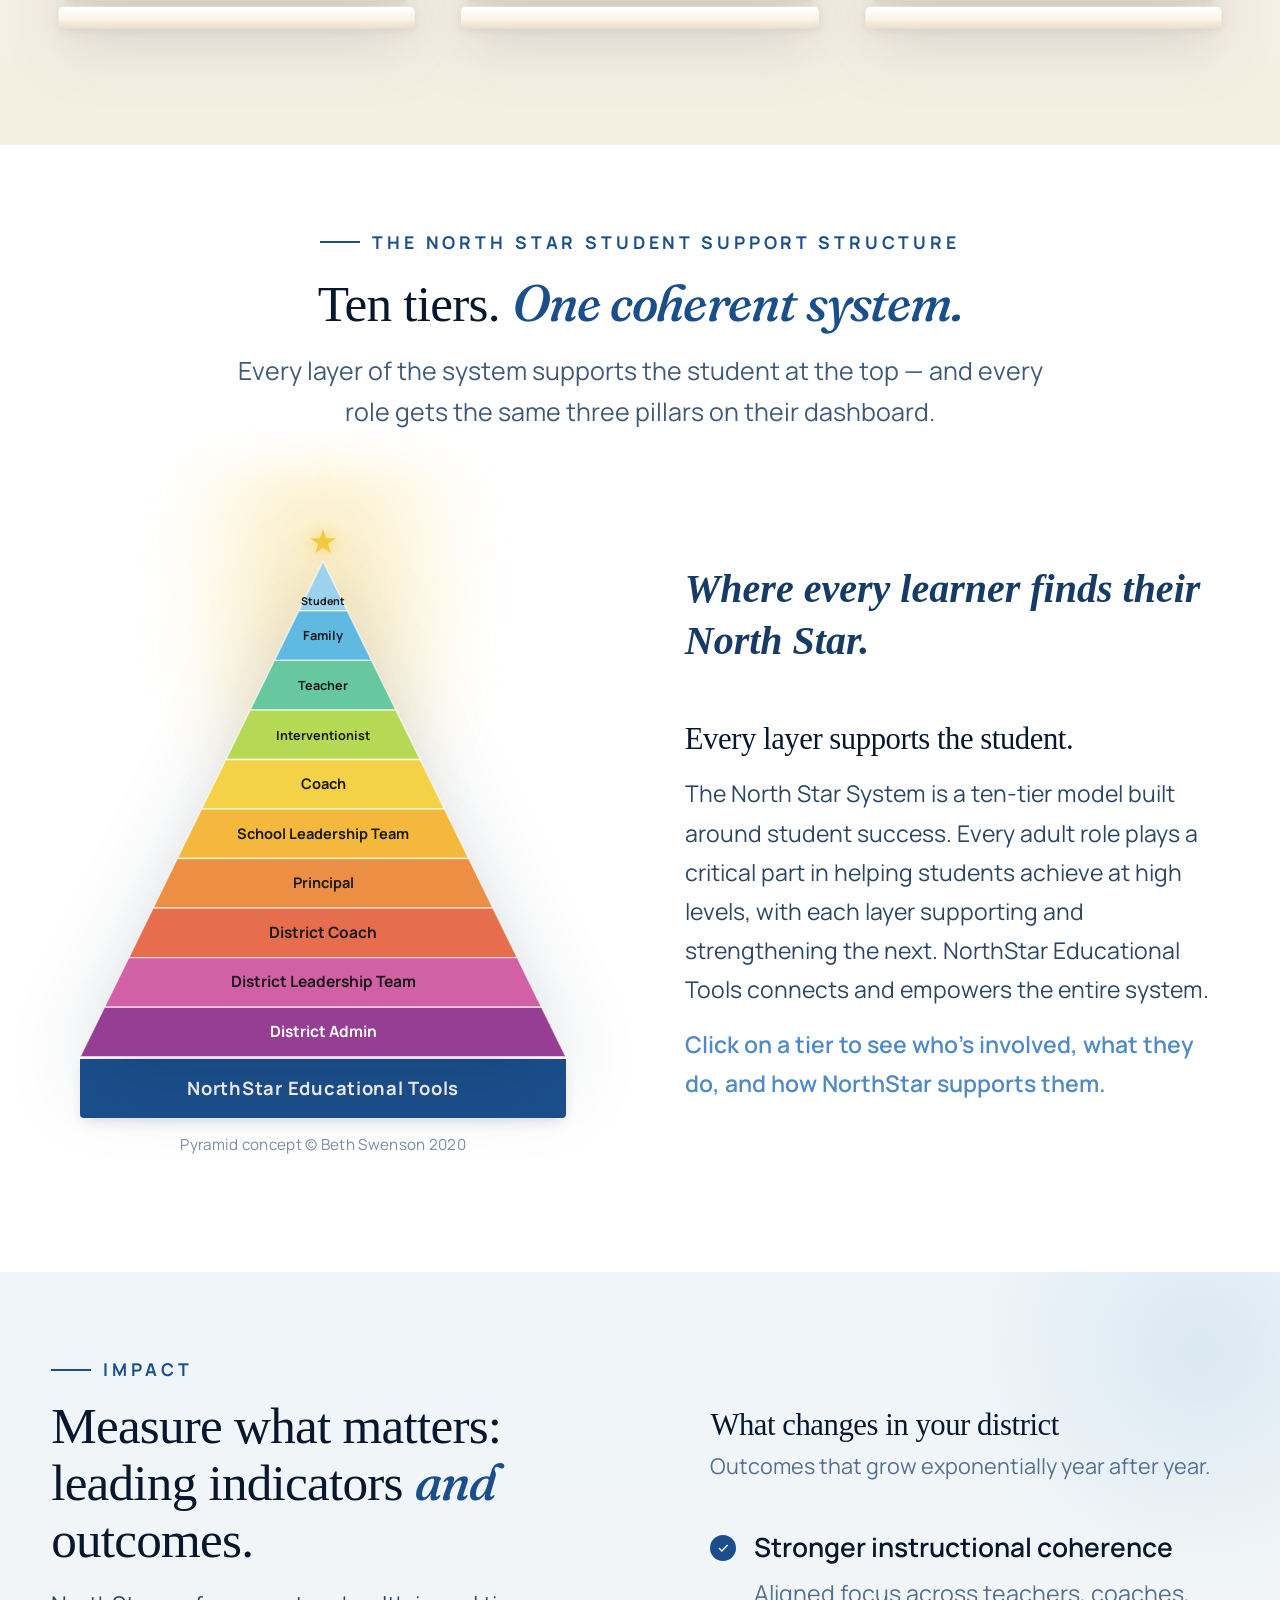
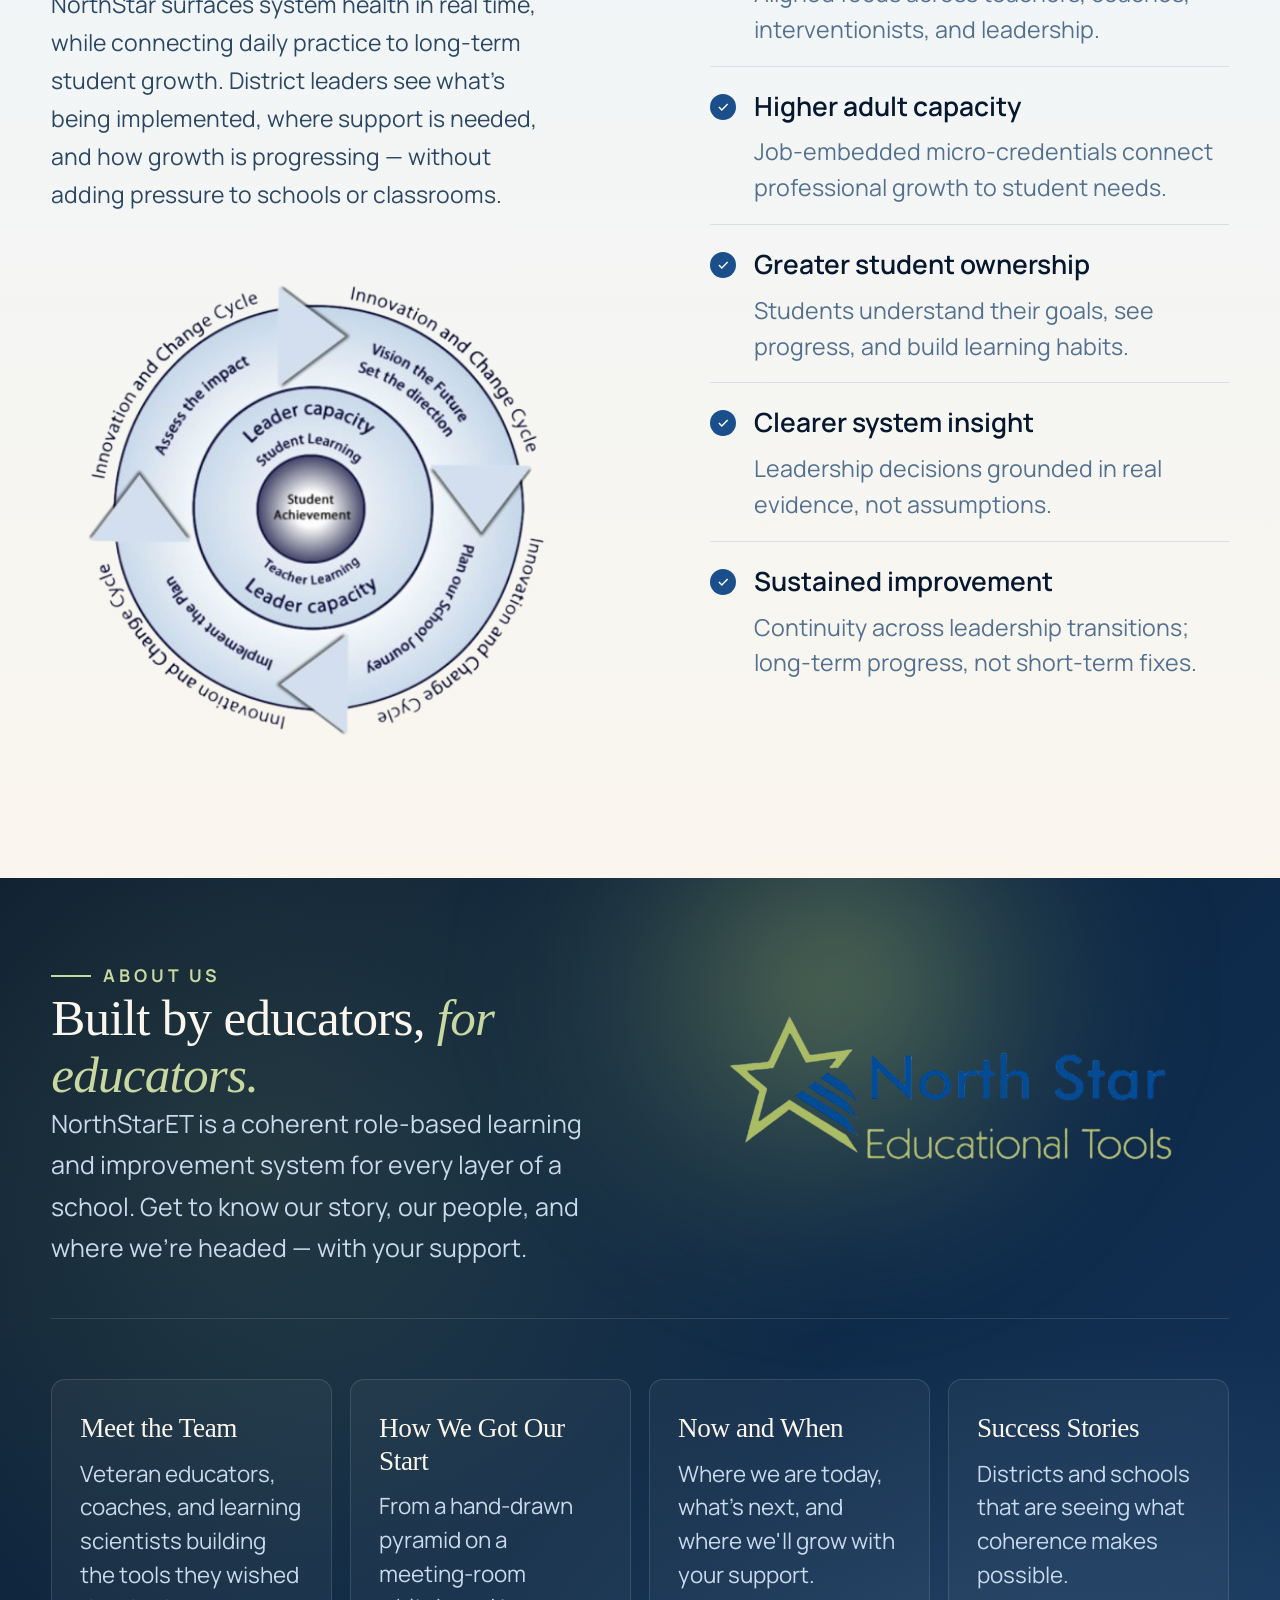
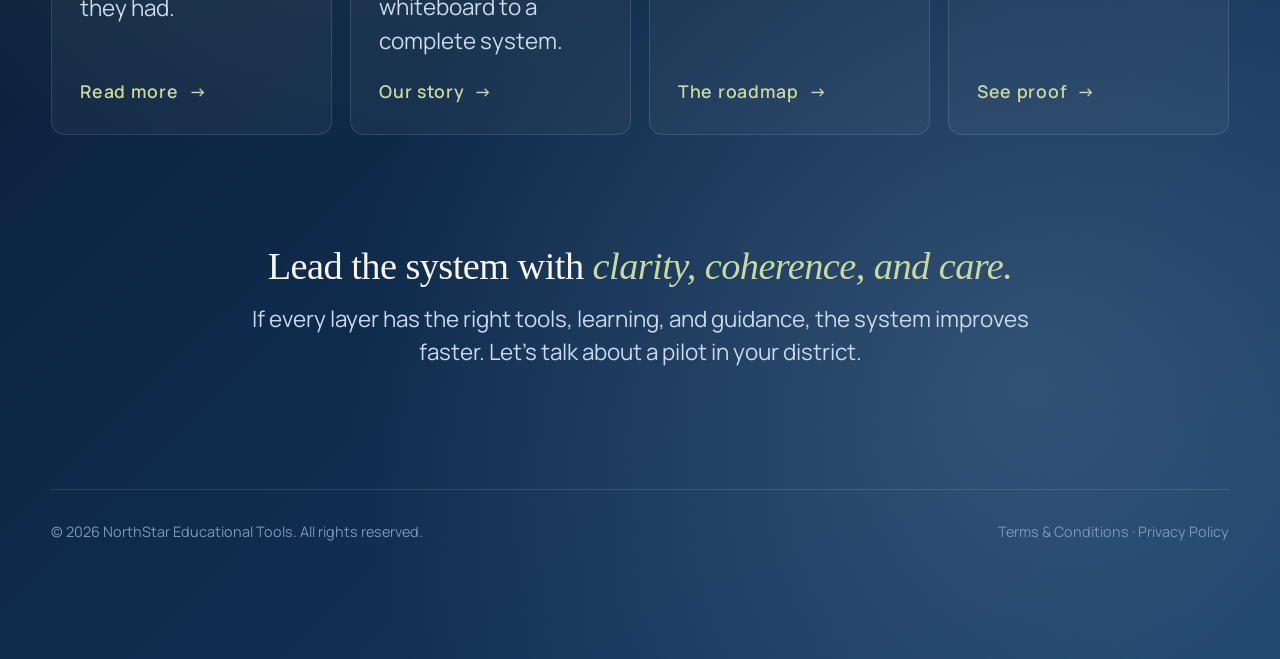
==== commit 8b3fc2c5: "feat: replace Joey image with transparent welcome video" ====
--- a/design-mockup/index.html
+++ b/design-mockup/index.html
@@ -210,9 +210,20 @@
             <span>★</span><span>✦</span><span>★</span><span>✦</span><span>✧</span>
           </div>
           <!-- Joey: friendly kangaroo character -->
-          <img class="joey-img" src="assets/joey.png" alt="Joey the kangaroo" />
-        </div>
-        <p class="joey-quote" style="font-family: Georgia, serif; font-style: italic; font-size: 40px; width: 540px">"Joey adapts the system to the learner — not the learner to the system."</p>
+          <video
+            class="joey-video"
+            aria-label="Joey the kangaroo says, Good morning, welcome to school."
+            poster="assets/joey.png"
+            autoplay
+            muted
+            loop
+            playsinline
+          >
+            <source src="assets/joey-welcome-transparent.webm" type="video/webm" />
+            Your browser does not support the Joey morning welcome video.
+          </video>
+        </div>
+        <p class="joey-quote" style="font-family: Georgia, serif; font-style: italic; font-size: 40px">"Joey adapts the system to the learner — not the learner to the system."</p>
         <p class="joey-quote-attr" style="font-size: 17px">The Unifying Principle</p>
       </div>
     </div>
--- a/design-mockup/styles.css
+++ b/design-mockup/styles.css
@@ -79,7 +79,10 @@
 }
 
 .container{max-width:var(--max); margin:0 auto; padding:0 var(--pad)}
-section{padding:clamp(80px, 9vw, 140px) 0; position:relative}
+section{padding:clamp(40px, 6vw, 90px) 0 clamp(80px, 9vw, 140px); position:relative}
+section[id]{
+  scroll-margin-top: -16px;
+}
 
 /* Buttons */
 .btn{
@@ -676,19 +679,15 @@
 .joey-character{
   position:relative;
   display:flex; flex-direction:column; align-items:center;
+  width:100%;
+  min-width:0;
 }
 .joey-aura{
   position:relative;
   width:min(100%, 460px);
   aspect-ratio:1;
+  margin-block:min(21.111%, 97px);
   display:grid; place-items:center;
-}
-.joey-aura::before{
-  content:""; position:absolute; inset:0;
-  background: radial-gradient(circle at center, rgba(168,193,106,.5) 0%, rgba(168,193,106,.15) 35%, transparent 65%);
-  border-radius:50%;
-  filter:blur(8px);
-  animation: pulseGlow 4s ease-in-out infinite;
 }
 @keyframes pulseGlow{ 0%,100%{transform:scale(1); opacity:.85} 50%{transform:scale(1.08); opacity:1} }
 .joey-aura .ring{
@@ -698,7 +697,7 @@
 }
 .joey-aura .ring.r1{ inset:6%; animation: spin 50s linear infinite; }
 .joey-aura .ring.r2{ inset:18%; animation: spin 35s linear infinite reverse; border-style:solid; border-color:rgba(255,255,255,.1); }
-.joey-svg, .joey-img{
+.joey-svg, .joey-video{
   position:relative; z-index:2;
   width:80%;
   height:auto;
@@ -706,6 +705,14 @@
   margin:0 auto;
   filter: drop-shadow(0 20px 40px rgba(0,0,0,.4));
 }
+.joey-video{
+  position:absolute;
+  top:50%;
+  left:50%;
+  transform:translate(-50%, -50%);
+  aspect-ratio:9 / 16;
+  object-fit:contain;
+}
 .joey-stars{
   position:absolute; inset:0; pointer-events:none;
   z-index:3;
@@ -729,6 +736,7 @@
   font-size:1.3rem; line-height:1.4;
   text-align:center; color:var(--cream);
   max-width:32ch;
+  width:min(100%, 540px);
 }
 .joey-quote-attr{
   margin-top:16px; font-size:.85rem;
@@ -1091,7 +1099,7 @@
   font-family:Georgia, serif;
   font-style:italic;
   color:var(--ink-900);
-  font-size:1.15rem;
+  font-size:1.1rem;
   margin:0 0 12px;
   line-height:1.4;
   max-width:none;
@@ -1216,7 +1224,7 @@
   background:var(--royal);
   border-radius:50%; flex-shrink:0;
   display:flex; align-items:center; justify-content:center;
-  margin-top:3px;
+  margin-top:9px;
 }
 .outcomes-list .check svg{width:14px; height:14px; fill:none; stroke:#fff; stroke-width:2.5}
 .outcomes-list strong{color:var(--ink-900); font-weight:600; font-size:1.65rem}
@@ -1443,8 +1451,8 @@
   margin-bottom:14px;
 }
 .info-modal p{
-  font-size:1.05rem; line-height:1.7;
-  margin-bottom:14px;
+  font-size:1.3rem; line-height:1.65;
+  margin-bottom:18px;
 }
 
 /* ================================================================
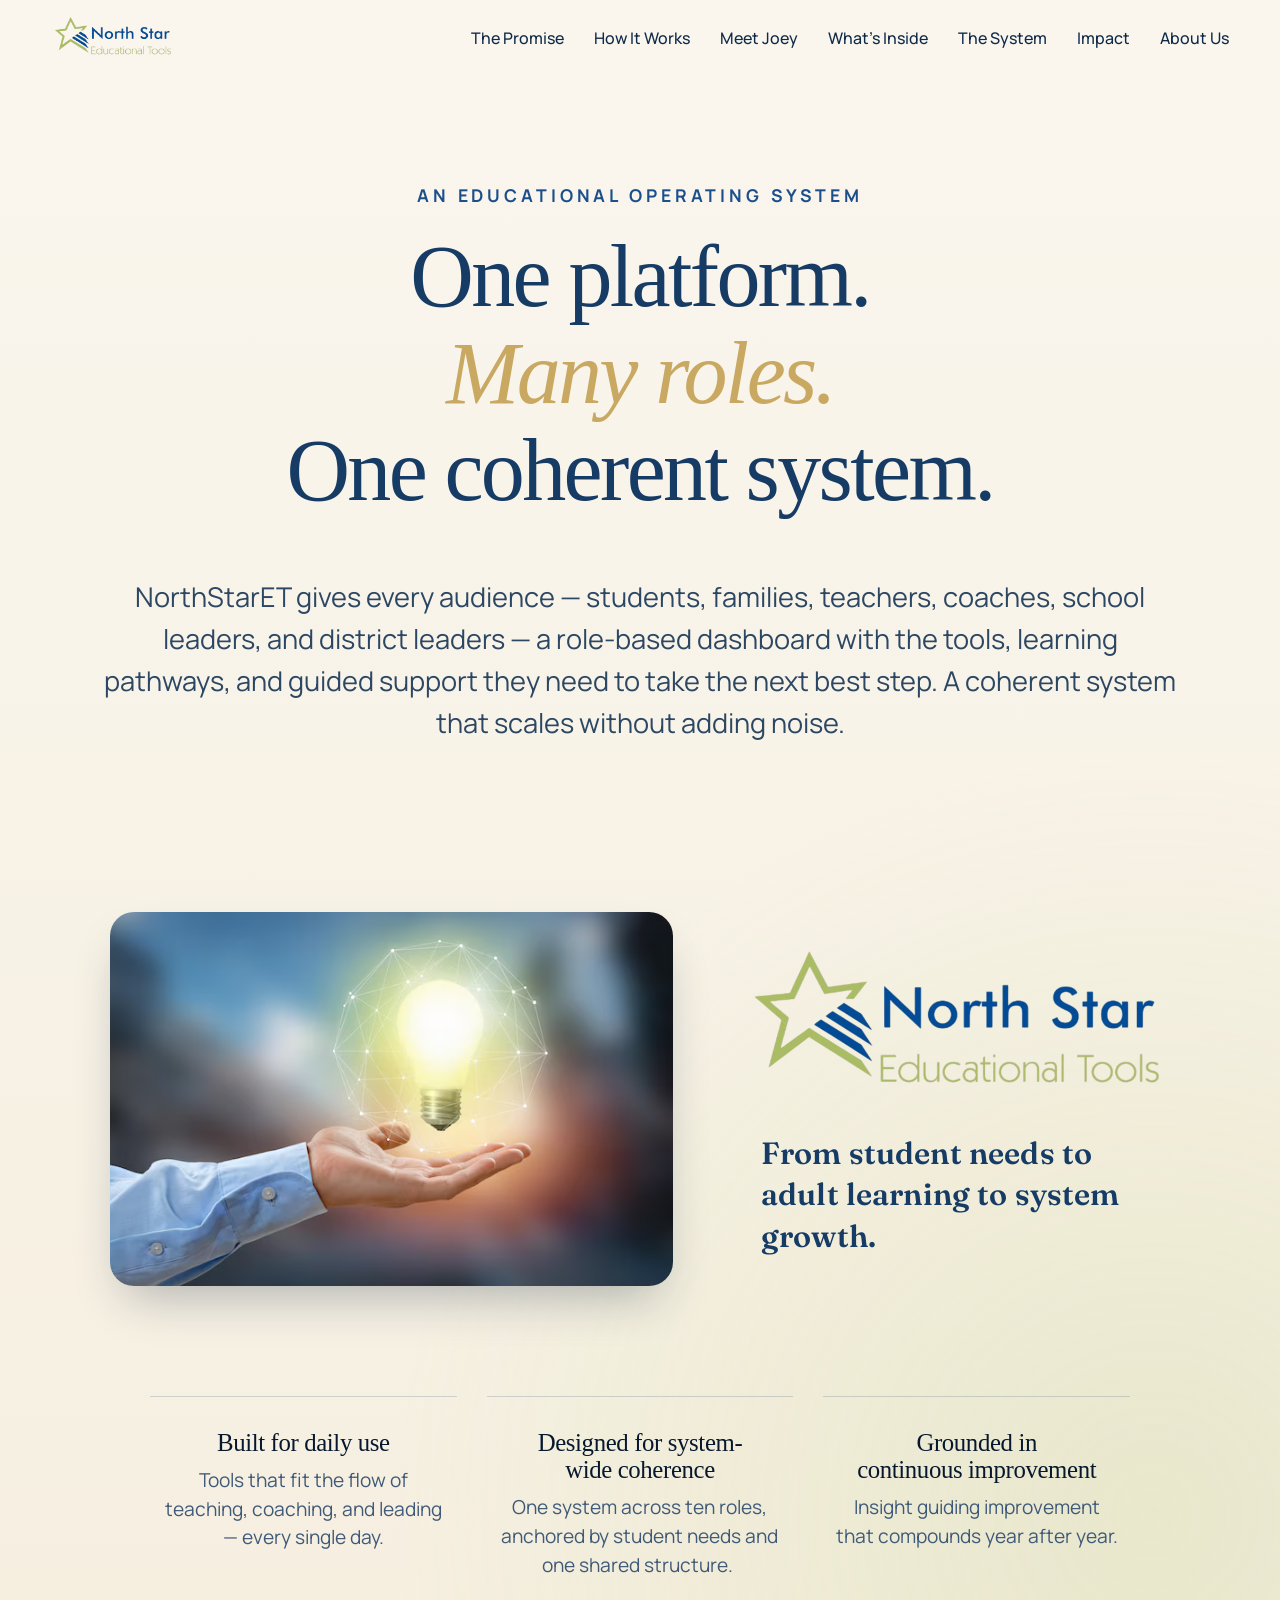
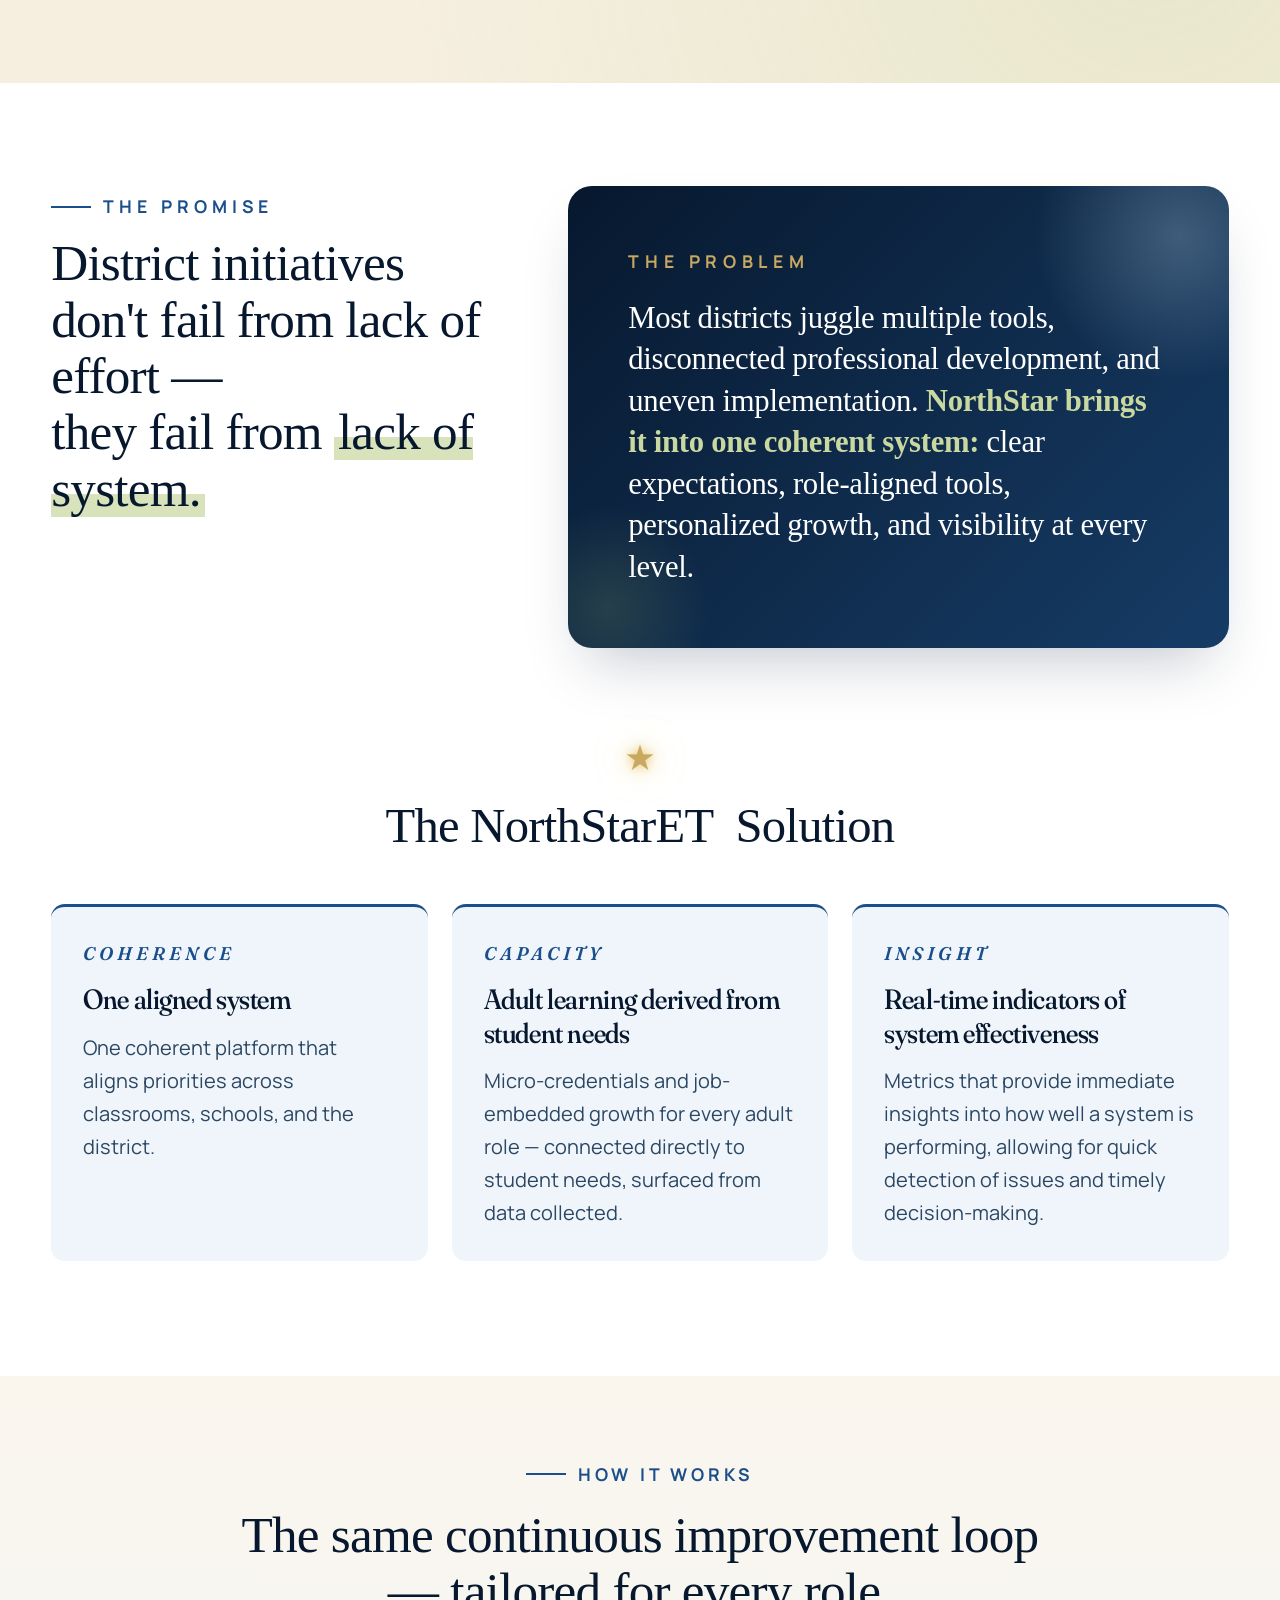
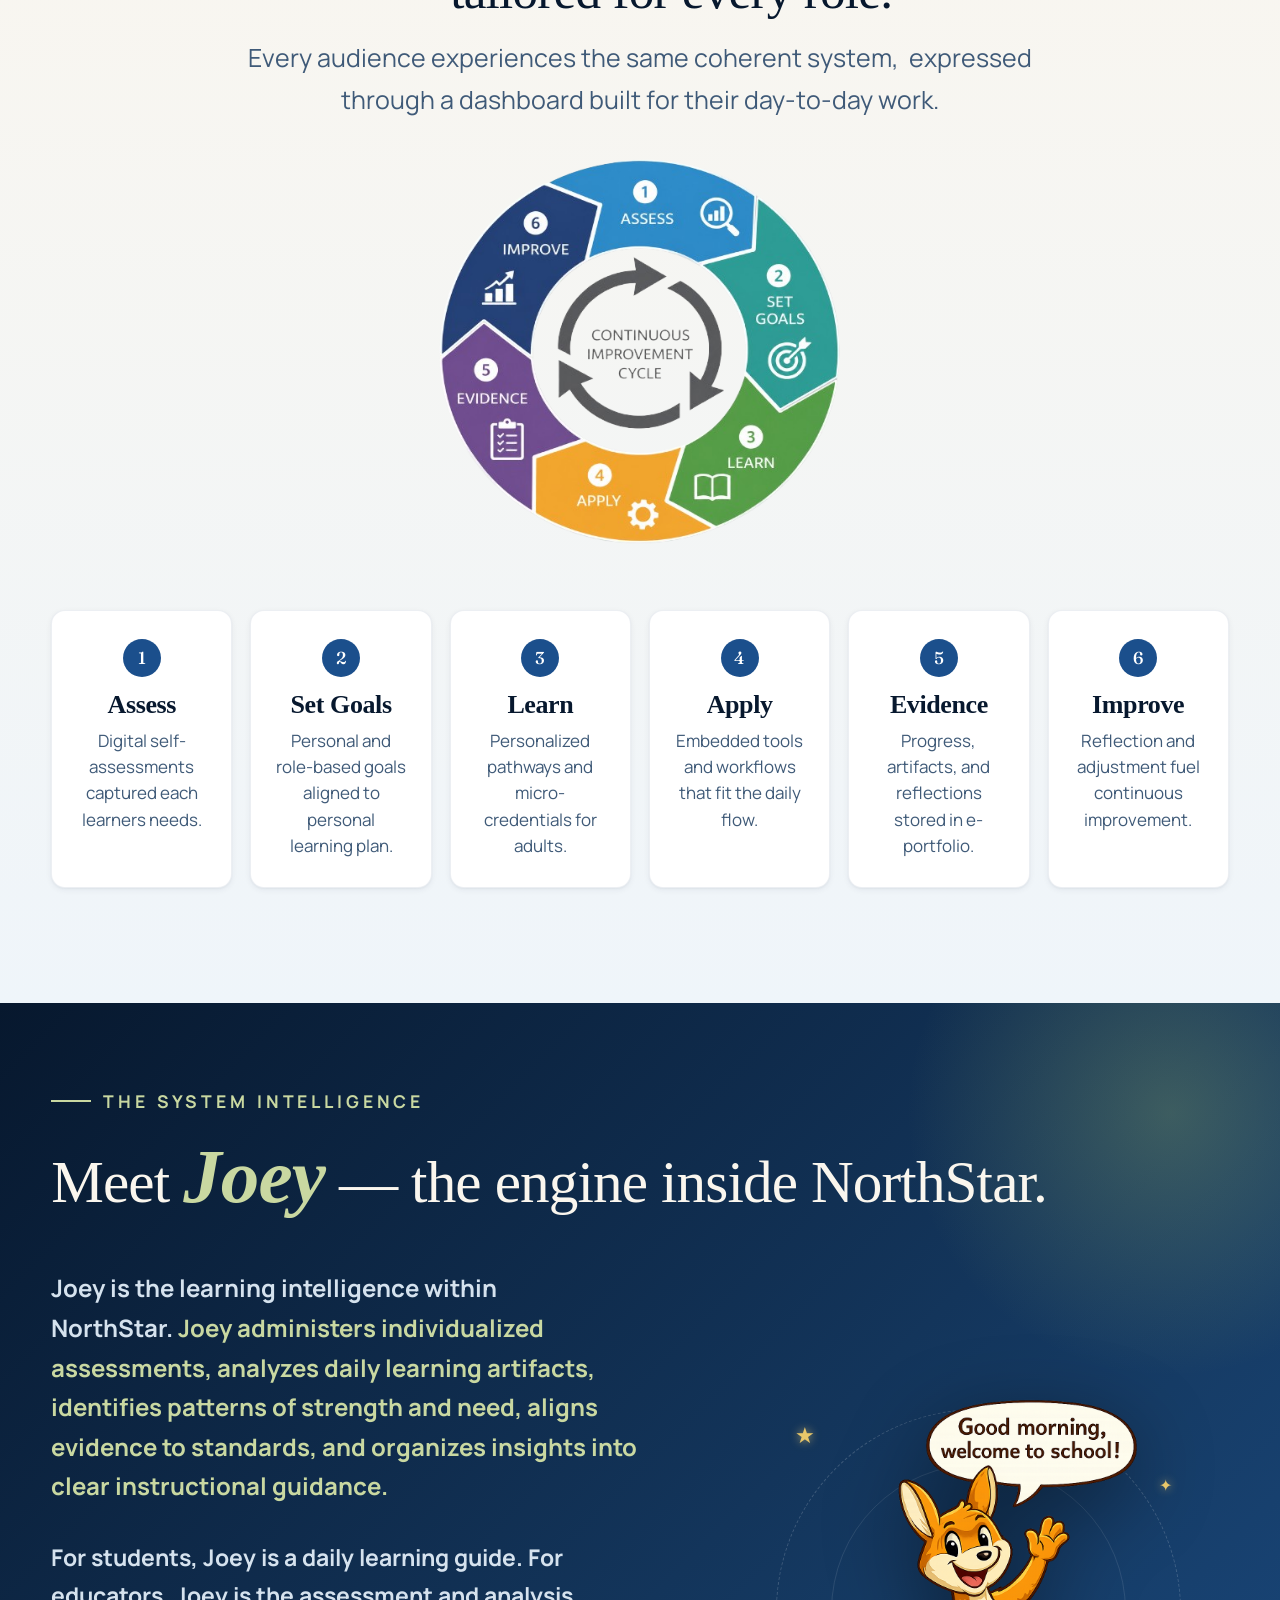
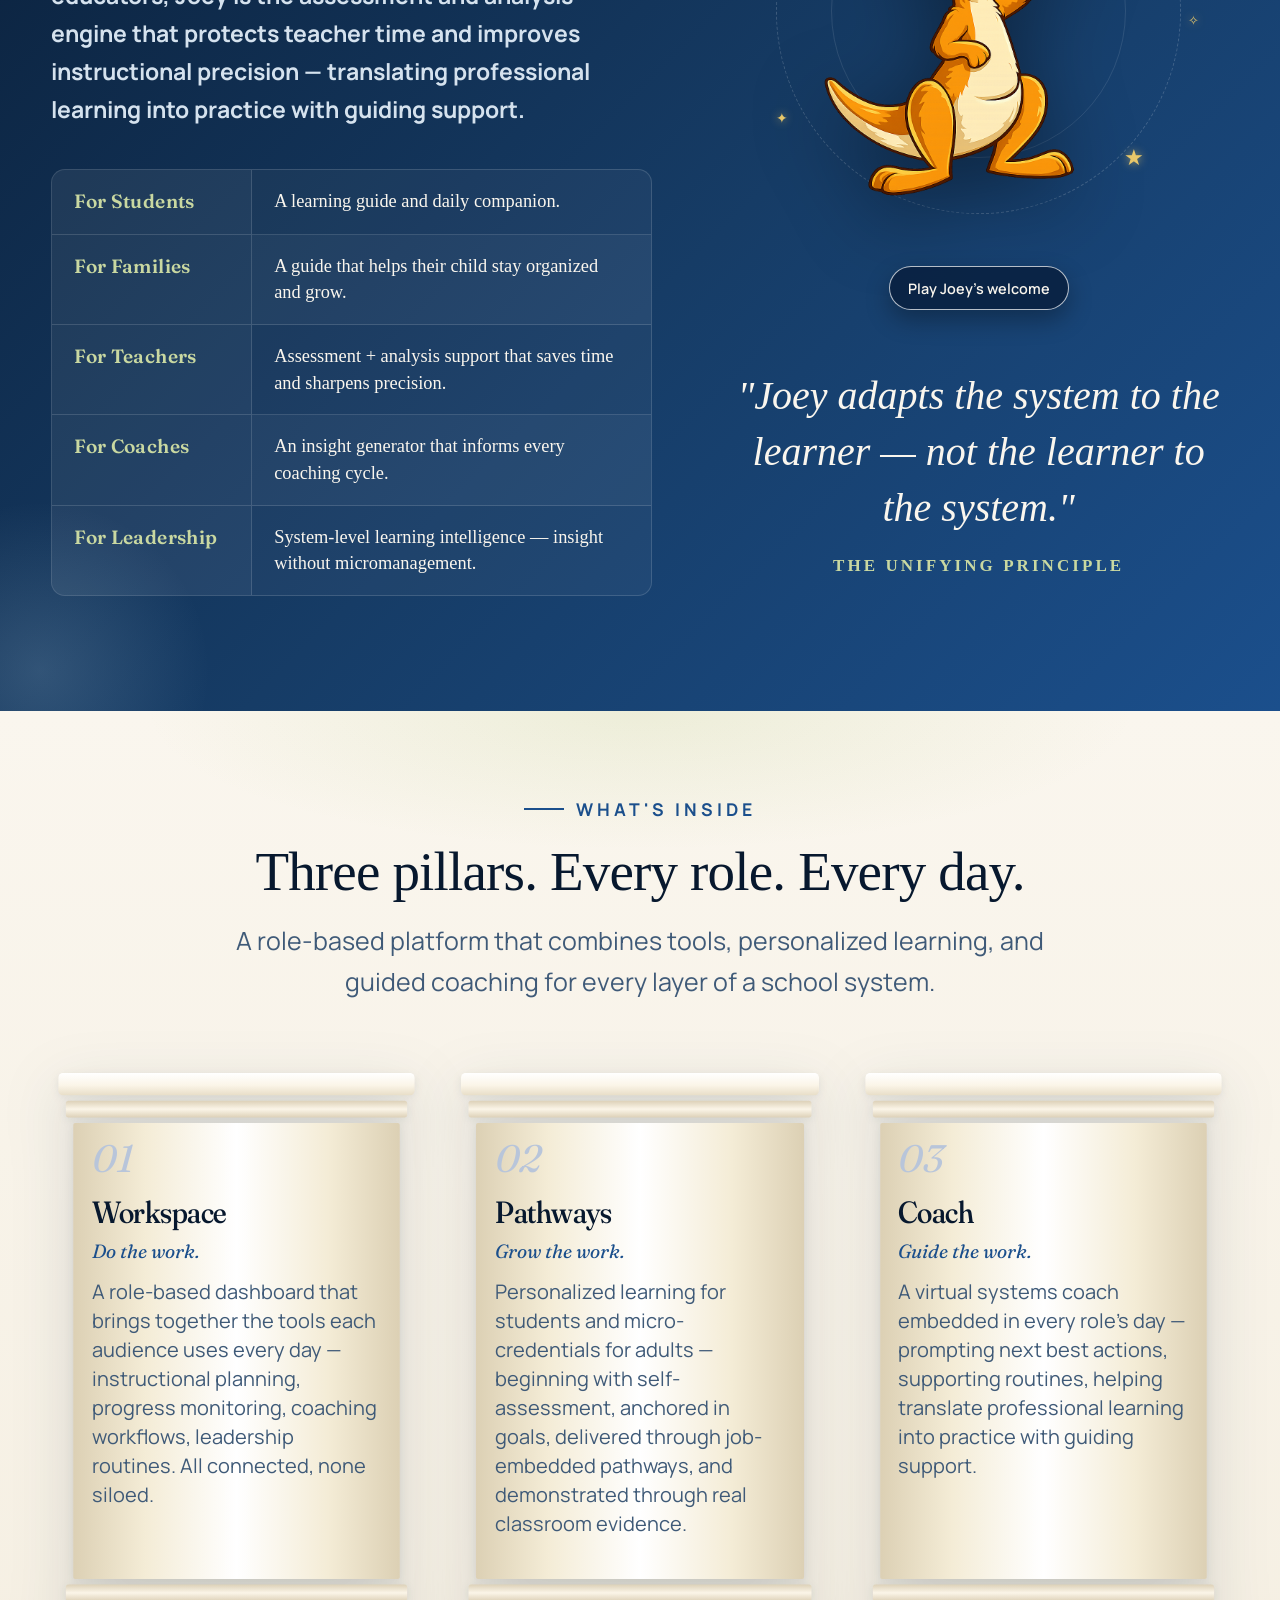
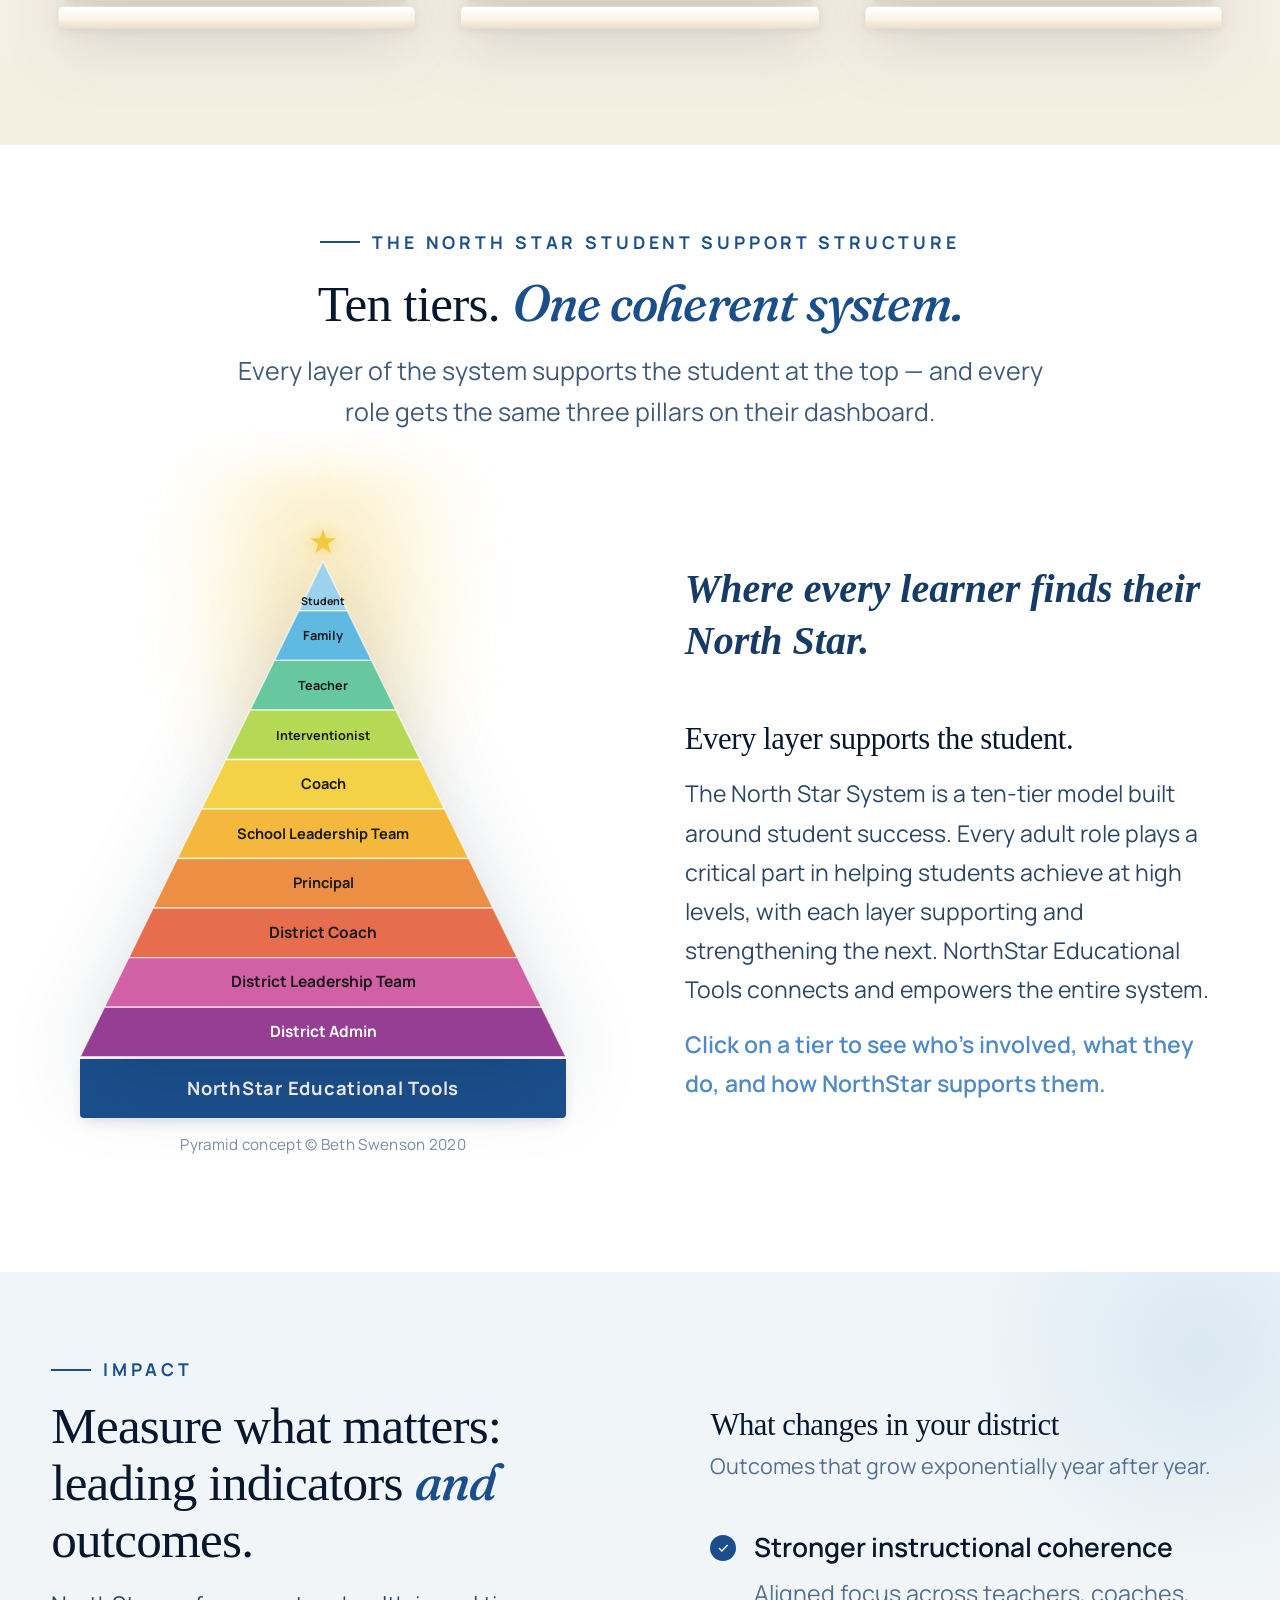
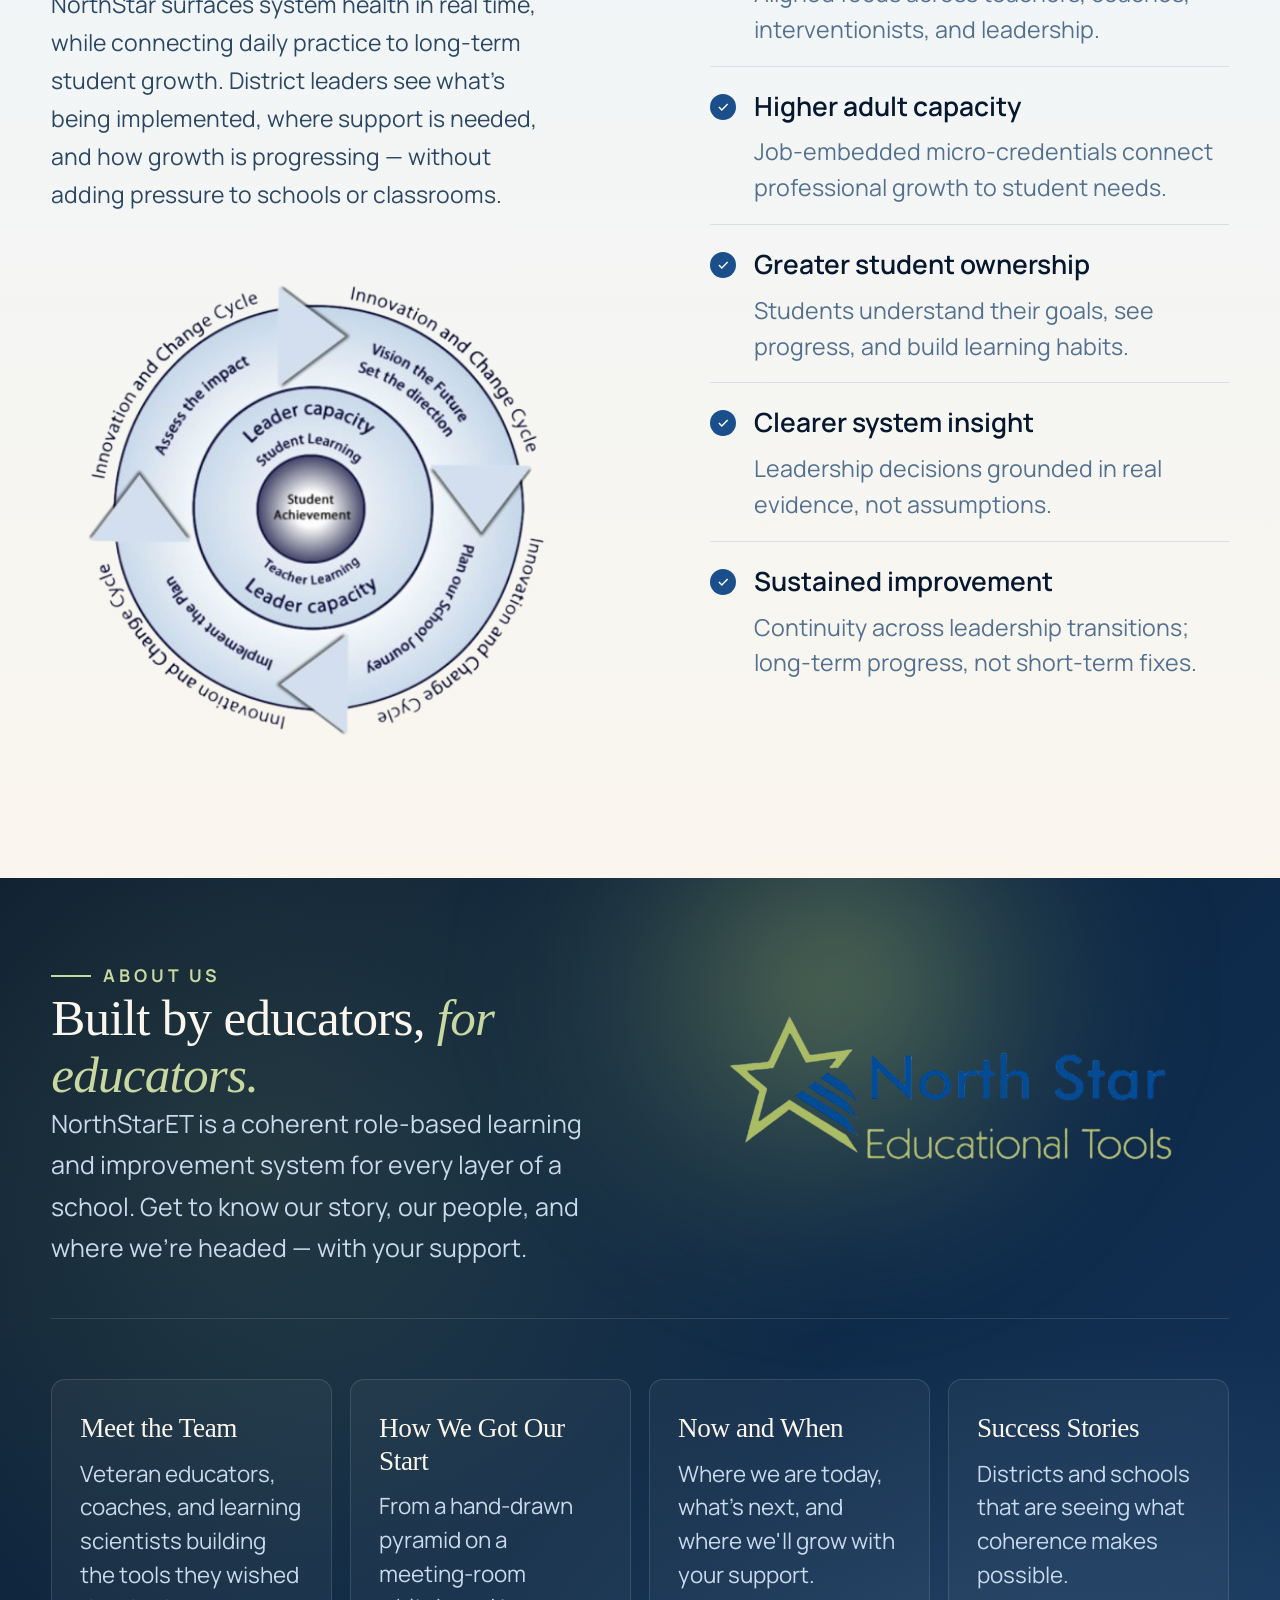
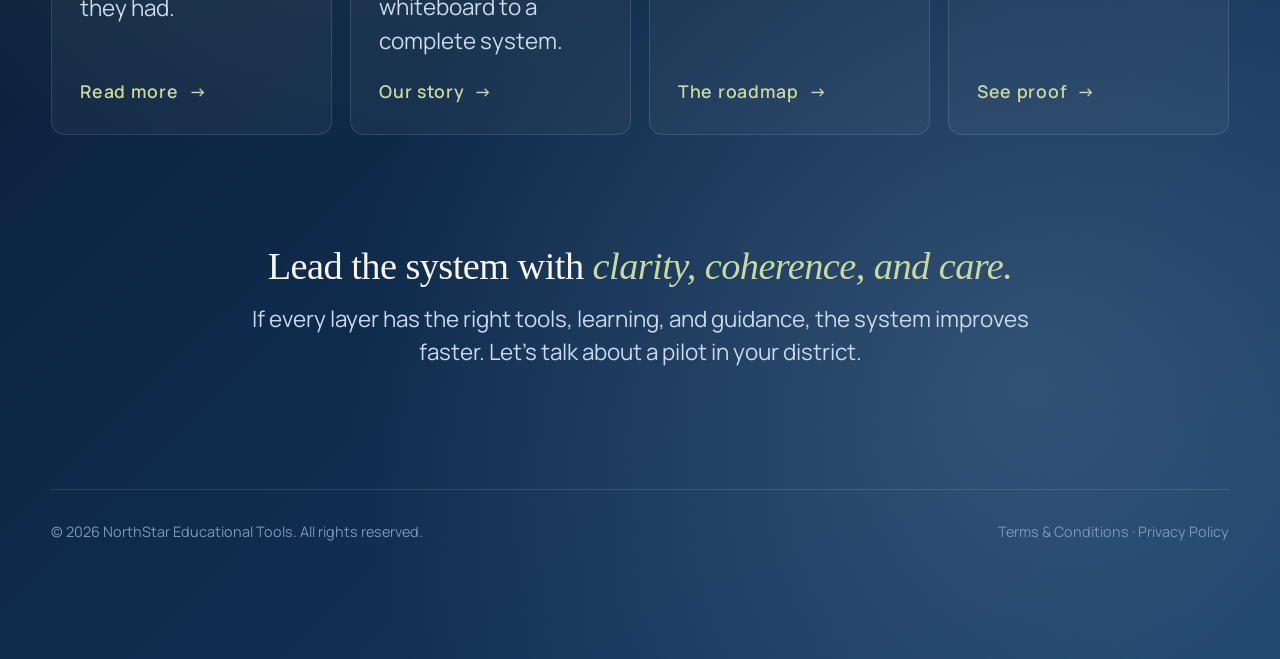
==== commit 00816bbe: "fix: require click to play Joey welcome" ====
--- a/design-mockup/index.html
+++ b/design-mockup/index.html
@@ -211,17 +211,21 @@
           </div>
           <!-- Joey: friendly kangaroo character -->
           <video
+            id="joey-welcome-video"
             class="joey-video"
             aria-label="Joey the kangaroo says, Good morning, welcome to school."
             poster="assets/joey.png"
-            autoplay
-            muted
-            loop
+            preload="metadata"
+            disablepictureinpicture
+            disableremoteplayback
             playsinline
           >
             <source src="assets/joey-welcome-transparent.webm" type="video/webm" />
             Your browser does not support the Joey morning welcome video.
           </video>
+          <button class="joey-audio-fallback" type="button" aria-controls="joey-welcome-video" aria-live="polite">
+            Play Joey's welcome
+          </button>
         </div>
         <p class="joey-quote" style="font-family: Georgia, serif; font-style: italic; font-size: 40px">"Joey adapts the system to the learner — not the learner to the system."</p>
         <p class="joey-quote-attr" style="font-size: 17px">The Unifying Principle</p>
--- a/design-mockup/styles.css
+++ b/design-mockup/styles.css
@@ -712,6 +712,38 @@
   transform:translate(-50%, -50%);
   aspect-ratio:9 / 16;
   object-fit:contain;
+  pointer-events:none;
+}
+.joey-audio-fallback{
+  position:absolute;
+  left:50%;
+  bottom:-15%;
+  z-index:4;
+  transform:translateX(-50%);
+  width:max-content;
+  max-width:calc(100% - 32px);
+  min-height:44px;
+  box-sizing:border-box;
+  padding:11px 18px;
+  border:1px solid rgba(255,255,255,.7);
+  border-radius:999px;
+  background:rgba(10,35,67,.94);
+  box-shadow:0 10px 24px rgba(0,0,0,.3);
+  color:var(--cream);
+  font:600 .9rem/1.2 'Manrope',sans-serif;
+  white-space:normal;
+  overflow-wrap:anywhere;
+  text-align:center;
+  cursor:pointer;
+}
+.joey-audio-fallback:not(:disabled):hover{ background:var(--royal); }
+.joey-audio-fallback:focus-visible{
+  outline:3px solid var(--gold-bright);
+  outline-offset:3px;
+}
+.joey-audio-fallback:disabled{
+  cursor:default;
+  opacity:.72;
 }
 .joey-stars{
   position:absolute; inset:0; pointer-events:none;
